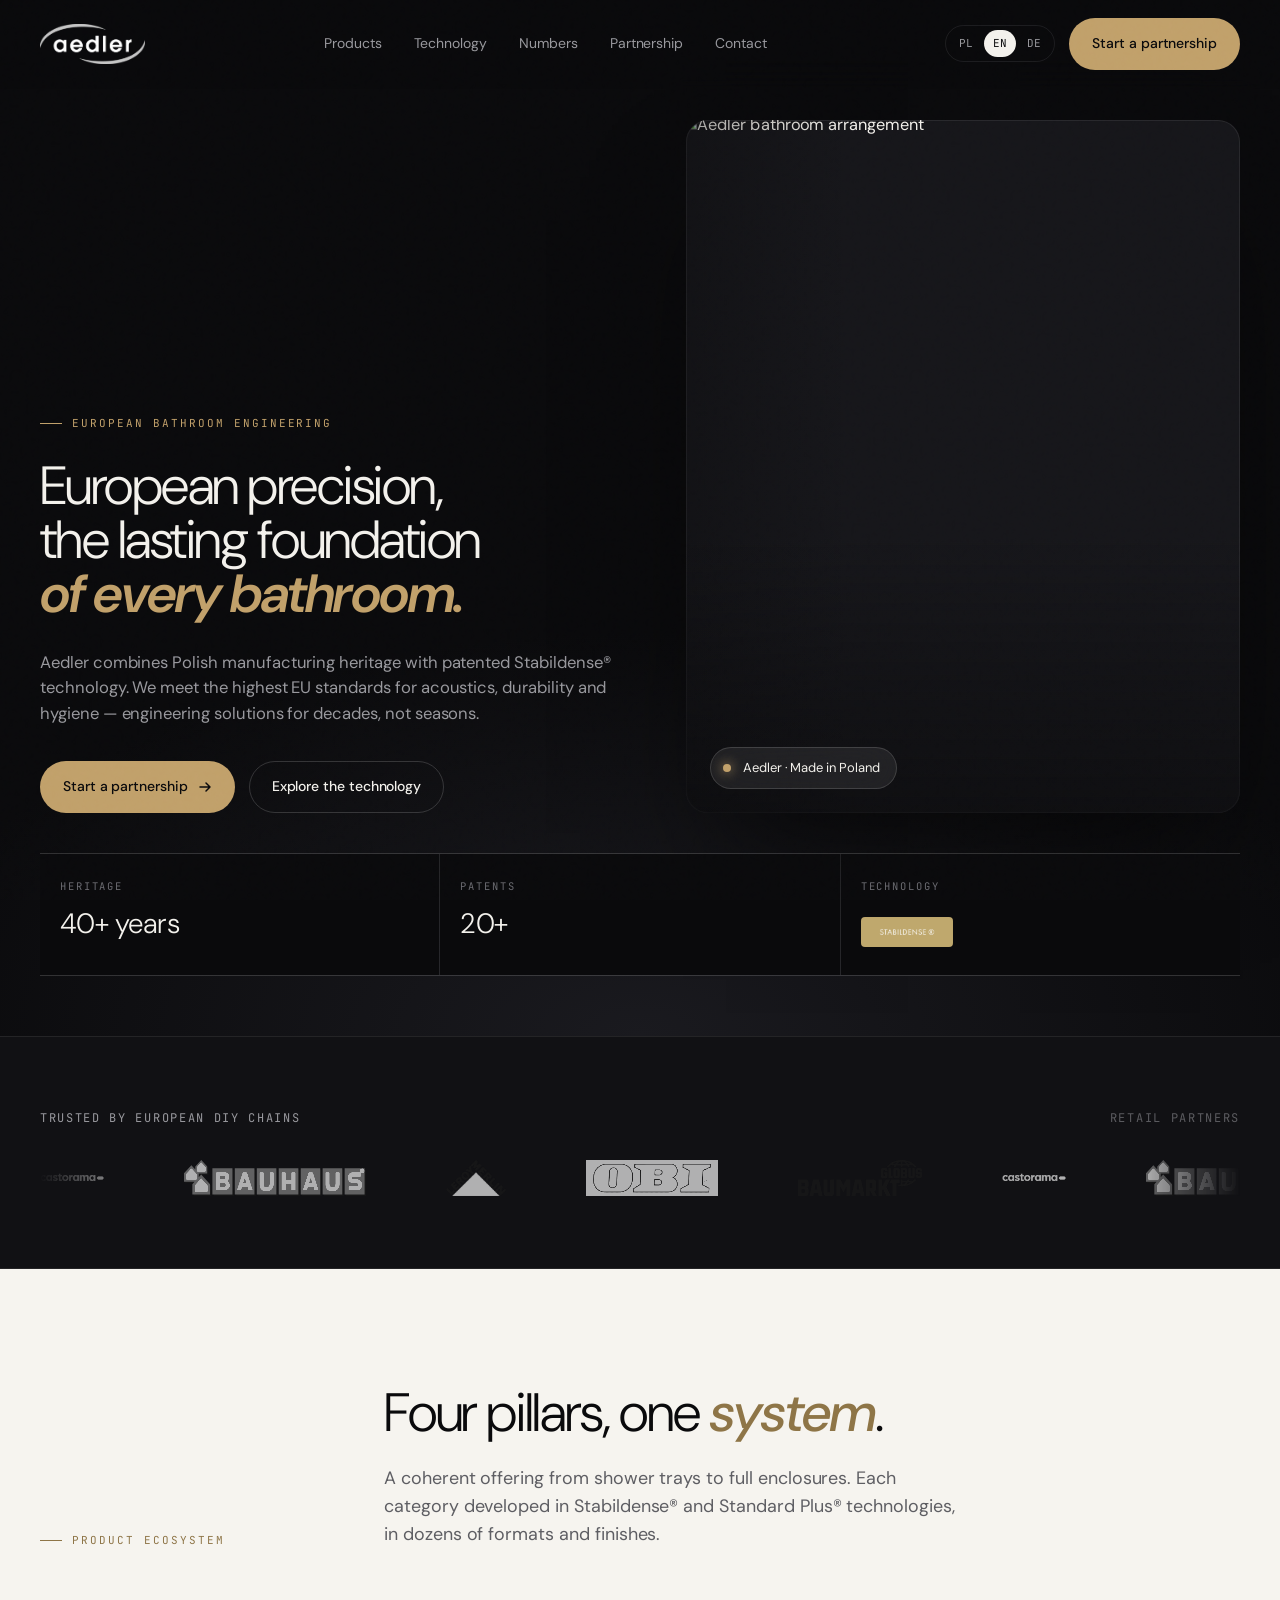
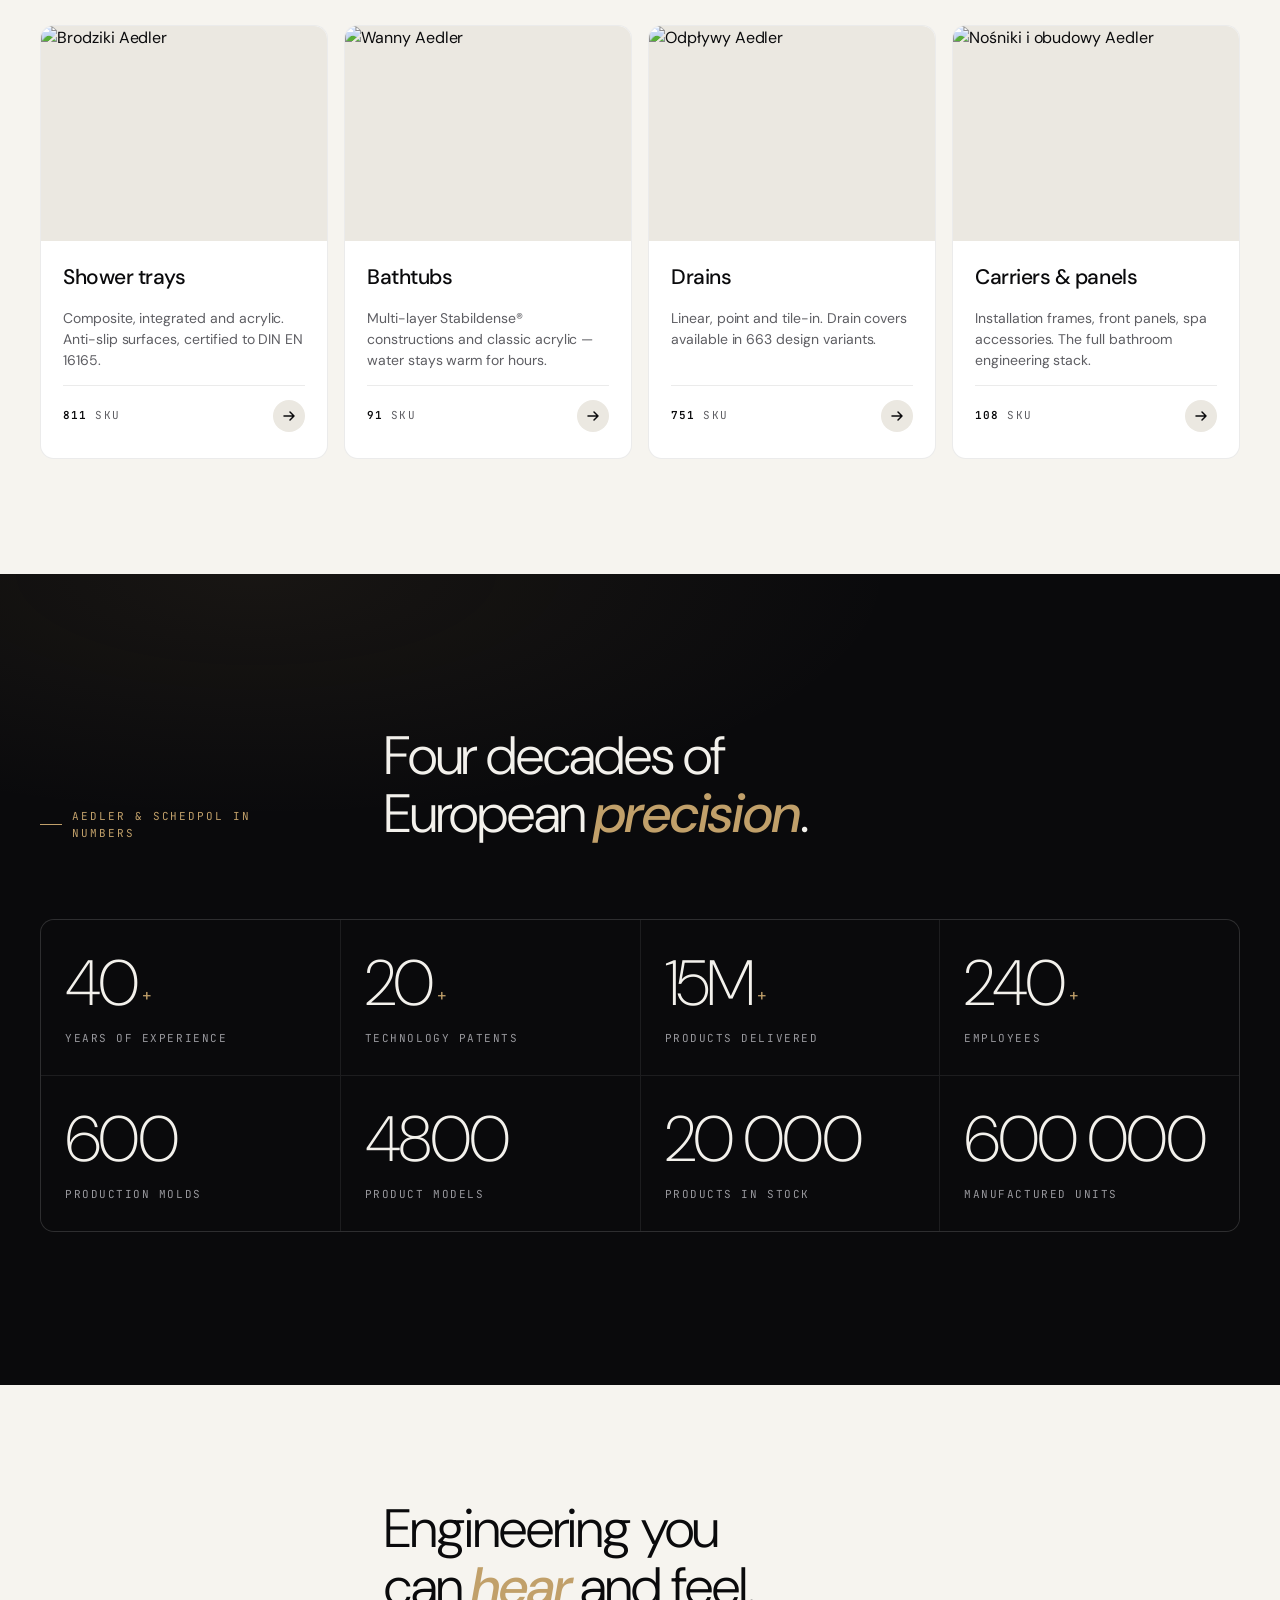
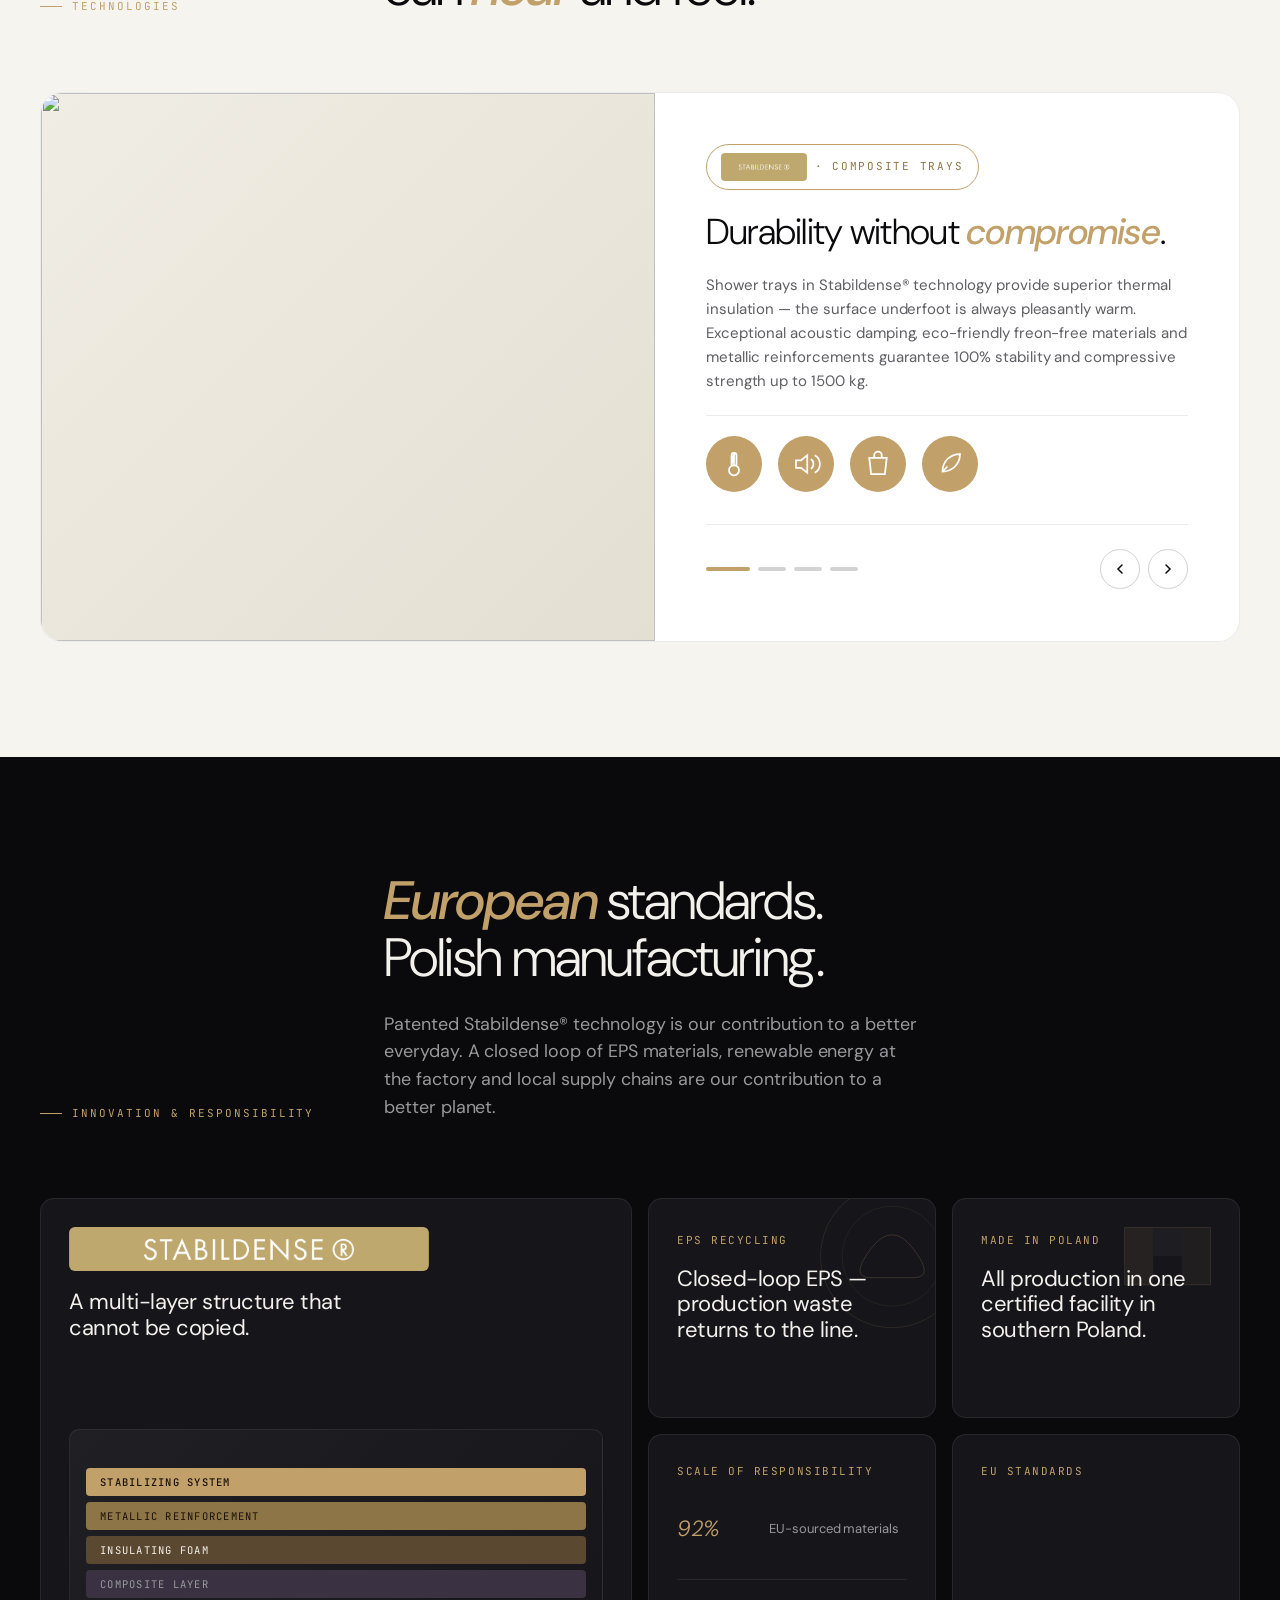
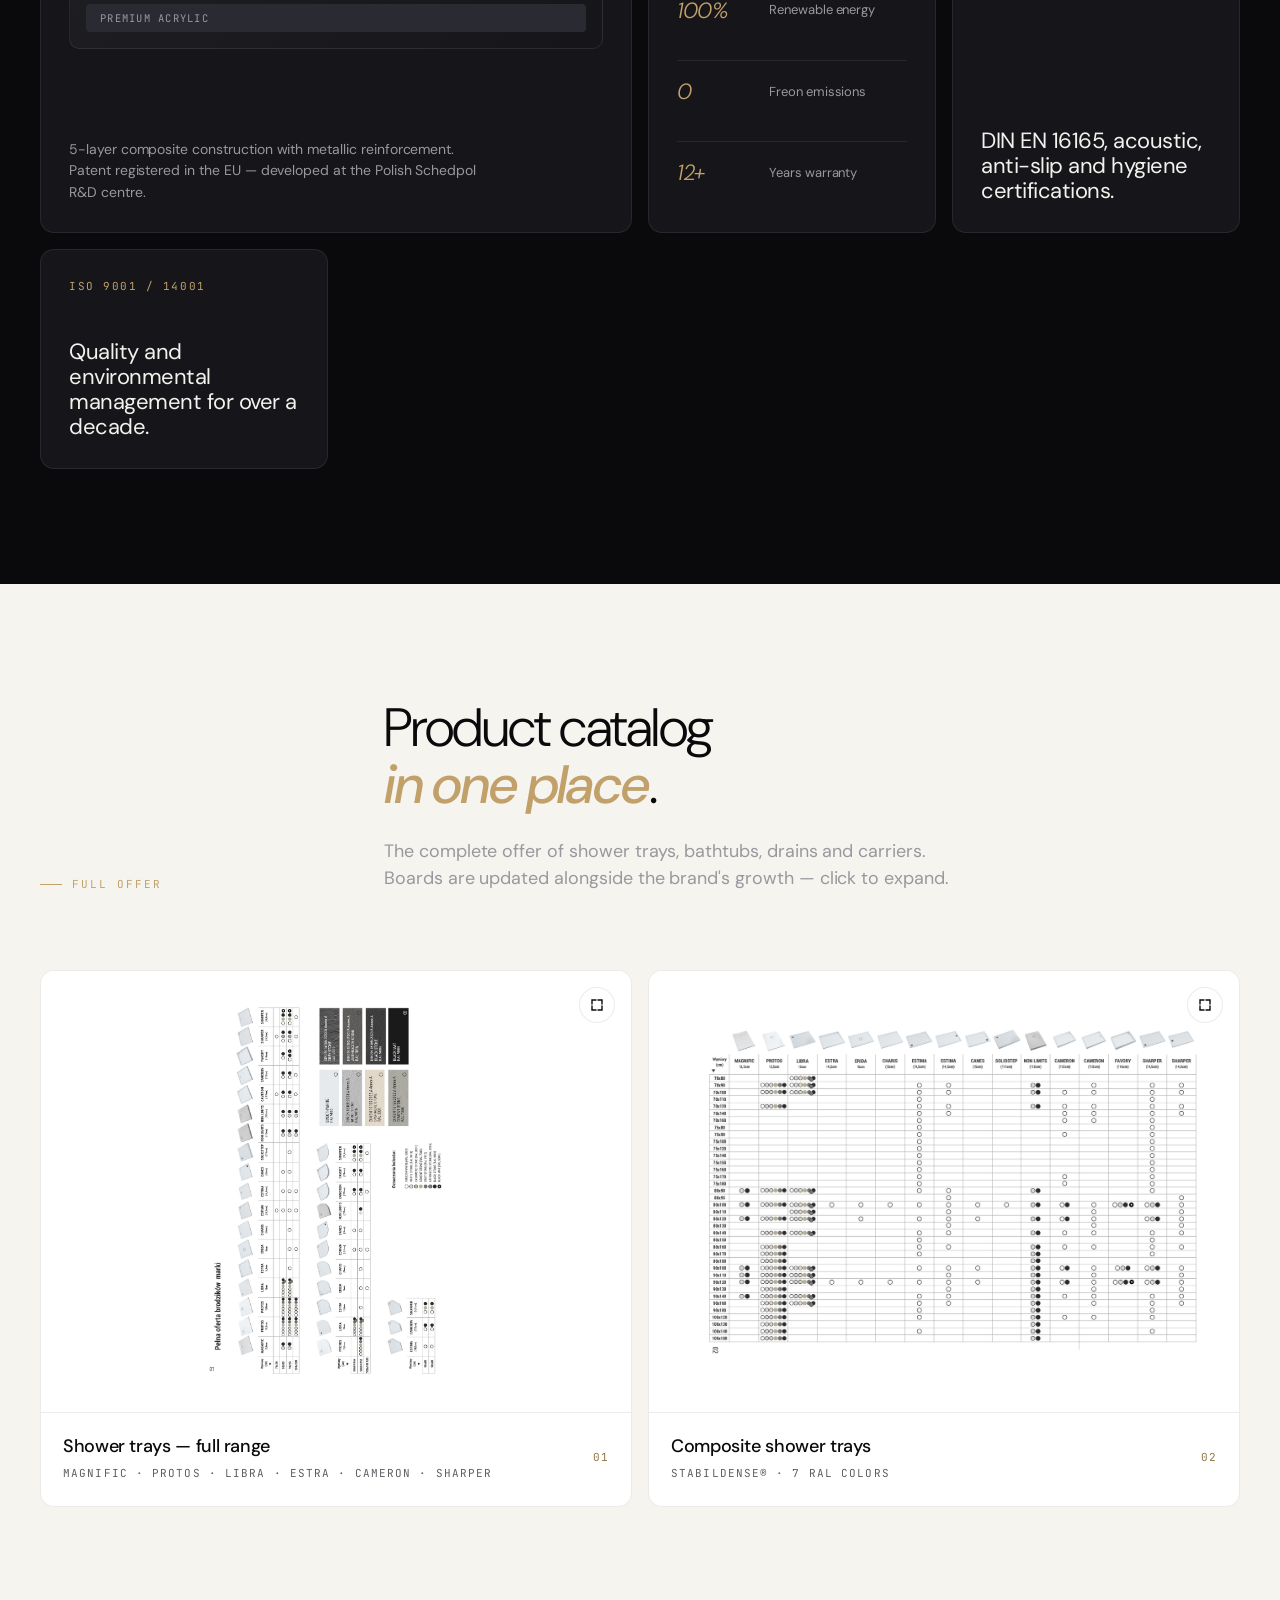
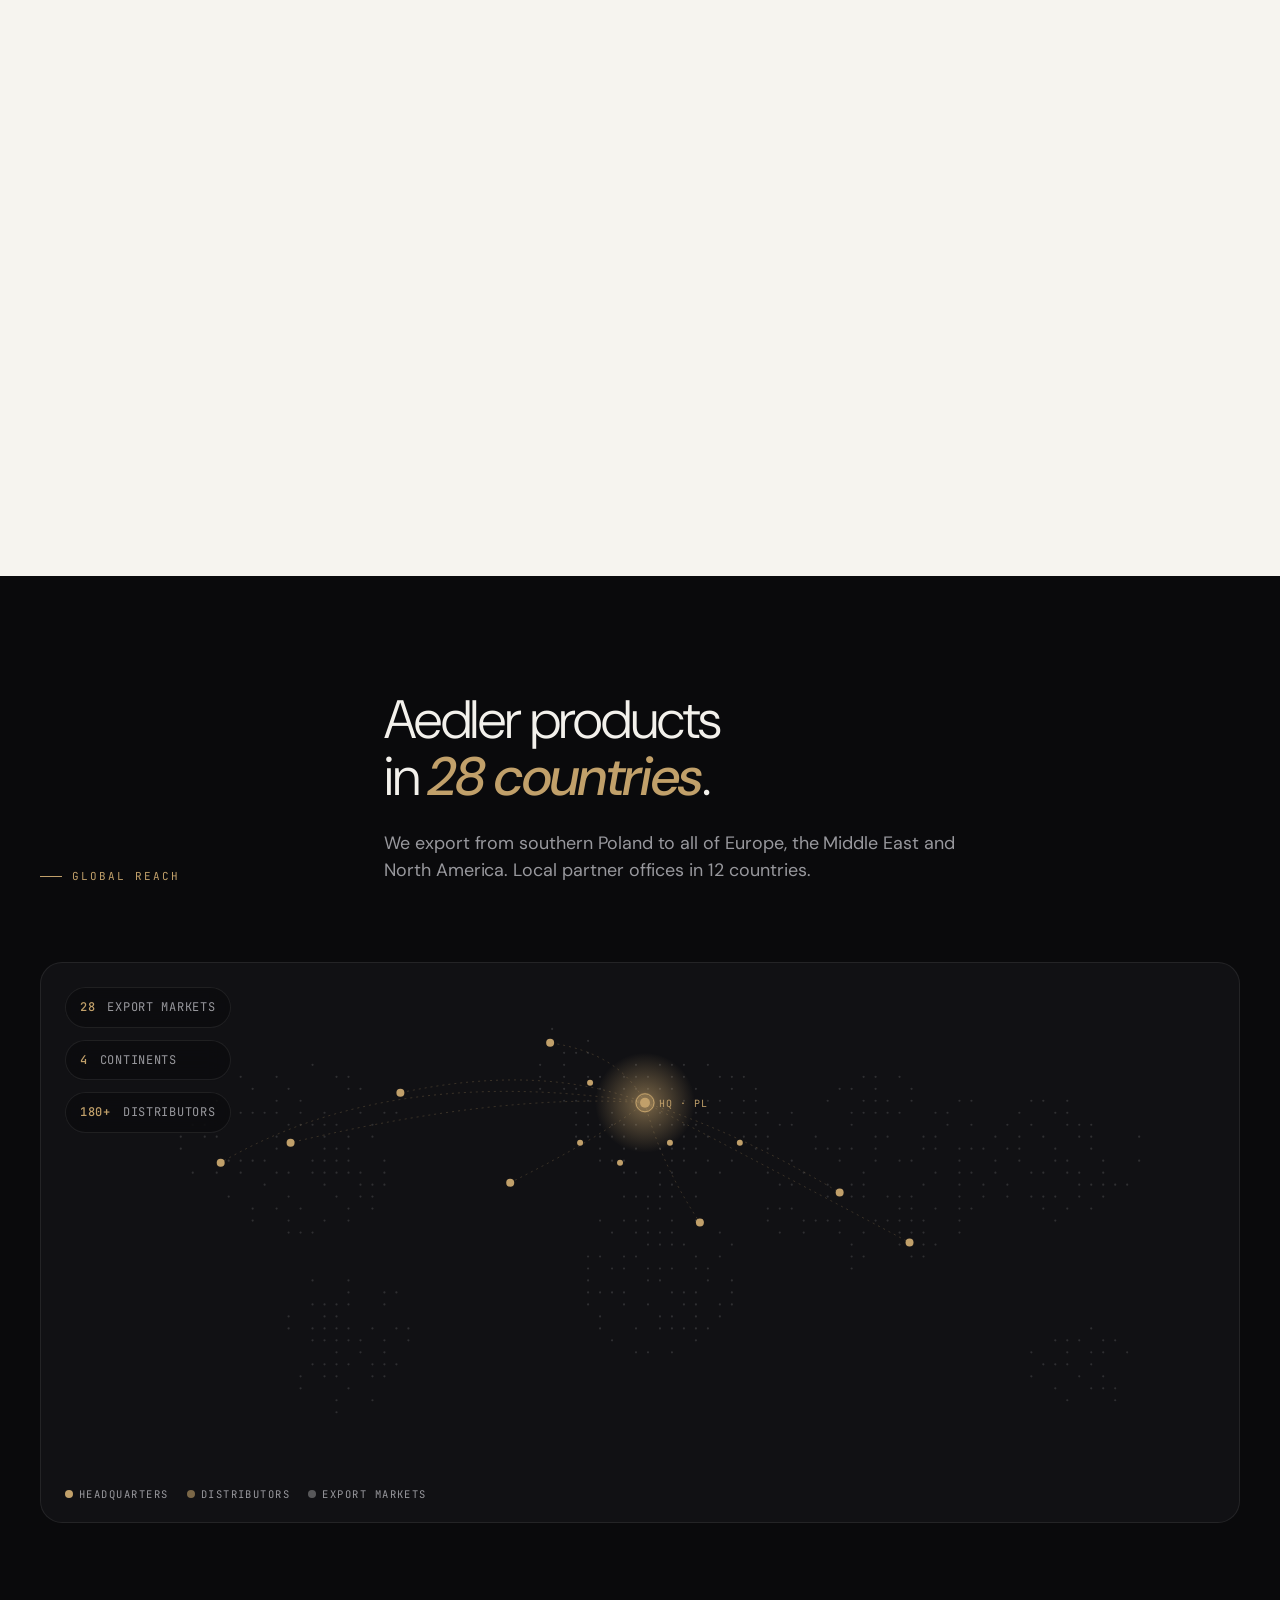
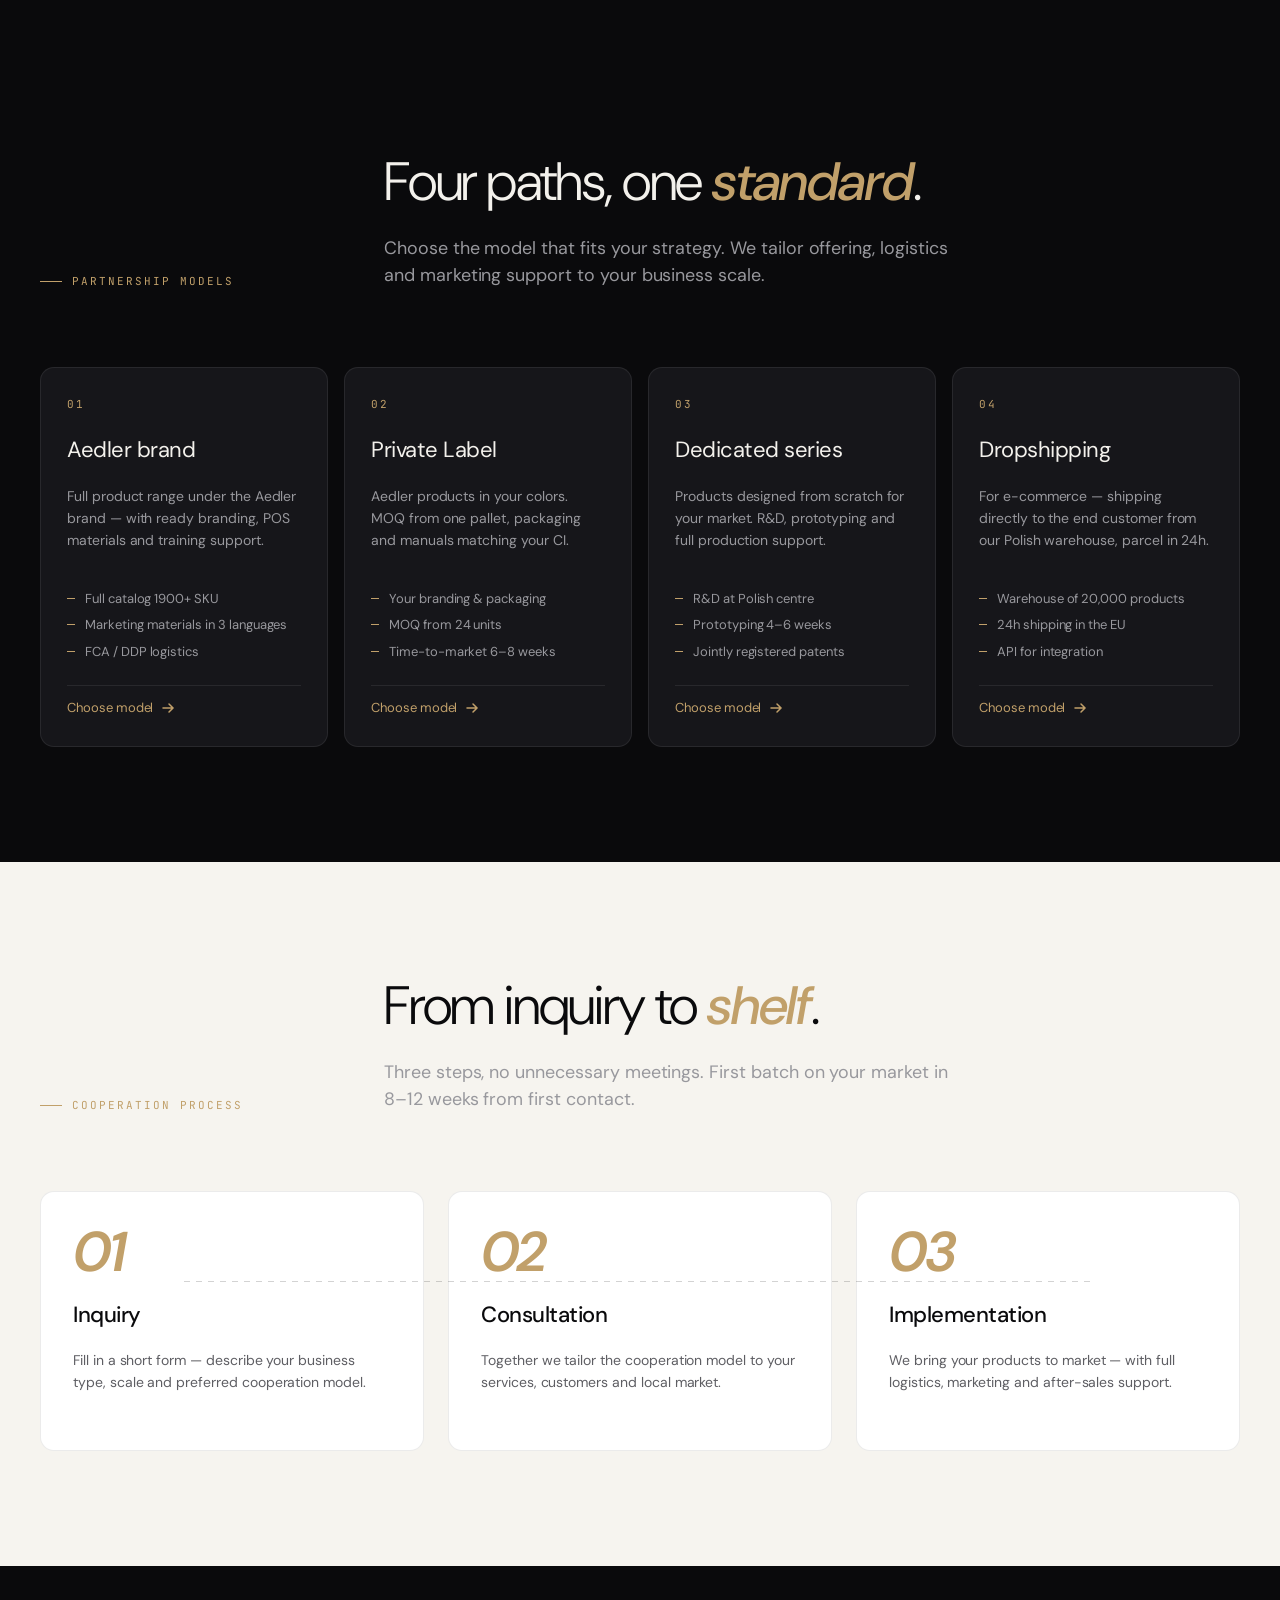
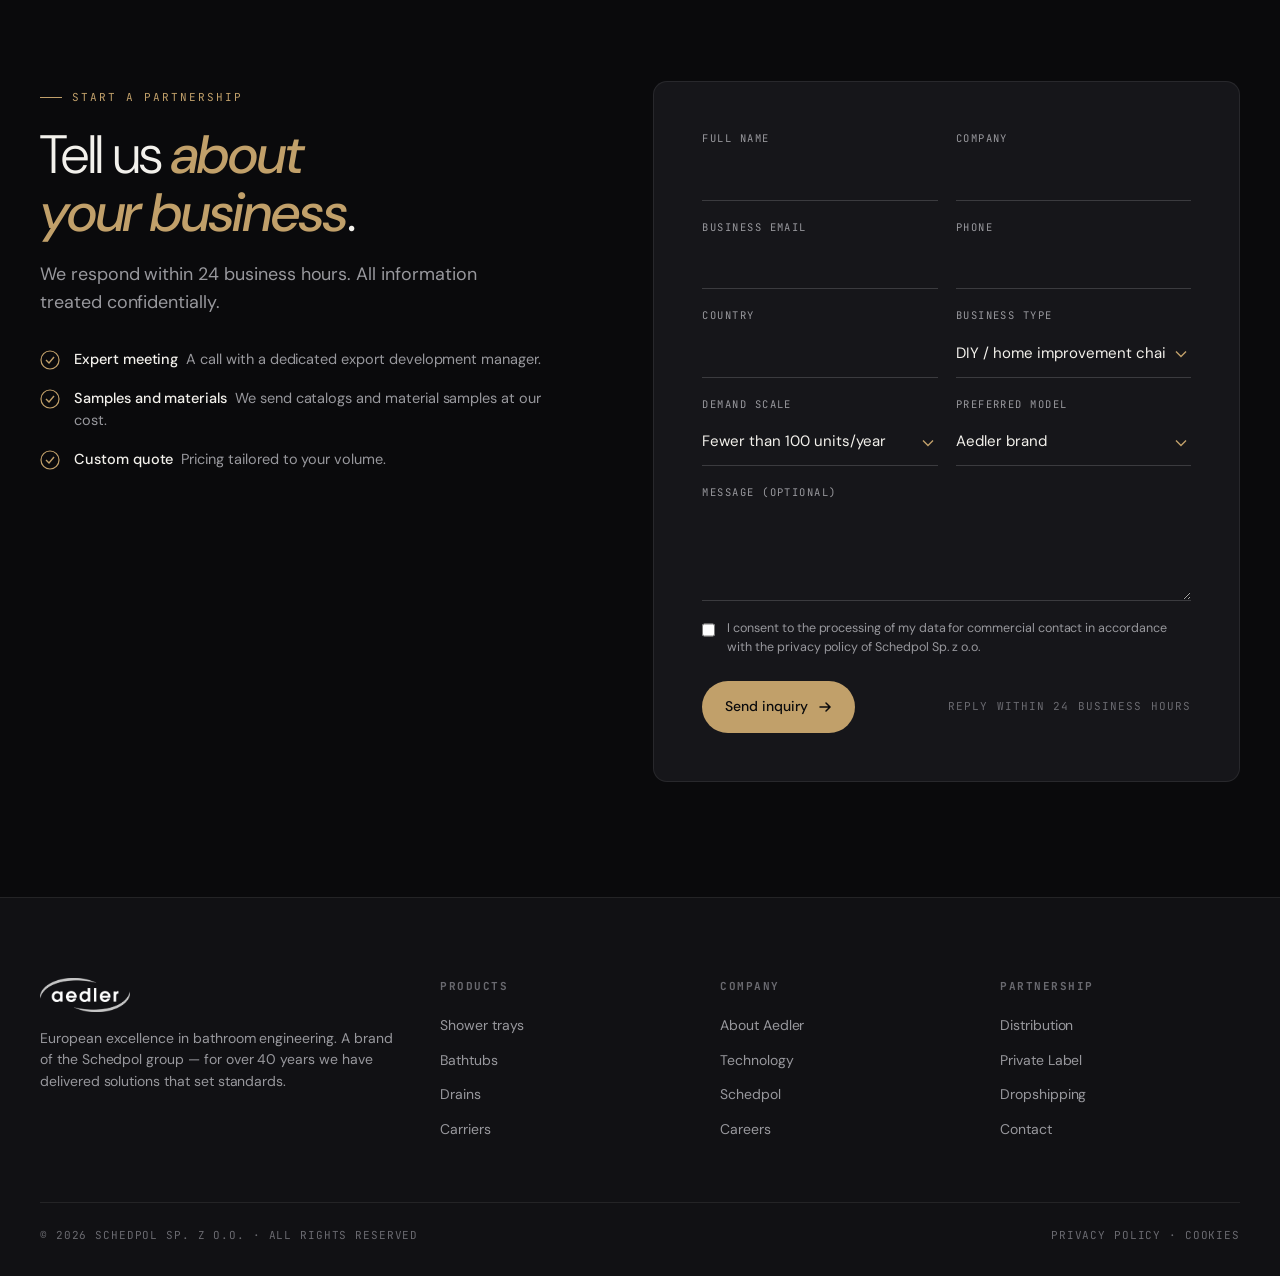
==== index.html @ df0a087e "Initial commit" ====
<!DOCTYPE html>
<html lang="pl">
<head>
<meta charset="UTF-8" />
<meta name="viewport" content="width=device-width, initial-scale=1.0" />
<title>Aedler · Europejska doskonałość w inżynierii łazienkowej</title>
<meta name="description" content="Aedler — patentowana technologia Stabildense® dla brodzików, wanien i odpływów. Marka grupy Schedpol. Współpraca handlowa, Private Label, Dropshipping." />
<link rel="stylesheet" href="assets/styles.css" />
<link rel="icon" href="data:image/svg+xml,%3Csvg xmlns='http://www.w3.org/2000/svg' viewBox='0 0 32 32'%3E%3Crect width='32' height='32' rx='6' fill='%230a0a0c'/%3E%3Ctext x='16' y='22' text-anchor='middle' font-family='Manrope,sans-serif' font-weight='200' font-size='22' fill='%23c1a06a'%3Eæ%3C/text%3E%3C/svg%3E" />
</head>
<body class="grain">

<!-- ============================== NAV ============================== -->
<header class="nav">
  <div class="container nav-inner">
    <a class="nav-logo" href="#top" aria-label="Aedler">
      <img src="assets/logo.png" alt="Aedler" style="height: 40px; width: auto; opacity: 1;" />
    </a>
    <nav class="nav-links" aria-label="Główna nawigacja">
      <a href="#products" data-i18n="nav.products">Produkty</a>
      <a href="#technology" data-i18n="nav.technology">Technologia</a>
      <a href="#numbers" data-i18n="nav.numbers">Liczby</a>
      <a href="#partnership" data-i18n="nav.partnership">Współpraca</a>
      <a href="#contact" data-i18n="nav.contact">Kontakt</a>
    </nav>
    <div class="nav-actions">
      <div class="lang-switcher" role="group" aria-label="Language">
        <button type="button" data-lang="pl">PL</button>
        <button type="button" data-lang="en">EN</button>
        <button type="button" data-lang="de">DE</button>
      </div>
      <a href="#contact" class="btn btn--primary nav-cta" data-i18n="nav.cta">Rozpocznij współpracę</a>
      <button class="nav-burger" aria-label="Menu"><span></span></button>
    </div>
  </div>
</header>

<aside class="nav-drawer" aria-hidden="true">
  <a href="#products" data-i18n="nav.products">Produkty</a>
  <a href="#technology" data-i18n="nav.technology">Technologia</a>
  <a href="#numbers" data-i18n="nav.numbers">Liczby</a>
  <a href="#partnership" data-i18n="nav.partnership">Współpraca</a>
  <a href="#contact" data-i18n="nav.contact">Kontakt</a>
</aside>

<main id="top">

<!-- ============================== HERO ============================== -->
<section class="section hero" data-screen-label="01 Hero">
  <div class="container">
    <div class="hero-grid">
      <div class="hero-meta reveal">
        <span class="eyebrow" data-i18n="hero.eyebrow">Europejska inżynieria łazienkowa</span>
        <h1 class="hero-title">
          <span data-i18n="hero.title.line1">Europejska dominacja,</span><br/>
          <span data-i18n="hero.title.line2">trwały fundament</span><br/>
          <em data-i18n="hero.title.line3">każdej łazienki.</em>
        </h1>
        <p class="hero-sub" data-i18n="hero.sub">Marka Aedler łączy polskie dziedzictwo produkcyjne z opatentowaną technologią Stabildense®. Spełniamy najwyższe normy Unii Europejskiej w zakresie akustyki, trwałości i higieny — projektując rozwiązania na dekady, nie sezony.</p>
        <div class="hero-cta">
          <a href="#contact" class="btn btn--primary">
            <span data-i18n="hero.cta.primary">Rozpocznij współpracę</span>
            <svg class="arrow" width="14" height="14" viewBox="0 0 14 14" fill="none"><path d="M2 7h10M8 3l4 4-4 4" stroke="currentColor" stroke-width="1.5" stroke-linecap="round" stroke-linejoin="round"/></svg>
          </a>
          <a href="#technology" class="btn btn--ghost">
            <span data-i18n="hero.cta.secondary">Poznaj technologię</span>
          </a>
        </div>
      </div>
      <div class="hero-visual reveal" data-delay="1">
        <img src="assets/render-aranz-04.jpg" alt="Aedler bathroom arrangement" loading="eager" />
        <div class="hero-tag">
          <span class="dot"></span>
          <span data-i18n="hero.tag">Aedler · Made in Poland</span>
        </div>
      </div>
    </div>

    <div class="hero-meta-row reveal" data-delay="2">
      <div>
        <div class="label" data-i18n="hero.meta.heritage.label">Dziedzictwo</div>
        <div class="value" data-i18n="hero.meta.heritage.value">40+ lat</div>
      </div>
      <div>
        <div class="label" data-i18n="hero.meta.patents.label">Patenty</div>
        <div class="value" data-i18n="hero.meta.patents.value">20+</div>
      </div>
      <div>
        <div class="label" data-i18n="hero.meta.tech.label">Technologia</div>
        <div class="value" style="padding-top:6px">
          <img src="assets/stabildense-badge.png" class="stabildense-badge" alt="Stabildense®" style="height:30px" />
        </div>
      </div>
    </div>
  </div>
</section>

<!-- ============================== TRUST ============================== -->
<section class="trust" aria-label="Trust bar" data-screen-label="02 Trust">
  <div class="container">
    <div class="trust-head reveal">
      <p data-i18n="trust.title">Zaufały nam europejskie sieci DIY</p>
      <p style="opacity:0.55" data-i18n="trust.meta">Partnerzy handlowi</p>
    </div>
    <div class="trust-rail">
      <div class="trust-track">
        <!-- duplicated set for seamless loop -->
        <img src="assets/logo-castorama.png" alt="Castorama" />
        <img src="assets/logo-bauhaus.svg" alt="Bauhaus" />
        <img src="assets/logo-leroy.png" alt="Leroy Merlin" />
        <img src="assets/logo-obi.jpg" alt="OBI" />
        <img src="assets/logo-baumarkt.svg" alt="Baumarkt" />
        <img src="assets/logo-castorama.png" alt="Castorama" />
        <img src="assets/logo-bauhaus.svg" alt="Bauhaus" />
        <img src="assets/logo-leroy.png" alt="Leroy Merlin" />
        <img src="assets/logo-obi.jpg" alt="OBI" />
        <img src="assets/logo-baumarkt.svg" alt="Baumarkt" />
      </div>
    </div>
  </div>
</section>

<!-- ============================== PRODUCT ECOSYSTEM ============================== -->
<section id="products" class="section section--light" data-screen-label="03 Products">
  <div class="container">
    <div class="section-head">
      <span class="eyebrow reveal" data-i18n="eco.eyebrow">Ekosystem produktowy</span>
      <div>
        <h2 class="h-section reveal" data-delay="1" data-i18n-html="eco.title">Cztery filary, jeden <em>system</em>.</h2>
        <p class="lead reveal" data-delay="2" style="margin-top:24px" data-i18n="eco.lead">Spójna oferta od brodzika po pełną zabudowę.</p>
      </div>
    </div>

    <div class="eco-grid">
      <article class="eco-card reveal">
        <div class="img"><img src="assets/render-omega-140.jpg" alt="Brodziki Aedler" /></div>
        <div class="body">
          <h3 data-i18n="eco.cat1.name">Brodziki</h3>
          <p data-i18n="eco.cat1.desc">Kompozytowe, zintegrowane i akrylowe. Antypoślizgowe powierzchnie, certyfikacja DIN EN 16165.</p>
          <div class="meta">
            <span class="sku"><b>811</b> <span data-i18n="eco.sku">SKU</span></span>
            <span class="arrow"><svg width="14" height="14" viewBox="0 0 14 14" fill="none"><path d="M2 7h10M8 3l4 4-4 4" stroke="currentColor" stroke-width="1.5" stroke-linecap="round" stroke-linejoin="round"/></svg></span>
          </div>
        </div>
      </article>
      <article class="eco-card reveal" data-delay="1">
        <div class="img"><img src="assets/render-wanna-ferra.jpg" alt="Wanny Aedler" /></div>
        <div class="body">
          <h3 data-i18n="eco.cat2.name">Wanny</h3>
          <p data-i18n="eco.cat2.desc">Konstrukcje wielowarstwowe Stabildense® i klasyczne akrylowe — ciepło wody nawet po godzinach.</p>
          <div class="meta">
            <span class="sku"><b>91</b> <span data-i18n="eco.sku">SKU</span></span>
            <span class="arrow"><svg width="14" height="14" viewBox="0 0 14 14" fill="none"><path d="M2 7h10M8 3l4 4-4 4" stroke="currentColor" stroke-width="1.5" stroke-linecap="round" stroke-linejoin="round"/></svg></span>
          </div>
        </div>
      </article>
      <article class="eco-card reveal" data-delay="2">
        <div class="img"><img src="assets/render-slimlux-1.jpg" alt="Odpływy Aedler" /></div>
        <div class="body">
          <h3 data-i18n="eco.cat3.name">Odpływy</h3>
          <p data-i18n="eco.cat3.desc">Liniowe, punktowe i podpłytkowe. Maskownice w 663 wariantach designu.</p>
          <div class="meta">
            <span class="sku"><b>751</b> <span data-i18n="eco.sku">SKU</span></span>
            <span class="arrow"><svg width="14" height="14" viewBox="0 0 14 14" fill="none"><path d="M2 7h10M8 3l4 4-4 4" stroke="currentColor" stroke-width="1.5" stroke-linecap="round" stroke-linejoin="round"/></svg></span>
          </div>
        </div>
      </article>
      <article class="eco-card reveal" data-delay="3">
        <div class="img"><img src="assets/render-antis-carrier.jpg" alt="Nośniki i obudowy Aedler" /></div>
        <div class="body">
          <h3 data-i18n="eco.cat4.name">Nośniki i obudowy</h3>
          <p data-i18n="eco.cat4.desc">Stelaże instalacyjne, panele frontowe, akcesoria spa. Pełna inżynieria łazienki.</p>
          <div class="meta">
            <span class="sku"><b>108</b> <span data-i18n="eco.sku">SKU</span></span>
            <span class="arrow"><svg width="14" height="14" viewBox="0 0 14 14" fill="none"><path d="M2 7h10M8 3l4 4-4 4" stroke="currentColor" stroke-width="1.5" stroke-linecap="round" stroke-linejoin="round"/></svg></span>
          </div>
        </div>
      </article>
    </div>
  </div>
</section>

<!-- ============================== NUMBERS ============================== -->
<section id="numbers" class="section numbers" data-screen-label="04 Numbers">
  <div class="container">
    <div class="section-head">
      <span class="eyebrow reveal" data-i18n="num.eyebrow">Aedler & Schedpol w liczbach</span>
      <div>
        <h2 class="h-section reveal" data-delay="1" data-i18n-html="num.title">Cztery dekady europejskiej <em>precyzji</em>.</h2>
      </div>
    </div>

    <div class="numbers-grid">
      <div class="num-cell reveal">
        <div class="num-value"><span data-count="40" data-suffix="">0</span><sup>+</sup></div>
        <div class="num-label" data-i18n="num.years">Lat doświadczenia</div>
      </div>
      <div class="num-cell reveal" data-delay="1">
        <div class="num-value"><span data-count="20" data-suffix="">0</span><sup>+</sup></div>
        <div class="num-label" data-i18n="num.patents">Patentów</div>
      </div>
      <div class="num-cell reveal" data-delay="2">
        <div class="num-value"><span data-count="15" data-suffix="M">0</span><sup>+</sup></div>
        <div class="num-label" data-i18n="num.products">Produktów dostarczonych</div>
      </div>
      <div class="num-cell reveal" data-delay="3">
        <div class="num-value"><span data-count="240" data-suffix="">0</span><sup>+</sup></div>
        <div class="num-label" data-i18n="num.employees">Pracowników</div>
      </div>
      <div class="num-cell reveal">
        <div class="num-value"><span data-count="600">0</span></div>
        <div class="num-label" data-i18n="num.molds">Form produkcyjnych</div>
      </div>
      <div class="num-cell reveal" data-delay="1">
        <div class="num-value"><span data-count="4800">0</span></div>
        <div class="num-label" data-i18n="num.models">Modeli produktowych</div>
      </div>
      <div class="num-cell reveal" data-delay="2">
        <div class="num-value"><span data-count="20000">0</span></div>
        <div class="num-label" data-i18n="num.stock">Produktów na stocku</div>
      </div>
      <div class="num-cell reveal" data-delay="3">
        <div class="num-value"><span data-count="600000">0</span></div>
        <div class="num-label" data-i18n="num.units">Wyprodukowanych modeli</div>
      </div>
    </div>
  </div>
</section>

<!-- ============================== TECHNOLOGY CAROUSEL ============================== -->
<section id="technology" class="section tech" data-screen-label="05 Technology">
  <div class="container">
    <div class="section-head">
      <span class="eyebrow reveal" data-i18n="tech.eyebrow">Technologie</span>
      <div>
        <h2 class="h-section reveal" data-delay="1" data-i18n-html="tech.title">Inżynieria, która <em>słychać</em> i czuć.</h2>
      </div>
    </div>

    <div class="carousel reveal" data-delay="2">
      <div class="carousel-visual">
        <img src="assets/render-omega-140.jpg" alt="" class="is-active" />
        <img src="assets/render-slimlux.jpg" alt="" />
        <img src="assets/render-wanna-ferra.jpg" alt="" />
        <img src="assets/render-caspar.jpg" alt="" />
      </div>
      <div class="carousel-body">
        <div class="carousel-slide is-active">
          <span class="tech-tag">
            <img src="assets/stabildense-badge.png" class="stabildense-badge stabildense-badge--sm" alt="Stabildense®" />
            <span data-i18n="tech.slide1.subtag">· Brodziki kompozytowe</span>
          </span>
          <h3 data-i18n-html="tech.slide1.title">Trwałość bez <em>kompromisów</em>.</h3>
          <p data-i18n="tech.slide1.body">Brodziki w technologii Stabildense®…</p>
          <div class="carousel-icons">
            <div class="ic" title="Thermal"><svg viewBox="0 0 24 24"><path d="M12 3v10m0 0a4 4 0 1 0 4 4M12 13a4 4 0 1 1-4 4M12 3a2 2 0 0 1 2 2v8m-4 0V5a2 2 0 0 1 2-2z"/></svg></div>
            <div class="ic" title="Acoustic"><svg viewBox="0 0 24 24"><path d="M4 9v6h4l5 4V5L8 9H4z M16 8a5 5 0 0 1 0 8 M19 5a8 8 0 0 1 0 14"/></svg></div>
            <div class="ic" title="Weight"><svg viewBox="0 0 24 24"><path d="M5 7h14l-1.5 13h-11L5 7z M9 7V5a3 3 0 0 1 6 0v2"/></svg></div>
            <div class="ic" title="Eco"><svg viewBox="0 0 24 24"><path d="M20 4c0 8-6 14-14 14 0-8 6-14 14-14z M6 18l4-4"/></svg></div>
          </div>
        </div>
        <div class="carousel-slide">
          <span class="tech-tag">
            <img src="assets/stabildense-badge.png" class="stabildense-badge stabildense-badge--sm" alt="Stabildense®" />
            <span data-i18n="tech.slide2.subtag">· Brodziki zintegrowane</span>
          </span>
          <h3 data-i18n-html="tech.slide2.title">Maksimum wygody <em>montażu</em>.</h3>
          <p data-i18n="tech.slide2.body">Zintegrowana podbudowa StabilDense®…</p>
          <div class="carousel-icons">
            <div class="ic"><svg viewBox="0 0 24 24"><path d="M3 17l4-4 4 4 6-6 4 4 M3 7h18"/></svg></div>
            <div class="ic"><svg viewBox="0 0 24 24"><path d="M4 9v6h4l5 4V5L8 9H4z"/></svg></div>
            <div class="ic"><svg viewBox="0 0 24 24"><path d="M12 3l9 6-9 6-9-6 9-6z M3 15l9 6 9-6"/></svg></div>
          </div>
        </div>
        <div class="carousel-slide">
          <span class="tech-tag">
            <img src="assets/stabildense-badge.png" class="stabildense-badge stabildense-badge--sm" alt="Stabildense®" />
            <span data-i18n="tech.slide3.subtag">· Wanny</span>
          </span>
          <h3 data-i18n-html="tech.slide3.title">Prywatne SPA w <em>Twoim domu</em>.</h3>
          <p data-i18n="tech.slide3.body">Zaawansowana wielowarstwowa struktura…</p>
          <div class="carousel-icons">
            <div class="ic"><svg viewBox="0 0 24 24"><path d="M12 3v10m0 0a4 4 0 1 0 4 4"/></svg></div>
            <div class="ic"><svg viewBox="0 0 24 24"><path d="M3 13h18l-2 6H5l-2-6z M6 13V8a6 6 0 0 1 12 0v5"/></svg></div>
            <div class="ic"><svg viewBox="0 0 24 24"><path d="M5 7h14l-1.5 13h-11L5 7z"/></svg></div>
          </div>
        </div>
        <div class="carousel-slide">
          <span class="tech-tag" data-i18n="tech.slide4.tag">Standard Plus® · Brodziki</span>
          <h3 data-i18n-html="tech.slide4.title">Higiena <em>na co dzień</em>.</h3>
          <p data-i18n="tech.slide4.body">Nieporowata powierzchnia akrylowa…</p>
          <div class="carousel-icons">
            <div class="ic"><svg viewBox="0 0 24 24"><path d="M3 12c5-8 13-8 18 0-5 8-13 8-18 0z M12 9a3 3 0 1 0 0 6 3 3 0 0 0 0-6z"/></svg></div>
            <div class="ic"><svg viewBox="0 0 24 24"><path d="M12 3l3 5 5 1-4 4 1 6-5-3-5 3 1-6-4-4 5-1 3-5z"/></svg></div>
            <div class="ic"><svg viewBox="0 0 24 24"><path d="M5 12l5 5 9-9"/></svg></div>
          </div>
        </div>

        <div class="carousel-nav">
          <div class="carousel-dots">
            <button data-i18n-attr="aria-label:tech.slide" aria-label="Slide 1"></button>
            <button data-i18n-attr="aria-label:tech.slide" aria-label="Slide 2"></button>
            <button data-i18n-attr="aria-label:tech.slide" aria-label="Slide 3"></button>
            <button data-i18n-attr="aria-label:tech.slide" aria-label="Slide 4"></button>
          </div>
          <div class="carousel-arrows">
            <button class="prev" aria-label="Previous"><svg width="14" height="14" viewBox="0 0 14 14"><path d="M9 11L5 7l4-4" stroke="currentColor" stroke-width="1.5" fill="none" stroke-linecap="round"/></svg></button>
            <button class="next" aria-label="Next"><svg width="14" height="14" viewBox="0 0 14 14"><path d="M5 3l4 4-4 4" stroke="currentColor" stroke-width="1.5" fill="none" stroke-linecap="round"/></svg></button>
          </div>
        </div>
      </div>
    </div>
  </div>
</section>

<!-- ============================== TECH + ESG BENTO ============================== -->
<section class="section" data-screen-label="06 Innovation">
  <div class="container">
    <div class="section-head">
      <span class="eyebrow reveal" data-i18n="esg.eyebrow">Innowacja & odpowiedzialność</span>
      <div>
        <h2 class="h-section reveal" data-delay="1" data-i18n-html="esg.title">Standardy <em>europejskie</em>. Produkcja polska.</h2>
        <p class="lead reveal" data-delay="2" style="margin-top:24px" data-i18n="esg.lead">Patentowana technologia Stabildense®…</p>
      </div>
    </div>

    <div class="bento">
      <div class="bento-card bento--wide reveal">
        <div>
          <img src="assets/stabildense-badge.png" class="stabildense-badge stabildense-badge--lg" alt="Stabildense®" style="margin-bottom:4px" />
          <h4 style="margin-top:14px" data-i18n="esg.tech.title">Wielowarstwowa struktura, której nie da się skopiować.</h4>
        </div>
        <div class="diagram" aria-hidden="true">
          <div class="layer l5"><span data-i18n="esg.tech.l5">System stabilizacyjny</span></div>
          <div class="layer l4"><span data-i18n="esg.tech.l4">Wzmocnienia metalowe</span></div>
          <div class="layer l3"><span data-i18n="esg.tech.l3">Pianka izolacyjna</span></div>
          <div class="layer l2"><span data-i18n="esg.tech.l2">Warstwa kompozytowa</span></div>
          <div class="layer l1"><span data-i18n="esg.tech.l1">Akryl premium</span></div>
        </div>
        <p data-i18n="esg.tech.body">5-warstwowa konstrukcja kompozytowa z metalowym wzmocnieniem.</p>
      </div>

      <div class="bento-card reveal" data-delay="1">
        <svg class="bento-svg" viewBox="0 0 200 200" preserveAspectRatio="xMidYMid slice" aria-hidden="true">
          <circle cx="170" cy="40" r="50" fill="none" stroke="rgba(193,160,106,0.3)" stroke-width="0.5"/>
          <circle cx="170" cy="40" r="35" fill="none" stroke="rgba(193,160,106,0.2)" stroke-width="0.5"/>
          <path d="M155 35 q15 -20 30 0 q15 20 0 20 q-15 0 -30 0 q-15 0 0 -20z" fill="none" stroke="rgba(193,160,106,0.4)" stroke-width="0.6"/>
        </svg>
        <div style="position:relative">
          <span class="tag" data-i18n="esg.eps.title">Recykling EPS</span>
          <h4 style="margin-top:14px" data-i18n="esg.eps.body">Zamknięty obieg styropianu — odpady produkcyjne wracają na linię.</h4>
        </div>
      </div>

      <div class="bento-card reveal" data-delay="2">
        <svg class="bento-svg" viewBox="0 0 200 200" preserveAspectRatio="xMidYMid slice" aria-hidden="true">
          <rect x="120" y="20" width="60" height="40" fill="none" stroke="rgba(193,160,106,0.3)" stroke-width="0.6"/>
          <rect x="120" y="20" width="20" height="40" fill="rgba(193,160,106,0.15)"/>
          <rect x="140" y="20" width="20" height="20" fill="rgba(255,255,255,0.06)"/>
          <rect x="160" y="20" width="20" height="40" fill="rgba(193,160,106,0.1)"/>
        </svg>
        <div style="position:relative">
          <span class="tag" data-i18n="esg.pl.title">Made in Poland</span>
          <h4 style="margin-top:14px" data-i18n="esg.pl.body">Cała produkcja w jednym, certyfikowanym zakładzie w południowej Polsce.</h4>
        </div>
      </div>

      <div class="bento-card bento--esg reveal" data-delay="1">
        <span class="tag" data-i18n="esg.numbers.title">Skala odpowiedzialności</span>
        <div class="esg-row">
          <span class="esg-val"><em data-i18n="esg.numbers.r1.v">92%</em></span>
          <span class="esg-lbl" data-i18n="esg.numbers.r1.l">Materiałów z UE</span>
        </div>
        <div class="esg-row">
          <span class="esg-val"><em data-i18n="esg.numbers.r2.v">100%</em></span>
          <span class="esg-lbl" data-i18n="esg.numbers.r2.l">Energii z OZE</span>
        </div>
        <div class="esg-row">
          <span class="esg-val"><em data-i18n="esg.numbers.r3.v">0</em></span>
          <span class="esg-lbl" data-i18n="esg.numbers.r3.l">Emisji freonów</span>
        </div>
        <div class="esg-row">
          <span class="esg-val"><em data-i18n="esg.numbers.r4.v">12+</em></span>
          <span class="esg-lbl" data-i18n="esg.numbers.r4.l">Lat gwarancji</span>
        </div>
      </div>

      <div class="bento-card reveal" data-delay="2">
        <span class="tag" data-i18n="esg.eu.title">Normy UE</span>
        <h4 data-i18n="esg.eu.body">DIN EN 16165, certyfikaty akustyki, antypoślizgowości i higieny.</h4>
      </div>

      <div class="bento-card reveal" data-delay="3">
        <span class="tag" data-i18n="esg.iso.title">ISO 9001 / 14001</span>
        <h4 data-i18n="esg.iso.body">System zarządzania jakością i środowiskiem od ponad dekady.</h4>
      </div>
    </div>
  </div>
</section>

<!-- ============================== CATALOG (4 boards) ============================== -->
<section class="section catalog" data-screen-label="07 Catalog">
  <div class="container">
    <div class="section-head">
      <span class="eyebrow reveal" data-i18n="cat.eyebrow">Pełna oferta</span>
      <div>
        <h2 class="h-section reveal" data-delay="1" data-i18n-html="cat.title">Katalog produktów <em>w jednym miejscu</em>.</h2>
        <p class="lead reveal" data-delay="2" style="margin-top:24px" data-i18n="cat.lead">Pełna oferta brodzików, wanien, odpływów i nośników.</p>
      </div>
    </div>

    <div class="cat-grid">
      <article class="cat-card reveal" data-zoom="assets/oferta1.jpg">
        <div class="preview">
          <img src="assets/oferta1.jpg" alt="" loading="lazy" />
          <span class="zoom" data-i18n-attr="aria-label:cat.zoom" aria-label="Expand">
            <svg width="14" height="14" viewBox="0 0 14 14" fill="none"><path d="M2 6V2h4M12 8v4H8M2 8v4h4M12 6V2H8" stroke="currentColor" stroke-width="1.4" stroke-linecap="round"/></svg>
          </span>
        </div>
        <div class="body">
          <div>
            <h3 data-i18n="cat.b1.title">Brodziki — pełna oferta</h3>
            <p data-i18n="cat.b1.sub">Magnific · Protos · Libra · Estra · Cameron · Sharper</p>
          </div>
          <span class="arrow" style="font-family:var(--font-mono);font-size:11px;letter-spacing:0.1em;text-transform:uppercase;color:var(--gold-deep)">01</span>
        </div>
      </article>

      <article class="cat-card reveal" data-delay="1" data-zoom="assets/oferta2.jpg">
        <div class="preview">
          <img src="assets/oferta2.jpg" alt="" loading="lazy" />
          <span class="zoom" data-i18n-attr="aria-label:cat.zoom" aria-label="Expand">
            <svg width="14" height="14" viewBox="0 0 14 14" fill="none"><path d="M2 6V2h4M12 8v4H8M2 8v4h4M12 6V2H8" stroke="currentColor" stroke-width="1.4" stroke-linecap="round"/></svg>
          </span>
        </div>
        <div class="body">
          <div>
            <h3 data-i18n="cat.b2.title">Brodziki kompozytowe</h3>
            <p data-i18n="cat.b2.sub">Stabildense® · 7 kolorów RAL</p>
          </div>
          <span class="arrow" style="font-family:var(--font-mono);font-size:11px;letter-spacing:0.1em;text-transform:uppercase;color:var(--gold-deep)">02</span>
        </div>
      </article>

      <article class="cat-card reveal" data-delay="2" data-zoom="assets/oferta3.jpg">
        <div class="preview">
          <img src="assets/oferta3.jpg" alt="" loading="lazy" />
          <span class="zoom" data-i18n-attr="aria-label:cat.zoom" aria-label="Expand">
            <svg width="14" height="14" viewBox="0 0 14 14" fill="none"><path d="M2 6V2h4M12 8v4H8M2 8v4h4M12 6V2H8" stroke="currentColor" stroke-width="1.4" stroke-linecap="round"/></svg>
          </span>
        </div>
        <div class="body">
          <div>
            <h3 data-i18n="cat.b3.title">Wanny & nośniki</h3>
            <p data-i18n="cat.b3.sub">Stabildense® · Standard · Obudowy</p>
          </div>
          <span class="arrow" style="font-family:var(--font-mono);font-size:11px;letter-spacing:0.1em;text-transform:uppercase;color:var(--gold-deep)">03</span>
        </div>
      </article>

      <article class="cat-card reveal" data-delay="3" data-zoom="assets/oferta4.jpg">
        <div class="preview">
          <img src="assets/oferta4.jpg" alt="" loading="lazy" />
          <span class="zoom" data-i18n-attr="aria-label:cat.zoom" aria-label="Expand">
            <svg width="14" height="14" viewBox="0 0 14 14" fill="none"><path d="M2 6V2h4M12 8v4H8M2 8v4h4M12 6V2H8" stroke="currentColor" stroke-width="1.4" stroke-linecap="round"/></svg>
          </span>
        </div>
        <div class="body">
          <div>
            <h3 data-i18n="cat.b4.title">Odpływy & maskownice</h3>
            <p data-i18n="cat.b4.sub">Liniowe · Punktowe · 663 maskownic</p>
          </div>
          <span class="arrow" style="font-family:var(--font-mono);font-size:11px;letter-spacing:0.1em;text-transform:uppercase;color:var(--gold-deep)">04</span>
        </div>
      </article>
    </div>
  </div>
</section>

<!-- ============================== GLOBAL MAP ============================== -->
<section class="section" data-screen-label="08 Global">
  <div class="container">
    <div class="section-head">
      <span class="eyebrow reveal" data-i18n="map.eyebrow">Zasięg globalny</span>
      <div>
        <h2 class="h-section reveal" data-delay="1" data-i18n-html="map.title">Produkty Aedler w <em>28 krajach</em>.</h2>
        <p class="lead reveal" data-delay="2" style="margin-top:24px" data-i18n="map.lead">Eksportujemy z południowej Polski do całej Europy, Bliskiego Wschodu i Ameryki Północnej.</p>
      </div>
    </div>

    <div class="map-wrap reveal" data-delay="3">
      <div class="map-stats">
        <div class="stat"><span class="v" data-i18n="map.stat1.v">28</span><span class="l" data-i18n="map.stat1.l">Kraje eksportu</span></div>
        <div class="stat"><span class="v" data-i18n="map.stat2.v">4</span><span class="l" data-i18n="map.stat2.l">Kontynenty</span></div>
        <div class="stat"><span class="v" data-i18n="map.stat3.v">180+</span><span class="l" data-i18n="map.stat3.l">Dystrybutorzy</span></div>
      </div>

      <svg class="map-svg" viewBox="0 0 1200 560" xmlns="http://www.w3.org/2000/svg" aria-hidden="true">
        <!-- Dot-grid stylized world: each dot is a possible landmass position. Density follows continents very loosely. -->
        <defs>
          <radialGradient id="glow" cx="50%" cy="50%" r="50%">
            <stop offset="0%" stop-color="#c1a06a" stop-opacity="0.6"/>
            <stop offset="100%" stop-color="#c1a06a" stop-opacity="0"/>
          </radialGradient>
        </defs>
        <g id="dots" fill="rgba(255,255,255,0.13)"></g>
        <!-- Connection lines from HQ (Poland ~605,140) to key markets -->
        <g stroke="rgba(193,160,106,0.35)" stroke-width="0.7" fill="none" stroke-dasharray="2 4">
          <path d="M605 140 Q 500 100 360 130"/> <!-- to UK -->
          <path d="M605 140 Q 580 90 510 80"/>  <!-- to Scandinavia -->
          <path d="M605 140 Q 560 175 470 220"/> <!-- to France/Spain -->
          <path d="M605 140 Q 620 200 660 260"/> <!-- to Italy -->
          <path d="M605 140 Q 700 170 800 230"/> <!-- to Middle East / Turkey -->
          <path d="M605 140 Q 720 200 870 280"/> <!-- to UAE -->
          <path d="M605 140 Q 460 130 250 180"/> <!-- to North America east -->
          <path d="M605 140 Q 350 100 180 200"/> <!-- to North America west -->
        </g>
        <!-- Pins -->
        <g class="pins">
          <!-- HQ Poland (larger) -->
          <g transform="translate(605,140)">
            <circle class="pin-pulse" r="10"/>
            <circle r="50" fill="url(#glow)"/>
            <circle r="5" fill="#c1a06a"/>
            <circle r="9" fill="none" stroke="#c1a06a" stroke-width="1"/>
            <text x="14" y="4" font-family="JetBrains Mono, monospace" font-size="10" fill="#c1a06a" letter-spacing="0.1em">HQ · PL</text>
          </g>
          <!-- Markets -->
          <g class="pin"><circle cx="360" cy="130" r="4"/></g>
          <g class="pin"><circle cx="510" cy="80" r="4"/></g>
          <g class="pin"><circle cx="470" cy="220" r="4"/></g>
          <g class="pin"><circle cx="660" cy="260" r="4"/></g>
          <g class="pin"><circle cx="800" cy="230" r="4"/></g>
          <g class="pin"><circle cx="870" cy="280" r="4"/></g>
          <g class="pin"><circle cx="250" cy="180" r="4"/></g>
          <g class="pin"><circle cx="180" cy="200" r="4"/></g>
          <g class="pin"><circle cx="550" cy="120" r="3"/></g>
          <g class="pin"><circle cx="630" cy="180" r="3"/></g>
          <g class="pin"><circle cx="580" cy="200" r="3"/></g>
          <g class="pin"><circle cx="700" cy="180" r="3"/></g>
          <g class="pin"><circle cx="540" cy="180" r="3"/></g>
        </g>
      </svg>

      <div class="map-legend">
        <span><span class="dot" style="background:#c1a06a"></span><span data-i18n="map.legend.hq">Centrala</span></span>
        <span><span class="dot" style="background:#c1a06a;opacity:0.6"></span><span data-i18n="map.legend.distrib">Dystrybutorzy</span></span>
        <span><span class="dot" style="background:rgba(255,255,255,0.3)"></span><span data-i18n="map.legend.export">Rynki eksportowe</span></span>
      </div>
    </div>
  </div>
</section>

<!-- ============================== PARTNERSHIP ============================== -->
<section id="partnership" class="section" data-screen-label="09 Partnership">
  <div class="container">
    <div class="section-head">
      <span class="eyebrow reveal" data-i18n="part.eyebrow">Modele współpracy</span>
      <div>
        <h2 class="h-section reveal" data-delay="1" data-i18n-html="part.title">Cztery ścieżki, jeden <em>standard</em>.</h2>
        <p class="lead reveal" data-delay="2" style="margin-top:24px" data-i18n="part.lead">Wybierz model, który odpowiada Twojej strategii.</p>
      </div>
    </div>

    <div class="partners-grid">
      <article class="partner-card reveal">
        <span class="num" data-i18n="part.p1.num">01</span>
        <h3 data-i18n="part.p1.title">Marka Aedler</h3>
        <p data-i18n="part.p1.desc">Pełna oferta produktów pod marką Aedler.</p>
        <ul>
          <li data-i18n="part.p1.b1">Pełen katalog 1900+ SKU</li>
          <li data-i18n="part.p1.b2">Materiały marketingowe 3 języki</li>
          <li data-i18n="part.p1.b3">Logistyka FCA / DDP</li>
        </ul>
        <a href="#contact" class="link"><span data-i18n="part.cta">Wybierz model</span>
          <svg width="14" height="14" viewBox="0 0 14 14" fill="none"><path d="M2 7h10M8 3l4 4-4 4" stroke="currentColor" stroke-width="1.5" stroke-linecap="round"/></svg>
        </a>
      </article>

      <article class="partner-card reveal" data-delay="1">
        <span class="num" data-i18n="part.p2.num">02</span>
        <h3 data-i18n="part.p2.title">Private Label</h3>
        <p data-i18n="part.p2.desc">Produkty Aedler w Twoich barwach.</p>
        <ul>
          <li data-i18n="part.p2.b1">Twój branding & opakowania</li>
          <li data-i18n="part.p2.b2">MOQ od 24 szt.</li>
          <li data-i18n="part.p2.b3">Time-to-market 6–8 tyg.</li>
        </ul>
        <a href="#contact" class="link"><span data-i18n="part.cta">Wybierz model</span>
          <svg width="14" height="14" viewBox="0 0 14 14" fill="none"><path d="M2 7h10M8 3l4 4-4 4" stroke="currentColor" stroke-width="1.5" stroke-linecap="round"/></svg>
        </a>
      </article>

      <article class="partner-card reveal" data-delay="2">
        <span class="num" data-i18n="part.p3.num">03</span>
        <h3 data-i18n="part.p3.title">Serie dedykowane</h3>
        <p data-i18n="part.p3.desc">Produkty zaprojektowane od zera dla Twojego rynku.</p>
        <ul>
          <li data-i18n="part.p3.b1">R&D w polskim centrum</li>
          <li data-i18n="part.p3.b2">Prototypowanie 4–6 tyg.</li>
          <li data-i18n="part.p3.b3">Patenty zarejestrowane wspólnie</li>
        </ul>
        <a href="#contact" class="link"><span data-i18n="part.cta">Wybierz model</span>
          <svg width="14" height="14" viewBox="0 0 14 14" fill="none"><path d="M2 7h10M8 3l4 4-4 4" stroke="currentColor" stroke-width="1.5" stroke-linecap="round"/></svg>
        </a>
      </article>

      <article class="partner-card reveal" data-delay="3">
        <span class="num" data-i18n="part.p4.num">04</span>
        <h3 data-i18n="part.p4.title">Dropshipping</h3>
        <p data-i18n="part.p4.desc">Dla e-commerce — wysyłka bezpośrednio do klienta końcowego.</p>
        <ul>
          <li data-i18n="part.p4.b1">Magazyn 20 000 produktów</li>
          <li data-i18n="part.p4.b2">Wysyłka 24h w UE</li>
          <li data-i18n="part.p4.b3">API do integracji</li>
        </ul>
        <a href="#contact" class="link"><span data-i18n="part.cta">Wybierz model</span>
          <svg width="14" height="14" viewBox="0 0 14 14" fill="none"><path d="M2 7h10M8 3l4 4-4 4" stroke="currentColor" stroke-width="1.5" stroke-linecap="round"/></svg>
        </a>
      </article>
    </div>
  </div>
</section>

<!-- ============================== ROADMAP ============================== -->
<section class="section roadmap" data-screen-label="10 Roadmap">
  <div class="container">
    <div class="section-head">
      <span class="eyebrow reveal" data-i18n="road.eyebrow">Proces współpracy</span>
      <div>
        <h2 class="h-section reveal" data-delay="1" data-i18n-html="road.title">Od zapytania do <em>półki</em>.</h2>
        <p class="lead reveal" data-delay="2" style="margin-top:24px" data-i18n="road.lead">Trzy kroki, bez zbędnych spotkań.</p>
      </div>
    </div>

    <div class="steps">
      <div class="step reveal">
        <span class="step-no" data-i18n="road.s1.no">01</span>
        <h4 data-i18n="road.s1.title">Zapytanie</h4>
        <p data-i18n="road.s1.desc">Wypełnij krótki formularz — podaj typ działalności, skalę i preferowany model współpracy.</p>
      </div>
      <div class="step reveal" data-delay="1">
        <span class="step-no" data-i18n="road.s2.no">02</span>
        <h4 data-i18n="road.s2.title">Konsultacja</h4>
        <p data-i18n="road.s2.desc">Wspólnie dopasujemy ofertę i model współpracy do Twoich klientów oraz lokalnego rynku.</p>
      </div>
      <div class="step reveal" data-delay="2">
        <span class="step-no" data-i18n="road.s3.no">03</span>
        <h4 data-i18n="road.s3.title">Wdrożenie</h4>
        <p data-i18n="road.s3.desc">Wdrażamy produkty na rynek — z pełnym wsparciem logistyki, marketingu i serwisu posprzedażowego.</p>
      </div>
    </div>
  </div>
</section>

<!-- ============================== LEAD FORM ============================== -->
<section id="contact" class="section lead-form" data-screen-label="11 Contact">
  <div class="container">
    <div class="form-wrap">
      <div class="form-side">
        <span class="eyebrow reveal" data-i18n="form.eyebrow">Rozpocznij współpracę</span>
        <h2 class="h-section reveal" data-delay="1" style="margin-top:20px" data-i18n-html="form.title">Powiedz nam <em>o swoim biznesie</em>.</h2>
        <p class="lead reveal" data-delay="2" style="margin-top:20px" data-i18n="form.lead">Odpowiadamy w ciągu 24 godzin roboczych.</p>
        <ul class="reveal" data-delay="3">
          <li>
            <svg width="20" height="20" viewBox="0 0 20 20" fill="none"><circle cx="10" cy="10" r="9" stroke="#c1a06a" stroke-width="1.2"/><path d="M6 10l3 3 5-6" stroke="#c1a06a" stroke-width="1.4" fill="none"/></svg>
            <span><b data-i18n="form.b1.title">Spotkanie eksperckie.</b> <span data-i18n="form.b1.body">Rozmowa z dedykowanym managerem rozwoju eksportu.</span></span>
          </li>
          <li>
            <svg width="20" height="20" viewBox="0 0 20 20" fill="none"><circle cx="10" cy="10" r="9" stroke="#c1a06a" stroke-width="1.2"/><path d="M6 10l3 3 5-6" stroke="#c1a06a" stroke-width="1.4" fill="none"/></svg>
            <span><b data-i18n="form.b2.title">Próbki i materiały.</b> <span data-i18n="form.b2.body">Wysyłamy katalogi i próbki materiałów na nasz koszt.</span></span>
          </li>
          <li>
            <svg width="20" height="20" viewBox="0 0 20 20" fill="none"><circle cx="10" cy="10" r="9" stroke="#c1a06a" stroke-width="1.2"/><path d="M6 10l3 3 5-6" stroke="#c1a06a" stroke-width="1.4" fill="none"/></svg>
            <span><b data-i18n="form.b3.title">Indywidualna oferta.</b> <span data-i18n="form.b3.body">Wycena cennikowa dopasowana do Twojego wolumenu.</span></span>
          </li>
        </ul>
      </div>

      <form class="form reveal" data-delay="2" novalidate>
        <div class="form-row two">
          <div class="field">
            <label for="f-name" data-i18n="form.name">Imię i nazwisko</label>
            <input id="f-name" type="text" required />
          </div>
          <div class="field">
            <label for="f-company" data-i18n="form.company">Firma</label>
            <input id="f-company" type="text" required />
          </div>
        </div>
        <div class="form-row two">
          <div class="field">
            <label for="f-email" data-i18n="form.email">E-mail służbowy</label>
            <input id="f-email" type="email" required />
          </div>
          <div class="field">
            <label for="f-phone" data-i18n="form.phone">Telefon</label>
            <input id="f-phone" type="tel" />
          </div>
        </div>
        <div class="form-row two">
          <div class="field">
            <label for="f-country" data-i18n="form.country">Kraj</label>
            <input id="f-country" type="text" />
          </div>
          <div class="field">
            <label for="f-type" data-i18n="form.type">Typ działalności</label>
            <select id="f-type">
              <option data-i18n="form.type.opt1">Sieć DIY / dom i ogród</option>
              <option data-i18n="form.type.opt2">Hurtownia sanitarna</option>
              <option data-i18n="form.type.opt3">E-commerce / marketplace</option>
              <option data-i18n="form.type.opt4">Dystrybutor regionalny</option>
              <option data-i18n="form.type.opt5">Studio projektowe / B2C</option>
            </select>
          </div>
        </div>
        <div class="form-row two">
          <div class="field">
            <label for="f-scale" data-i18n="form.scale">Skala zapotrzebowania</label>
            <select id="f-scale">
              <option data-i18n="form.scale.opt1">Mniej niż 100 szt./rok</option>
              <option data-i18n="form.scale.opt2">100–1 000 szt./rok</option>
              <option data-i18n="form.scale.opt3">1 000–10 000 szt./rok</option>
              <option data-i18n="form.scale.opt4">Powyżej 10 000 szt./rok</option>
            </select>
          </div>
          <div class="field">
            <label for="f-model" data-i18n="form.model">Preferowany model</label>
            <select id="f-model">
              <option data-i18n="form.model.opt1">Marka Aedler</option>
              <option data-i18n="form.model.opt2">Private Label</option>
              <option data-i18n="form.model.opt3">Serie dedykowane</option>
              <option data-i18n="form.model.opt4">Dropshipping</option>
            </select>
          </div>
        </div>
        <div class="field">
          <label for="f-msg" data-i18n="form.message">Wiadomość (opcjonalnie)</label>
          <textarea id="f-msg" rows="3"></textarea>
        </div>
        <label class="consent">
          <input type="checkbox" required />
          <span data-i18n="form.consent">Wyrażam zgodę na przetwarzanie moich danych.</span>
        </label>
        <div class="form-submit">
          <button type="submit" class="btn btn--primary">
            <span data-i18n="form.submit">Wyślij zapytanie</span>
            <svg class="arrow" width="14" height="14" viewBox="0 0 14 14" fill="none"><path d="M2 7h10M8 3l4 4-4 4" stroke="currentColor" stroke-width="1.5" stroke-linecap="round"/></svg>
          </button>
          <span class="small" data-i18n="form.note">Odpowiedź w 24h roboczych</span>
        </div>
      </form>

      <div class="form-thanks reveal" data-delay="2">
        <h4 data-i18n="form.thanks.title">Dziękujemy.</h4>
        <p data-i18n="form.thanks.body">Twoje zapytanie zostało przyjęte. Skontaktujemy się w ciągu 24 godzin roboczych.</p>
      </div>
    </div>
  </div>
</section>

<!-- ============================== FOOTER ============================== -->
<footer class="foot" data-screen-label="12 Footer">
  <div class="container">
    <div class="foot-top">
      <div class="foot-brand">
        <a class="nav-logo" href="#top" aria-label="Aedler">
          <img src="assets/logo.png" alt="Aedler" style="height:34px;width:auto;filter:invert(1) brightness(1.2)" />
        </a>
        <p data-i18n="foot.tagline">Europejska doskonałość w inżynierii łazienkowej.</p>
      </div>
      <div class="foot-col">
        <h5 data-i18n="foot.col1">Produkty</h5>
        <ul>
          <li><a href="#products" data-i18n="foot.col1.l1">Brodziki</a></li>
          <li><a href="#products" data-i18n="foot.col1.l2">Wanny</a></li>
          <li><a href="#products" data-i18n="foot.col1.l3">Odpływy</a></li>
          <li><a href="#products" data-i18n="foot.col1.l4">Nośniki</a></li>
        </ul>
      </div>
      <div class="foot-col">
        <h5 data-i18n="foot.col2">Firma</h5>
        <ul>
          <li><a href="#" data-i18n="foot.col2.l1">O Aedler</a></li>
          <li><a href="#technology" data-i18n="foot.col2.l2">Technologia</a></li>
          <li><a href="https://schedpol.pl" target="_blank" rel="noopener" data-i18n="foot.col2.l3">Schedpol</a></li>
          <li><a href="#" data-i18n="foot.col2.l4">Kariera</a></li>
        </ul>
      </div>
      <div class="foot-col">
        <h5 data-i18n="foot.col3">Współpraca</h5>
        <ul>
          <li><a href="#partnership" data-i18n="foot.col3.l1">Dystrybucja</a></li>
          <li><a href="#partnership" data-i18n="foot.col3.l2">Private Label</a></li>
          <li><a href="#partnership" data-i18n="foot.col3.l3">Dropshipping</a></li>
          <li><a href="#contact" data-i18n="foot.col3.l4">Kontakt</a></li>
        </ul>
      </div>
    </div>
    <div class="foot-bottom">
      <span data-i18n="foot.copy">© 2026 Schedpol Sp. z o.o.</span>
      <span data-i18n="foot.policy">Polityka prywatności · Cookies</span>
    </div>
  </div>
</footer>

</main>

<!-- Lightbox -->
<div class="lightbox" aria-hidden="true">
  <button class="close" data-i18n-attr="aria-label:cat.close" aria-label="Close">
    <svg width="18" height="18" viewBox="0 0 18 18" fill="none"><path d="M3 3l12 12M15 3L3 15" stroke="currentColor" stroke-width="1.5" stroke-linecap="round"/></svg>
  </button>
  <img alt="" />
</div>

<script src="assets/i18n.js"></script>
<script src="assets/app.js"></script>

<!-- Dot grid for world map: generated to keep markup compact -->
<script>
(function () {
  const g = document.getElementById('dots');
  if (!g) return;
  // Stylized world: rough landmass mask via probability fields per region.
  // 1200x560 canvas.
  const regions = [
    // Europe
    { x: 530, y: 90, w: 200, h: 130, density: 0.8 },
    // Africa
    { x: 540, y: 220, w: 160, h: 180, density: 0.6 },
    // Middle East / Asia
    { x: 700, y: 110, w: 280, h: 200, density: 0.55 },
    // Far East
    { x: 950, y: 130, w: 160, h: 130, density: 0.6 },
    // North America
    { x: 130, y: 100, w: 240, h: 180, density: 0.55 },
    // South America
    { x: 240, y: 290, w: 130, h: 180, density: 0.55 },
    // Oceania
    { x: 980, y: 360, w: 130, h: 90, density: 0.55 },
    // UK / Scandinavia
    { x: 480, y: 60, w: 80, h: 80, density: 0.6 }
  ];
  const STEP = 12;
  const ns = 'http://www.w3.org/2000/svg';
  for (let y = 30; y < 540; y += STEP) {
    for (let x = 20; x < 1180; x += STEP) {
      let inLand = false;
      let near = 1;
      for (const r of regions) {
        if (x >= r.x && x <= r.x + r.w && y >= r.y && y <= r.y + r.h) {
          // dampen edges with noise-ish probability
          const cx = r.x + r.w / 2, cy = r.y + r.h / 2;
          const dx = (x - cx) / (r.w / 2);
          const dy = (y - cy) / (r.h / 2);
          const d = Math.sqrt(dx*dx + dy*dy);
          if (d < 1 && Math.random() < r.density * (1 - d * 0.4)) { inLand = true; break; }
        }
      }
      if (inLand) {
        const c = document.createElementNS(ns, 'circle');
        c.setAttribute('cx', x);
        c.setAttribute('cy', y);
        c.setAttribute('r', 1.1);
        g.appendChild(c);
      }
    }
  }
})();
</script>

</body>
</html>
---- assets/styles.css ----
/* ==========================================================================
   AEDLER — Landing page styles
   Premium European bathroom engineering. Black / gray / warm gold.
   ========================================================================== */

@import url('https://fonts.googleapis.com/css2?family=DM+Sans:ital,opsz,wght@0,9..40,300;0,9..40,400;0,9..40,500;0,9..40,600;0,9..40,700;1,9..40,300;1,9..40,400&family=JetBrains+Mono:wght@300;400;500&display=swap');

:root {
  /* Surfaces — dark */
  --bg: #0a0a0c;
  --bg-soft: #111114;
  --surface-1: #16161a;
  --surface-2: #1d1d22;
  --border: rgba(255, 255, 255, 0.08);
  --border-strong: rgba(255, 255, 255, 0.16);

  /* Surfaces — light */
  --bg-light: #f6f4ef;
  --surface-light-1: #ffffff;
  --surface-light-2: #ebe8e1;
  --border-light: rgba(10, 10, 12, 0.08);
  --border-light-strong: rgba(10, 10, 12, 0.18);

  /* Foreground */
  --fg: #f3f1ec;
  --fg-muted: #98989d;
  --fg-dim: #6a6a70;
  --fg-light: #0a0a0c;
  --fg-light-muted: #5e5e63;

  /* Accent — warm metallic gold pulled from AEDLER product icons */
  --gold: #c1a06a;
  --gold-soft: #d5b988;
  --gold-deep: #8e7547;
  --gold-tint: rgba(193, 160, 106, 0.12);

  /* Type */
  --font-sans: 'DM Sans', -apple-system, BlinkMacSystemFont, 'Helvetica Neue', sans-serif;
  --font-serif: 'DM Sans', -apple-system, BlinkMacSystemFont, 'Helvetica Neue', sans-serif;
  --font-mono: 'JetBrains Mono', 'SF Mono', Menlo, monospace;

  /* Scale */
  --container: 1280px;
  --container-wide: 1440px;
  --gap: clamp(16px, 2vw, 28px);
  --section-pad: clamp(72px, 9vw, 140px);
  --radius: 14px;
  --radius-lg: 22px;

  /* Motion */
  --ease: cubic-bezier(0.22, 0.61, 0.36, 1);
  --ease-out: cubic-bezier(0.16, 1, 0.3, 1);
}

* {
  box-sizing: border-box;
  margin: 0;
  padding: 0;
}

html {
  scroll-behavior: smooth;
  -webkit-font-smoothing: antialiased;
  -moz-osx-font-smoothing: grayscale;
  text-size-adjust: 100%;
}

body {
  font-family: var(--font-sans);
  font-weight: 400;
  background: var(--bg);
  color: var(--fg);
  line-height: 1.55;
  font-size: 16px;
  letter-spacing: -0.003em;
  overflow-x: hidden;
}

/* DM Sans optical size fix for large text */
@supports (font-optical-sizing: auto) {
  body { font-optical-sizing: auto; }
}

img, svg { display: block; max-width: 100%; }
button { font: inherit; color: inherit; background: none; border: 0; cursor: pointer; }
a { color: inherit; text-decoration: none; }
input, textarea, select { font: inherit; color: inherit; }

::selection { background: var(--gold); color: #0a0a0c; }

/* ===== Utility ===== */
.container {
  width: 100%;
  max-width: var(--container);
  margin: 0 auto;
  padding: 0 clamp(20px, 4vw, 40px);
}
.container-wide { max-width: var(--container-wide); }

.eyebrow {
  font-family: var(--font-mono);
  font-size: 11px;
  font-weight: 400;
  text-transform: uppercase;
  letter-spacing: 0.18em;
  color: var(--gold);
  display: inline-flex;
  align-items: center;
  gap: 10px;
}
.eyebrow::before {
  content: "";
  display: inline-block;
  width: 22px;
  height: 1px;
  background: var(--gold);
}

.section { padding-block: var(--section-pad); position: relative; }
.section--light { background: var(--bg-light); color: var(--fg-light); }
.section--light .eyebrow { color: var(--gold-deep); }
.section--light .eyebrow::before { background: var(--gold-deep); }
.section--light .h-section em { color: var(--gold-deep); }
.section--light .h-card em { color: var(--gold-deep); }

.section-head {
  display: grid;
  grid-template-columns: 1fr;
  gap: 24px;
  margin-bottom: clamp(48px, 6vw, 80px);
  max-width: 920px;
}
@media (min-width: 880px) {
  .section-head { grid-template-columns: minmax(220px, 280px) 1fr; align-items: end; gap: 64px; }
}

.h-display {
  font-family: var(--font-sans);
  font-weight: 300;
  font-size: clamp(40px, 6.5vw, 88px);
  line-height: 1.0;
  letter-spacing: -0.025em;
  text-wrap: balance;
}
.h-display em {
  font-family: var(--font-sans);
  font-weight: 500;
  font-style: italic;
  color: var(--gold);
  letter-spacing: -0.025em;
}
.h-section {
  font-family: var(--font-sans);
  font-weight: 300;
  font-size: clamp(32px, 4.5vw, 54px);
  line-height: 1.06;
  letter-spacing: -0.022em;
  text-wrap: balance;
}
.h-section em {
  font-family: var(--font-sans);
  font-weight: 500;
  font-style: italic;
  color: var(--gold);
}
.h-card {
  font-family: var(--font-sans);
  font-weight: 400;
  font-size: clamp(20px, 2.2vw, 26px);
  line-height: 1.2;
  letter-spacing: -0.015em;
}

.lead {
  font-size: clamp(16px, 1.4vw, 19px);
  line-height: 1.55;
  color: var(--fg-muted);
  font-weight: 400;
  text-wrap: pretty;
  max-width: 56ch;
}
.section--light .lead { color: var(--fg-light-muted); }

.btn {
  display: inline-flex;
  align-items: center;
  gap: 10px;
  padding: 14px 22px;
  border-radius: 999px;
  font-weight: 500;
  font-size: 14px;
  letter-spacing: -0.005em;
  transition: transform 0.3s var(--ease), background 0.3s var(--ease), color 0.3s var(--ease), border-color 0.3s var(--ease);
  border: 1px solid transparent;
  white-space: nowrap;
}
.btn:hover { transform: translateY(-1px); }
.btn--primary { background: var(--gold); color: #0a0a0c; }
.btn--primary:hover { background: var(--gold-soft); }
.btn--ghost { border-color: var(--border-strong); color: var(--fg); }
.btn--ghost:hover { border-color: var(--fg); background: rgba(255,255,255,0.04); }
.btn--ghost-light { border-color: var(--border-light-strong); color: var(--fg-light); }
.btn--ghost-light:hover { border-color: var(--fg-light); background: rgba(0,0,0,0.04); }

.btn .arrow { transition: transform 0.3s var(--ease); }
.btn:hover .arrow { transform: translateX(3px); }

/* ===== NAV ===== */
.nav {
  position: fixed;
  top: 0; left: 0; right: 0;
  z-index: 100;
  padding: 18px 0;
  backdrop-filter: blur(18px) saturate(160%);
  -webkit-backdrop-filter: blur(18px) saturate(160%);
  background: rgba(10, 10, 12, 0.55);
  border-bottom: 1px solid transparent;
  transition: background 0.3s var(--ease), border-color 0.3s var(--ease);
}
.nav.is-scrolled { background: rgba(10, 10, 12, 0.85); border-bottom-color: var(--border); }

.nav-inner {
  display: flex;
  align-items: center;
  justify-content: space-between;
  gap: 24px;
}
.nav-logo {
  display: flex;
  align-items: center;
  gap: 10px;
  font-family: var(--font-sans);
  font-weight: 500;
  font-size: 18px;
  letter-spacing: 0.02em;
}
.nav-logo img { height: 28px; width: auto; filter: invert(1) brightness(1.2); }

.nav-links {
  display: none;
  align-items: center;
  gap: 32px;
  font-size: 14px;
  font-weight: 400;
  color: var(--fg-muted);
}
.nav-links a { transition: color 0.2s var(--ease); }
.nav-links a:hover { color: var(--fg); }

@media (min-width: 960px) { .nav-links { display: flex; } }

.nav-actions { display: flex; align-items: center; gap: 14px; }

.lang-switcher {
  display: flex;
  align-items: center;
  gap: 2px;
  padding: 4px;
  border: 1px solid var(--border);
  border-radius: 999px;
  font-family: var(--font-mono);
  font-size: 11px;
  letter-spacing: 0.08em;
}
.lang-switcher button {
  padding: 5px 9px;
  border-radius: 999px;
  color: var(--fg-muted);
  transition: color 0.2s var(--ease), background 0.2s var(--ease);
  text-transform: uppercase;
}
.lang-switcher button:hover { color: var(--fg); }
.lang-switcher button.is-active { background: var(--fg); color: var(--bg); }

.nav-cta { display: none; }
@media (min-width: 720px) { .nav-cta { display: inline-flex; } }

.nav-burger {
  width: 40px; height: 40px;
  display: grid; place-items: center;
  border-radius: 999px;
  border: 1px solid var(--border);
}
.nav-burger span { display: block; width: 16px; height: 1px; background: var(--fg); position: relative; }
.nav-burger span::before, .nav-burger span::after {
  content: ""; position: absolute; left: 0; width: 16px; height: 1px; background: var(--fg);
}
.nav-burger span::before { top: -5px; }
.nav-burger span::after { top: 5px; }
@media (min-width: 960px) { .nav-burger { display: none; } }

/* Mobile drawer */
.nav-drawer {
  position: fixed;
  inset: 0;
  z-index: 99;
  background: var(--bg);
  padding: 100px 28px 40px;
  transform: translateY(-100%);
  transition: transform 0.5s var(--ease-out);
  display: flex;
  flex-direction: column;
  gap: 28px;
}
.nav-drawer.is-open { transform: translateY(0); }
.nav-drawer a {
  font-size: 32px;
  font-weight: 300;
  letter-spacing: -0.02em;
  border-bottom: 1px solid var(--border);
  padding-bottom: 16px;
}

/* ===== HERO ===== */
.hero {
  position: relative;
  min-height: 100vh;
  padding-top: 120px;
  padding-bottom: 60px;
  display: flex;
  flex-direction: column;
  justify-content: space-between;
  overflow: hidden;
  background: radial-gradient(ellipse 90% 60% at 50% 100%, #1a1a1f 0%, #0a0a0c 65%);
}
.hero-grid {
  display: grid;
  grid-template-columns: 1fr;
  gap: 40px;
  align-items: end;
}
.hero-meta {
  display: flex;
  flex-direction: column;
  gap: 28px;
  max-width: 660px;
}
.hero-title {
  font-family: var(--font-sans);
  font-weight: 300;
  font-size: clamp(28px, 4.2vw, 60px);
  line-height: 1.0;
  letter-spacing: -0.028em;
  text-wrap: balance;
}
.hero-title em {
  font-family: var(--font-sans);
  font-weight: 600;
  font-style: italic;
  color: var(--gold);
  letter-spacing: -0.028em;
}
.hero-sub {
  font-size: clamp(15px, 1.3vw, 18px);
  line-height: 1.55;
  color: var(--fg-muted);
  max-width: 52ch;
  text-wrap: pretty;
}
.hero-cta {
  display: flex;
  flex-wrap: wrap;
  gap: 14px;
  margin-top: 6px;
}

.hero-visual {
  position: relative;
  margin-top: 16px;
  border-radius: var(--radius-lg);
  overflow: hidden;
  background: var(--surface-1);
  aspect-ratio: 16 / 9;
  box-shadow: 0 60px 120px -40px rgba(0,0,0,0.7), 0 0 0 1px var(--border) inset;
}
.hero-visual img {
  width: 100%;
  height: 100%;
  object-fit: cover;
  transform: scale(1.02);
}
.hero-visual::after {
  content: "";
  position: absolute;
  inset: 0;
  background:
    linear-gradient(180deg, rgba(10,10,12,0.0) 60%, rgba(10,10,12,0.65) 100%),
    linear-gradient(90deg, rgba(10,10,12,0.35) 0%, rgba(10,10,12,0) 30%);
  pointer-events: none;
}
.hero-tag {
  position: absolute;
  left: 24px;
  bottom: 24px;
  display: flex;
  align-items: center;
  gap: 12px;
  padding: 10px 16px 10px 12px;
  border-radius: 999px;
  background: rgba(255,255,255,0.08);
  backdrop-filter: blur(20px);
  -webkit-backdrop-filter: blur(20px);
  border: 1px solid rgba(255,255,255,0.14);
  font-size: 13px;
  z-index: 2;
}
.hero-tag .dot { width: 8px; height: 8px; border-radius: 50%; background: var(--gold); box-shadow: 0 0 12px var(--gold); }

.hero-meta-row {
  display: grid;
  grid-template-columns: repeat(3, 1fr);
  gap: 1px;
  margin-top: 40px;
  background: var(--border);
  border-top: 1px solid var(--border);
  border-bottom: 1px solid var(--border);
}
.hero-meta-row > div {
  background: var(--bg);
  padding: 24px 20px;
}
.hero-meta-row .label {
  font-family: var(--font-mono);
  font-size: 10.5px;
  letter-spacing: 0.18em;
  text-transform: uppercase;
  color: var(--fg-dim);
  margin-bottom: 8px;
}
.hero-meta-row .value {
  font-size: clamp(20px, 2.4vw, 28px);
  font-weight: 300;
  letter-spacing: -0.02em;
}
.hero-meta-row .value em {
  font-family: var(--font-serif);
  font-style: italic;
  color: var(--gold);
}

@media (min-width: 880px) {
  .hero-grid { grid-template-columns: minmax(0, 1.05fr) minmax(0, 1fr); align-items: end; gap: 64px; }
  .hero-visual { aspect-ratio: 4 / 5; margin-top: 0; }
}

/* ===== TRUST BAR ===== */
.trust {
  padding-block: clamp(48px, 6vw, 72px);
  border-block: 1px solid var(--border);
  background: var(--bg-soft);
  overflow: hidden;
}
.trust-head {
  display: flex;
  align-items: center;
  justify-content: space-between;
  gap: 24px;
  margin-bottom: 32px;
  flex-wrap: wrap;
}
.trust-head p {
  font-family: var(--font-mono);
  font-size: 12px;
  color: var(--fg-muted);
  text-transform: uppercase;
  letter-spacing: 0.14em;
}
.trust-rail {
  position: relative;
  overflow: hidden;
  mask-image: linear-gradient(90deg, transparent, #000 8%, #000 92%, transparent);
  -webkit-mask-image: linear-gradient(90deg, transparent, #000 8%, #000 92%, transparent);
}
.trust-track {
  display: flex;
  gap: 80px;
  align-items: center;
  width: max-content;
  animation: trust-scroll 40s linear infinite;
}
.trust-track:hover { animation-play-state: paused; }
.trust-track img {
  height: 36px;
  width: auto;
  opacity: 0.75;
  filter: grayscale(1) brightness(2.5) contrast(0.8);
  transition: opacity 0.3s var(--ease), filter 0.3s var(--ease);
}
.trust-track img:hover { opacity: 1; filter: grayscale(1) brightness(3); }
@keyframes trust-scroll {
  from { transform: translateX(0); }
  to { transform: translateX(-50%); }
}

/* ===== PRODUCT ECOSYSTEM ===== */
.eco-grid {
  display: grid;
  grid-template-columns: 1fr;
  gap: 16px;
}
@media (min-width: 720px) { .eco-grid { grid-template-columns: repeat(2, 1fr); } }
@media (min-width: 1024px) { .eco-grid { grid-template-columns: repeat(4, 1fr); } }

.eco-card {
  position: relative;
  overflow: hidden;
  border-radius: var(--radius);
  background: var(--surface-light-1);
  border: 1px solid var(--border-light);
  display: flex;
  flex-direction: column;
  min-height: 380px;
  transition: transform 0.4s var(--ease-out), box-shadow 0.4s var(--ease-out), border-color 0.4s var(--ease-out);
  cursor: pointer;
}
.eco-card:hover {
  transform: translateY(-4px);
  border-color: var(--border-light-strong);
  box-shadow: 0 30px 60px -30px rgba(10,10,12,0.18);
}
.eco-card .img {
  position: relative;
  aspect-ratio: 4 / 3;
  background: var(--surface-light-2);
  overflow: hidden;
}
.eco-card .img img { width: 100%; height: 100%; object-fit: cover; transition: transform 0.6s var(--ease-out); }
.eco-card:hover .img img { transform: scale(1.05); }
.eco-card .body {
  padding: 20px 22px 26px;
  display: flex;
  flex-direction: column;
  gap: 14px;
  flex: 1;
}
.eco-card h3 {
  font-weight: 500;
  font-size: 21px;
  letter-spacing: -0.022em;
}
.eco-card p {
  color: var(--fg-light-muted);
  font-size: 14px;
  line-height: 1.5;
  flex: 1;
}
.eco-card .meta {
  display: flex;
  align-items: center;
  justify-content: space-between;
  padding-top: 14px;
  border-top: 1px solid var(--border-light);
}
.eco-card .sku {
  font-family: var(--font-mono);
  font-size: 11px;
  letter-spacing: 0.1em;
  color: var(--fg-light-muted);
  text-transform: uppercase;
}
.eco-card .sku b { color: var(--fg-light); font-weight: 600; }
.eco-card .arrow {
  width: 32px; height: 32px;
  display: grid; place-items: center;
  border-radius: 50%;
  background: var(--surface-light-2);
  transition: background 0.3s var(--ease), transform 0.3s var(--ease);
}
.eco-card:hover .arrow { background: var(--gold); transform: translateX(2px); }

/* ===== NUMBERS ===== */
.numbers {
  padding-block: clamp(96px, 12vw, 160px);
  background:
    radial-gradient(ellipse 100% 60% at 20% 0%, rgba(193,160,106,0.08) 0%, transparent 50%),
    var(--bg);
}
.numbers-grid {
  display: grid;
  grid-template-columns: repeat(2, 1fr);
  gap: 1px;
  background: var(--border);
  border: 1px solid var(--border);
  border-radius: var(--radius);
  overflow: hidden;
}
@media (min-width: 720px) { .numbers-grid { grid-template-columns: repeat(4, 1fr); } }

.num-cell {
  background: var(--bg);
  padding: 32px 24px 28px;
  display: flex;
  flex-direction: column;
  gap: 8px;
  transition: background 0.3s var(--ease);
}
.num-cell:hover { background: var(--surface-1); }
.num-value {
  font-weight: 200;
  font-size: clamp(40px, 5vw, 64px);
  line-height: 1;
  letter-spacing: -0.04em;
  display: flex;
  align-items: baseline;
  gap: 4px;
}
.num-value em {
  font-style: italic;
  font-weight: 500;
  color: var(--gold);
}

/* Stabildense® technology badge (image) */
.stabildense-badge {
  height: 36px;
  width: auto;
  display: inline-block;
  vertical-align: middle;
  border-radius: 4px;
}
.stabildense-badge--sm {
  height: 28px;
}
.stabildense-badge--lg {
  height: 44px;
  width: 100%;
  max-width: 360px;
  object-fit: cover;
  border-radius: 6px;
}
/* tech-tag pill when containing badge image */
.carousel-slide .tech-tag {
  display: inline-flex;
  align-items: center;
  gap: 10px;
  align-self: flex-start;
  font-family: var(--font-mono);
  font-size: 11px;
  letter-spacing: 0.14em;
  text-transform: uppercase;
  padding: 6px 14px 6px 6px;
  border: 1px solid var(--gold);
  color: var(--gold-deep);
  border-radius: 999px;
}
.num-value sup {
  font-family: var(--font-mono);
  font-size: 16px;
  font-weight: 400;
  color: var(--gold);
  letter-spacing: 0;
  vertical-align: super;
  position: relative;
  top: -0.2em;
}
.num-label {
  font-family: var(--font-mono);
  font-size: 11px;
  letter-spacing: 0.14em;
  text-transform: uppercase;
  color: var(--fg-muted);
  margin-top: 6px;
}

/* ===== TECHNOLOGY CAROUSEL ===== */
.tech {
  background: var(--bg-light);
  color: var(--fg-light);
}
.carousel {
  position: relative;
  display: grid;
  grid-template-columns: 1fr;
  gap: 32px;
  background: var(--surface-light-1);
  border: 1px solid var(--border-light);
  border-radius: var(--radius-lg);
  overflow: hidden;
  min-height: 540px;
}
@media (min-width: 880px) { .carousel { grid-template-columns: 1.05fr 1fr; gap: 0; } }

.carousel-visual {
  position: relative;
  aspect-ratio: 4 / 3;
  background: linear-gradient(135deg, #f0ede5, #e3dfd2);
  overflow: hidden;
}
@media (min-width: 880px) { .carousel-visual { aspect-ratio: auto; } }
.carousel-visual img {
  width: 100%;
  height: 100%;
  object-fit: cover;
  position: absolute;
  inset: 0;
  opacity: 0;
  transition: opacity 0.6s var(--ease-out);
}
.carousel-visual img.is-active { opacity: 1; }

.carousel-body {
  padding: clamp(28px, 4vw, 56px);
  display: flex;
  flex-direction: column;
  justify-content: space-between;
  gap: 32px;
}
.carousel-slide { display: none; flex-direction: column; gap: 22px; flex: 1; }
.carousel-slide.is-active { display: flex; }
.carousel-slide .tech-tag {
  display: inline-flex;
  align-items: center;
  gap: 8px;
  align-self: flex-start;
  font-family: var(--font-mono);
  font-size: 11px;
  letter-spacing: 0.16em;
  text-transform: uppercase;
  padding: 8px 14px;
  border: 1px solid var(--gold);
  color: var(--gold-deep);
  border-radius: 999px;
}
.carousel-slide h3 {
  font-weight: 300;
  font-size: clamp(24px, 3vw, 36px);
  line-height: 1.1;
  letter-spacing: -0.02em;
  max-width: 20ch;
  text-wrap: balance;
}
.carousel-slide h3 em { font-style: italic; font-weight: 500; color: var(--gold); }
.carousel-slide p {
  color: var(--fg-light-muted);
  font-size: 15px;
  line-height: 1.6;
  max-width: 56ch;
}

.carousel-icons {
  display: flex;
  gap: 16px;
  flex-wrap: wrap;
  padding-top: 20px;
  border-top: 1px solid var(--border-light);
}
.carousel-icons .ic {
  width: 56px; height: 56px;
  border-radius: 50%;
  background: var(--gold);
  display: grid; place-items: center;
  flex-shrink: 0;
}
.carousel-icons .ic svg { width: 30px; height: 30px; stroke: #fff; fill: none; stroke-width: 1.4; }

.carousel-nav {
  display: flex;
  align-items: center;
  justify-content: space-between;
  padding-top: 24px;
  border-top: 1px solid var(--border-light);
}
.carousel-dots { display: flex; gap: 8px; }
.carousel-dots button {
  width: 28px; height: 4px;
  border-radius: 2px;
  background: var(--border-light-strong);
  transition: background 0.3s var(--ease), width 0.3s var(--ease);
}
.carousel-dots button.is-active { background: var(--gold); width: 44px; }
.carousel-arrows { display: flex; gap: 8px; }
.carousel-arrows button {
  width: 40px; height: 40px;
  border-radius: 50%;
  border: 1px solid var(--border-light-strong);
  display: grid; place-items: center;
  transition: background 0.2s var(--ease), color 0.2s var(--ease), border-color 0.2s var(--ease);
}
.carousel-arrows button:hover { background: var(--fg-light); color: var(--bg-light); border-color: var(--fg-light); }

/* ===== BENTO TECH+ESG ===== */
.bento {
  display: grid;
  grid-template-columns: 1fr;
  grid-auto-rows: minmax(220px, auto);
  gap: 16px;
}
@media (min-width: 720px) { .bento { grid-template-columns: repeat(4, 1fr); } }

.bento-card {
  position: relative;
  border-radius: var(--radius);
  padding: 28px;
  background: var(--surface-1);
  border: 1px solid var(--border);
  overflow: hidden;
  display: flex;
  flex-direction: column;
  justify-content: space-between;
  gap: 24px;
  transition: border-color 0.3s var(--ease), transform 0.3s var(--ease);
}
.bento-card:hover { border-color: var(--border-strong); transform: translateY(-2px); }
.bento-card h4 {
  font-weight: 400;
  font-size: 22px;
  line-height: 1.15;
  letter-spacing: -0.022em;
  max-width: 22ch;
}
.bento-card p { color: var(--fg-muted); font-size: 14px; line-height: 1.55; max-width: 42ch; }
.bento-card .tag {
  font-family: var(--font-mono);
  font-size: 11px;
  letter-spacing: 0.14em;
  text-transform: uppercase;
  color: var(--gold);
}

.bento--wide { grid-column: span 1; }
@media (min-width: 720px) {
  .bento--wide { grid-column: span 2; grid-row: span 2; min-height: 460px; }
  .bento--tall { grid-row: span 2; }
}

.bento-svg {
  position: absolute;
  inset: 0;
  pointer-events: none;
  opacity: 0.6;
}

/* ESG circles bento */
.bento--esg { display: flex; flex-direction: column; gap: 18px; justify-content: flex-start; }
.bento--esg .esg-row { display: flex; gap: 12px; align-items: center; padding: 14px 0; border-top: 1px solid var(--border); }
.bento--esg .esg-row:first-of-type { border-top: 0; }
.bento--esg .esg-val { font-size: 22px; font-weight: 300; letter-spacing: -0.02em; min-width: 80px; }
.bento--esg .esg-val em { font-family: var(--font-serif); font-style: italic; color: var(--gold); }
.bento--esg .esg-lbl { font-size: 13px; color: var(--fg-muted); }

/* Stabildense diagram */
.diagram {
  position: relative;
  height: 220px;
  border-radius: 10px;
  background: linear-gradient(135deg, #1f1f24, #15151a);
  overflow: hidden;
  border: 1px solid var(--border);
}
.diagram .layer {
  position: absolute;
  left: 16px;
  right: 16px;
  height: 28px;
  border-radius: 4px;
  display: flex;
  align-items: center;
  padding: 0 14px;
  font-family: var(--font-mono);
  font-size: 10.5px;
  letter-spacing: 0.12em;
  text-transform: uppercase;
}
.diagram .l1 { bottom: 16px; background: #2a2a32; color: var(--fg-muted); }
.diagram .l2 { bottom: 50px; background: #3a3242; color: var(--fg-muted); }
.diagram .l3 { bottom: 84px; background: #5a4830; color: var(--fg-soft); }
.diagram .l4 { bottom: 118px; background: var(--gold-deep); color: #1a1206; }
.diagram .l5 { bottom: 152px; background: var(--gold); color: #1a1206; font-weight: 500; }

/* ===== PRODUCT CATALOG ===== */
.catalog {
  background: var(--bg-light);
  color: var(--fg-light);
}
.cat-grid {
  display: grid;
  grid-template-columns: 1fr;
  gap: 16px;
}
@media (min-width: 720px) { .cat-grid { grid-template-columns: repeat(2, 1fr); } }

.cat-card {
  position: relative;
  background: var(--surface-light-1);
  border: 1px solid var(--border-light);
  border-radius: var(--radius);
  overflow: hidden;
  display: flex;
  flex-direction: column;
  cursor: pointer;
  transition: transform 0.4s var(--ease-out), box-shadow 0.4s var(--ease-out);
}
.cat-card:hover { transform: translateY(-3px); box-shadow: 0 30px 60px -30px rgba(10,10,12,0.18); }
.cat-card .preview {
  background: #fff;
  border-bottom: 1px solid var(--border-light);
  aspect-ratio: 4 / 3;
  overflow: hidden;
  position: relative;
}
.cat-card .preview img {
  width: 100%; height: 100%;
  object-fit: contain;
  padding: 24px;
  transition: transform 0.4s var(--ease-out);
}
.cat-card:hover .preview img { transform: scale(1.04); }
.cat-card .preview .zoom {
  position: absolute;
  top: 16px; right: 16px;
  width: 36px; height: 36px;
  background: rgba(255,255,255,0.95);
  backdrop-filter: blur(8px);
  border: 1px solid var(--border-light);
  border-radius: 50%;
  display: grid; place-items: center;
  transition: background 0.2s var(--ease);
}
.cat-card:hover .preview .zoom { background: var(--gold); color: #fff; }
.cat-card .body { padding: 20px 22px 24px; display: flex; align-items: center; justify-content: space-between; gap: 16px; }
.cat-card .body h3 { font-weight: 500; font-size: 18px; letter-spacing: -0.02em; }
.cat-card .body p { font-family: var(--font-mono); font-size: 11px; letter-spacing: 0.1em; text-transform: uppercase; color: var(--fg-light-muted); margin-top: 4px; }

/* Lightbox */
.lightbox {
  position: fixed;
  inset: 0;
  z-index: 1000;
  background: rgba(10,10,12,0.94);
  backdrop-filter: blur(20px);
  display: none;
  align-items: center;
  justify-content: center;
  padding: 40px 20px;
}
.lightbox.is-open { display: flex; }
.lightbox img { max-width: 100%; max-height: 92vh; border-radius: 8px; background: #fff; box-shadow: 0 40px 100px rgba(0,0,0,0.5); }
.lightbox .close {
  position: absolute;
  top: 24px; right: 24px;
  width: 44px; height: 44px;
  border-radius: 50%;
  background: rgba(255,255,255,0.1);
  display: grid; place-items: center;
  color: var(--fg);
  transition: background 0.2s var(--ease);
}
.lightbox .close:hover { background: rgba(255,255,255,0.2); }

/* ===== GLOBAL PRESENCE / MAP ===== */
.map-wrap {
  position: relative;
  border-radius: var(--radius-lg);
  overflow: hidden;
  background: var(--bg-soft);
  border: 1px solid var(--border);
  min-height: 480px;
}
.map-svg { width: 100%; height: auto; display: block; }
.map-svg .country { fill: none; stroke: rgba(255,255,255,0.18); stroke-width: 0.4; transition: stroke 0.3s var(--ease), fill 0.3s var(--ease); }
.map-svg .country.active { stroke: var(--gold); fill: var(--gold-tint); }
.map-svg .pin { fill: var(--gold); }
.map-svg .pin-pulse { fill: var(--gold); opacity: 0.3; animation: pulse 2.6s ease-out infinite; transform-origin: center; transform-box: fill-box; }
@keyframes pulse {
  0% { transform: scale(0.6); opacity: 0.6; }
  100% { transform: scale(2.4); opacity: 0; }
}

.map-stats {
  position: absolute;
  top: 24px;
  left: 24px;
  display: flex;
  flex-direction: column;
  gap: 12px;
  font-family: var(--font-mono);
  font-size: 12px;
  letter-spacing: 0.06em;
  z-index: 2;
}
.map-stats .stat { display: flex; align-items: center; gap: 12px; padding: 10px 14px; background: rgba(10,10,12,0.55); backdrop-filter: blur(12px); border: 1px solid var(--border); border-radius: 999px; }
.map-stats .stat .v { color: var(--gold); font-weight: 500; }
.map-stats .stat .l { color: var(--fg-muted); text-transform: uppercase; }

.map-legend {
  position: absolute;
  bottom: 20px; left: 24px;
  display: flex;
  gap: 18px;
  font-family: var(--font-mono);
  font-size: 10.5px;
  letter-spacing: 0.14em;
  text-transform: uppercase;
  color: var(--fg-muted);
  z-index: 2;
}
.map-legend span { display: inline-flex; align-items: center; gap: 6px; }
.map-legend .dot { width: 8px; height: 8px; border-radius: 50%; background: var(--gold); }

/* ===== PARTNERSHIP MODELS ===== */
.partners-grid {
  display: grid;
  grid-template-columns: 1fr;
  gap: 16px;
}
@media (min-width: 720px) { .partners-grid { grid-template-columns: repeat(2, 1fr); } }
@media (min-width: 1100px) { .partners-grid { grid-template-columns: repeat(4, 1fr); } }

.partner-card {
  position: relative;
  background: var(--surface-1);
  border: 1px solid var(--border);
  border-radius: var(--radius);
  padding: 28px 26px;
  display: flex;
  flex-direction: column;
  gap: 24px;
  min-height: 380px;
  transition: border-color 0.3s var(--ease), background 0.3s var(--ease);
}
.partner-card:hover { border-color: var(--gold); }
.partner-card .num {
  font-family: var(--font-mono);
  font-size: 11px;
  letter-spacing: 0.14em;
  color: var(--gold);
}
.partner-card h3 {
  font-weight: 400;
  font-size: 22px;
  letter-spacing: -0.022em;
  line-height: 1.15;
}
.partner-card p { color: var(--fg-muted); font-size: 14px; line-height: 1.55; flex: 1; }
.partner-card ul {
  list-style: none;
  display: flex; flex-direction: column; gap: 8px;
  margin-top: 8px;
}
.partner-card li {
  font-size: 13px;
  color: var(--fg-muted);
  padding-left: 18px;
  position: relative;
  line-height: 1.4;
}
.partner-card li::before {
  content: "";
  position: absolute;
  left: 0; top: 8px;
  width: 8px; height: 1px;
  background: var(--gold);
}
.partner-card .link {
  display: inline-flex;
  align-items: center;
  gap: 8px;
  font-size: 13px;
  color: var(--gold);
  padding-top: 12px;
  border-top: 1px solid var(--border);
}

/* ===== ROADMAP ===== */
.roadmap {
  background: var(--bg-light);
  color: var(--fg-light);
}
.steps {
  display: grid;
  grid-template-columns: 1fr;
  gap: 16px;
}
@media (min-width: 880px) { .steps { grid-template-columns: repeat(3, 1fr); gap: 24px; position: relative; } }

.step {
  position: relative;
  background: var(--surface-light-1);
  border: 1px solid var(--border-light);
  border-radius: var(--radius);
  padding: 32px;
  display: flex;
  flex-direction: column;
  gap: 18px;
  min-height: 260px;
}
.step .step-no {
  font-family: var(--font-sans);
  font-style: italic;
  font-size: 56px;
  font-weight: 600;
  color: var(--gold);
  line-height: 1;
  letter-spacing: -0.03em;
}
.step h4 {
  font-weight: 500;
  font-size: 22px;
  letter-spacing: -0.022em;
}
.step p { color: var(--fg-light-muted); font-size: 14px; line-height: 1.55; }

@media (min-width: 880px) {
  .steps::after {
    content: "";
    position: absolute;
    top: 90px;
    left: 12%; right: 12%;
    height: 1px;
    background: repeating-linear-gradient(to right, var(--border-light-strong) 0 6px, transparent 6px 12px);
    z-index: 0;
    pointer-events: none;
  }
}

/* ===== LEAD FORM ===== */
.lead-form {
  background: var(--bg);
  color: var(--fg);
}
.form-wrap {
  display: grid;
  grid-template-columns: 1fr;
  gap: 48px;
  align-items: start;
}
@media (min-width: 960px) { .form-wrap { grid-template-columns: 1fr 1.1fr; gap: 80px; } }

.form-side ul {
  list-style: none;
  display: flex; flex-direction: column; gap: 16px;
  margin-top: 32px;
}
.form-side li {
  display: flex;
  gap: 14px;
  align-items: flex-start;
  font-size: 14.5px;
  color: var(--fg-muted);
}
.form-side li svg { flex-shrink: 0; margin-top: 2px; }
.form-side li b { color: var(--fg); font-weight: 500; margin-right: 4px; }

.form {
  display: grid;
  gap: 18px;
  background: var(--surface-1);
  border: 1px solid var(--border);
  border-radius: var(--radius);
  padding: clamp(28px, 4vw, 48px);
}
.form-row { display: grid; gap: 18px; }
@media (min-width: 600px) { .form-row.two { grid-template-columns: 1fr 1fr; } }
.field { display: flex; flex-direction: column; gap: 8px; }
.field label {
  font-family: var(--font-mono);
  font-size: 10.5px;
  letter-spacing: 0.14em;
  text-transform: uppercase;
  color: var(--fg-muted);
}
.field input,
.field select,
.field textarea {
  background: transparent;
  border: 0;
  border-bottom: 1px solid var(--border-strong);
  padding: 10px 0 12px;
  font-size: 15px;
  color: var(--fg);
  transition: border-color 0.3s var(--ease);
  width: 100%;
  font-family: var(--font-sans);
}
.field input:focus,
.field select:focus,
.field textarea:focus {
  outline: none;
  border-bottom-color: var(--gold);
}
.field textarea { resize: vertical; min-height: 84px; }
.field select { -webkit-appearance: none; appearance: none; background-image: url("data:image/svg+xml,%3Csvg xmlns='http://www.w3.org/2000/svg' width='12' height='8' viewBox='0 0 12 8' fill='none'%3E%3Cpath d='M1 1.5L6 6.5L11 1.5' stroke='%23c1a06a' stroke-width='1.4'/%3E%3C/svg%3E"); background-repeat: no-repeat; background-position: right 4px center; padding-right: 24px; }

.consent { display: flex; gap: 12px; align-items: flex-start; font-size: 12.5px; color: var(--fg-muted); line-height: 1.5; }
.consent input { width: 18px; height: 18px; accent-color: var(--gold); margin-top: 2px; }
.form-submit { display: flex; align-items: center; justify-content: space-between; gap: 16px; flex-wrap: wrap; margin-top: 6px; }
.form-submit .small { font-family: var(--font-mono); font-size: 11px; letter-spacing: 0.1em; text-transform: uppercase; color: var(--fg-dim); }

.form-thanks {
  display: none;
  padding: 32px;
  border-radius: var(--radius);
  border: 1px solid var(--gold);
  background: var(--gold-tint);
  text-align: center;
}
.form-thanks.is-shown { display: block; }
.form-thanks h4 { font-weight: 400; font-size: 24px; letter-spacing: -0.02em; margin-bottom: 8px; }
.form-thanks p { color: var(--fg-muted); font-size: 14px; }

/* ===== FOOTER ===== */
.foot {
  background: var(--bg-soft);
  border-top: 1px solid var(--border);
  padding: 80px 0 32px;
}
.foot-top {
  display: grid;
  grid-template-columns: 1fr;
  gap: 40px;
  margin-bottom: 60px;
}
@media (min-width: 880px) { .foot-top { grid-template-columns: 1.5fr 1fr 1fr 1fr; } }

.foot-brand p { color: var(--fg-muted); font-size: 14px; line-height: 1.55; margin-top: 16px; max-width: 36ch; }
.foot-col h5 {
  font-family: var(--font-mono);
  font-size: 11px;
  text-transform: uppercase;
  letter-spacing: 0.14em;
  color: var(--fg-dim);
  margin-bottom: 18px;
}
.foot-col ul { list-style: none; display: flex; flex-direction: column; gap: 10px; }
.foot-col a { font-size: 14px; color: var(--fg-muted); transition: color 0.2s var(--ease); }
.foot-col a:hover { color: var(--fg); }

.foot-bottom {
  display: flex;
  justify-content: space-between;
  gap: 16px;
  flex-wrap: wrap;
  padding-top: 24px;
  border-top: 1px solid var(--border);
  font-family: var(--font-mono);
  font-size: 11px;
  letter-spacing: 0.08em;
  text-transform: uppercase;
  color: var(--fg-dim);
}

/* ===== REVEAL ANIMATIONS ===== */
.reveal {
  opacity: 0;
  transform: translateY(20px);
  transition: opacity 0.9s var(--ease-out), transform 0.9s var(--ease-out);
}
.reveal.is-visible { opacity: 1; transform: translateY(0); }
.reveal[data-delay="1"] { transition-delay: 0.08s; }
.reveal[data-delay="2"] { transition-delay: 0.16s; }
.reveal[data-delay="3"] { transition-delay: 0.24s; }
.reveal[data-delay="4"] { transition-delay: 0.32s; }

@media (prefers-reduced-motion: reduce) {
  * { animation-duration: 0.001s !important; transition-duration: 0.001s !important; }
  .reveal { opacity: 1; transform: none; }
}

/* Subtle grain texture overlay for premium feel */
.grain::after {
  content: "";
  position: fixed;
  inset: 0;
  pointer-events: none;
  z-index: 200;
  opacity: 0.035;
  background-image: url("data:image/svg+xml,%3Csvg viewBox='0 0 200 200' xmlns='http://www.w3.org/2000/svg'%3E%3Cfilter id='n'%3E%3CfeTurbulence type='fractalNoise' baseFrequency='0.85'/%3E%3C/filter%3E%3Crect width='100%25' height='100%25' filter='url(%23n)'/%3E%3C/svg%3E");
  mix-blend-mode: overlay;
}
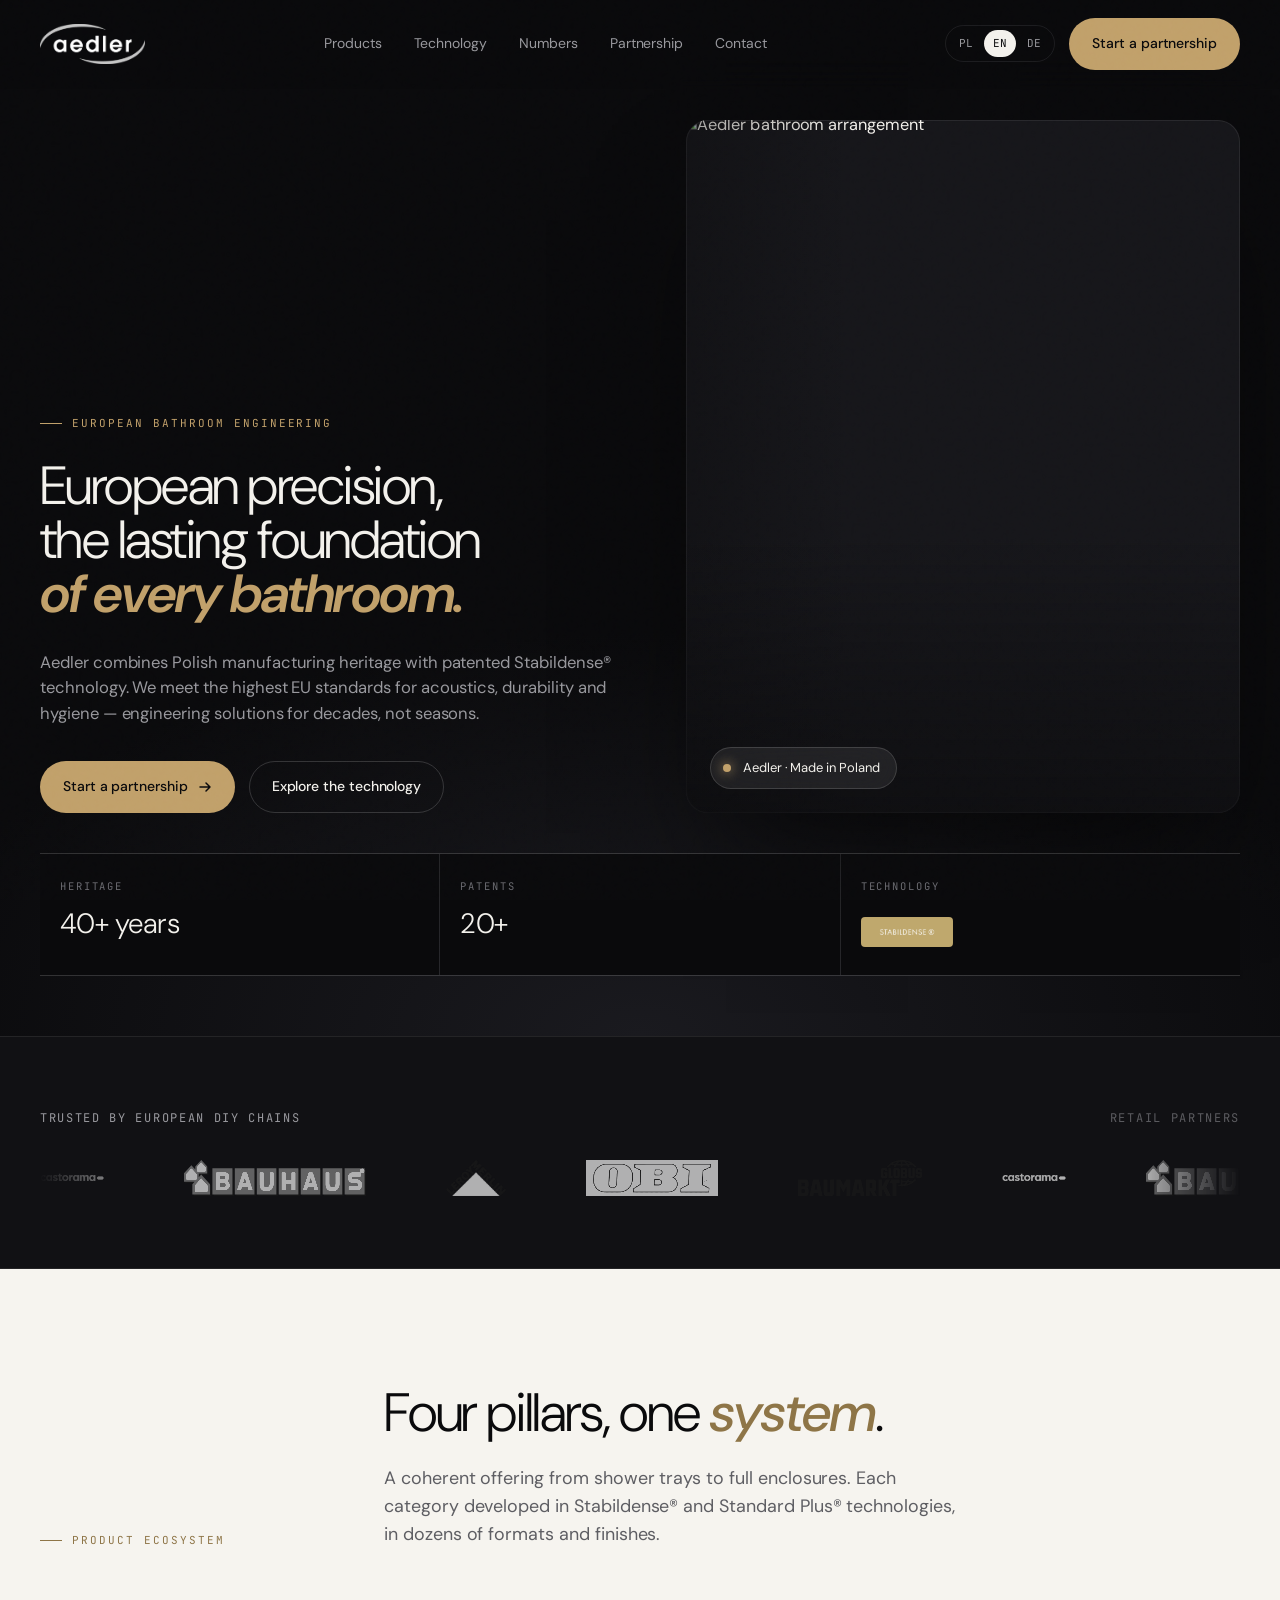
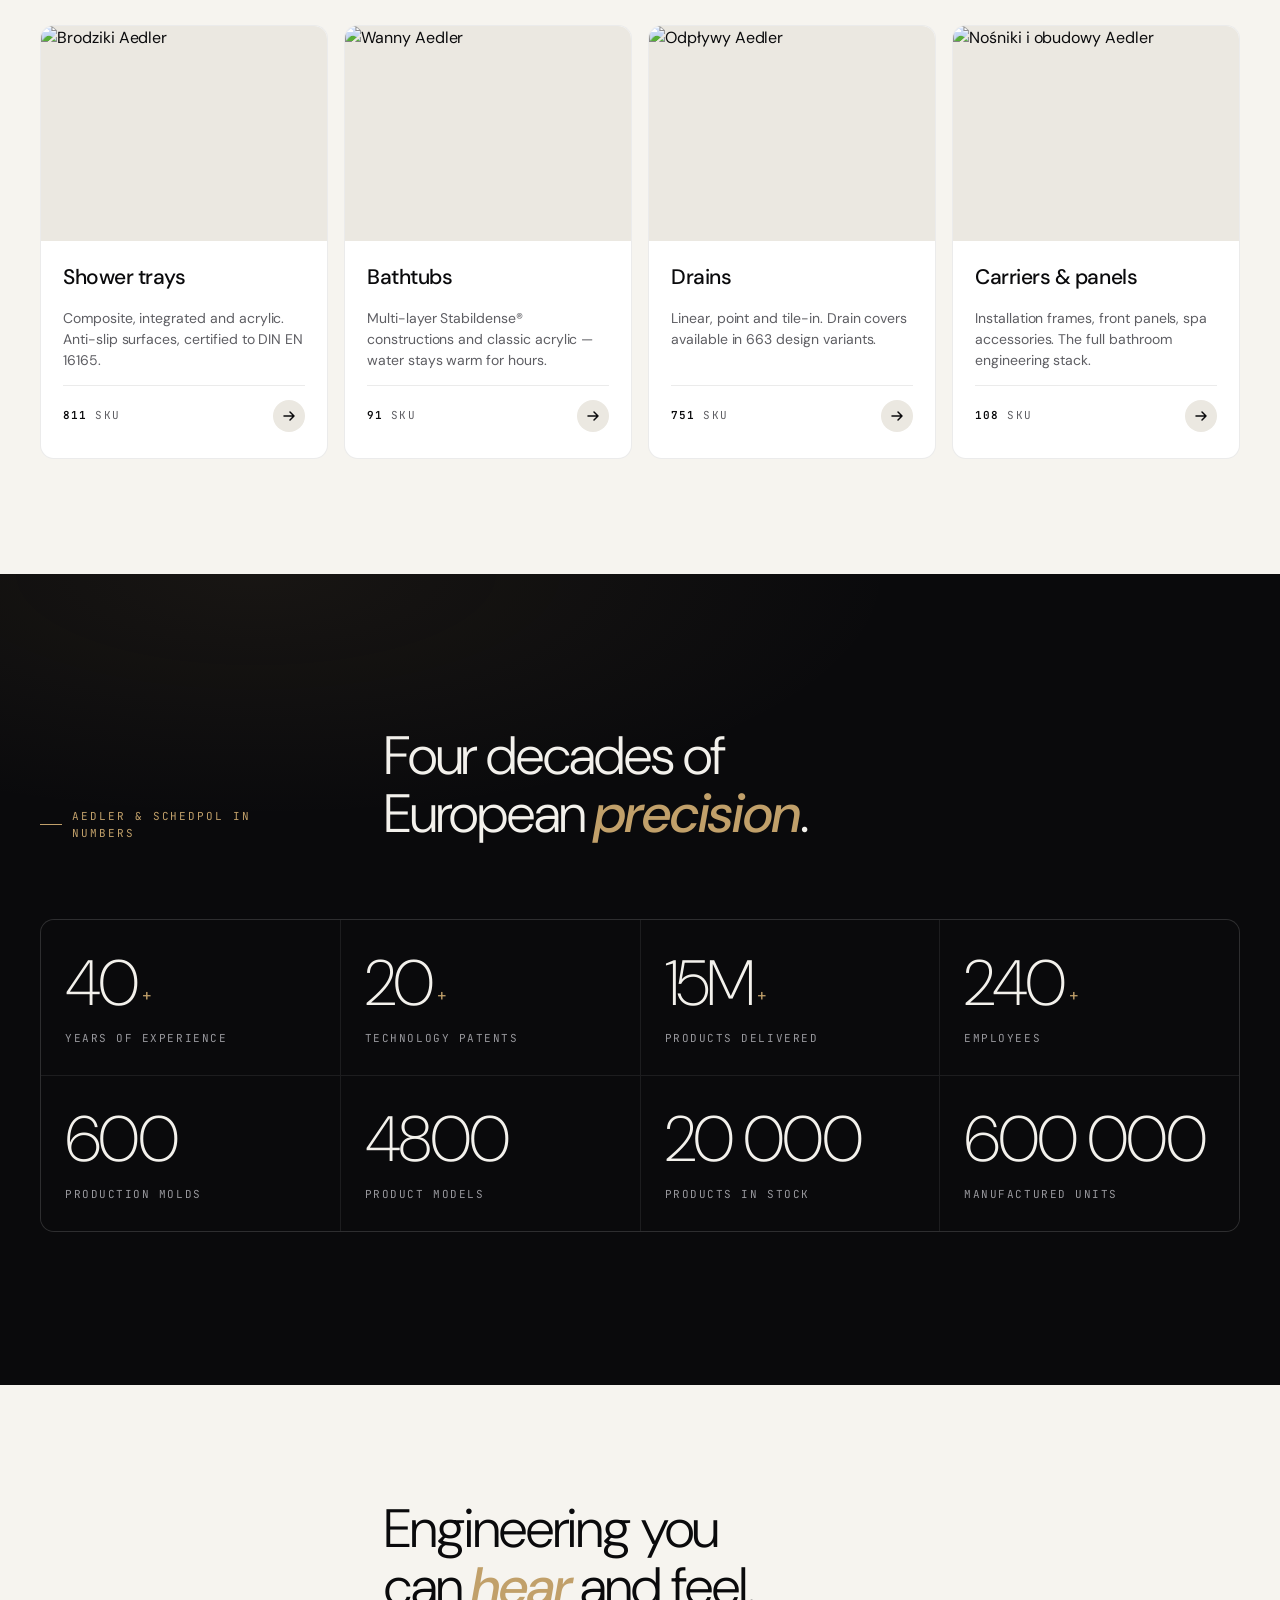
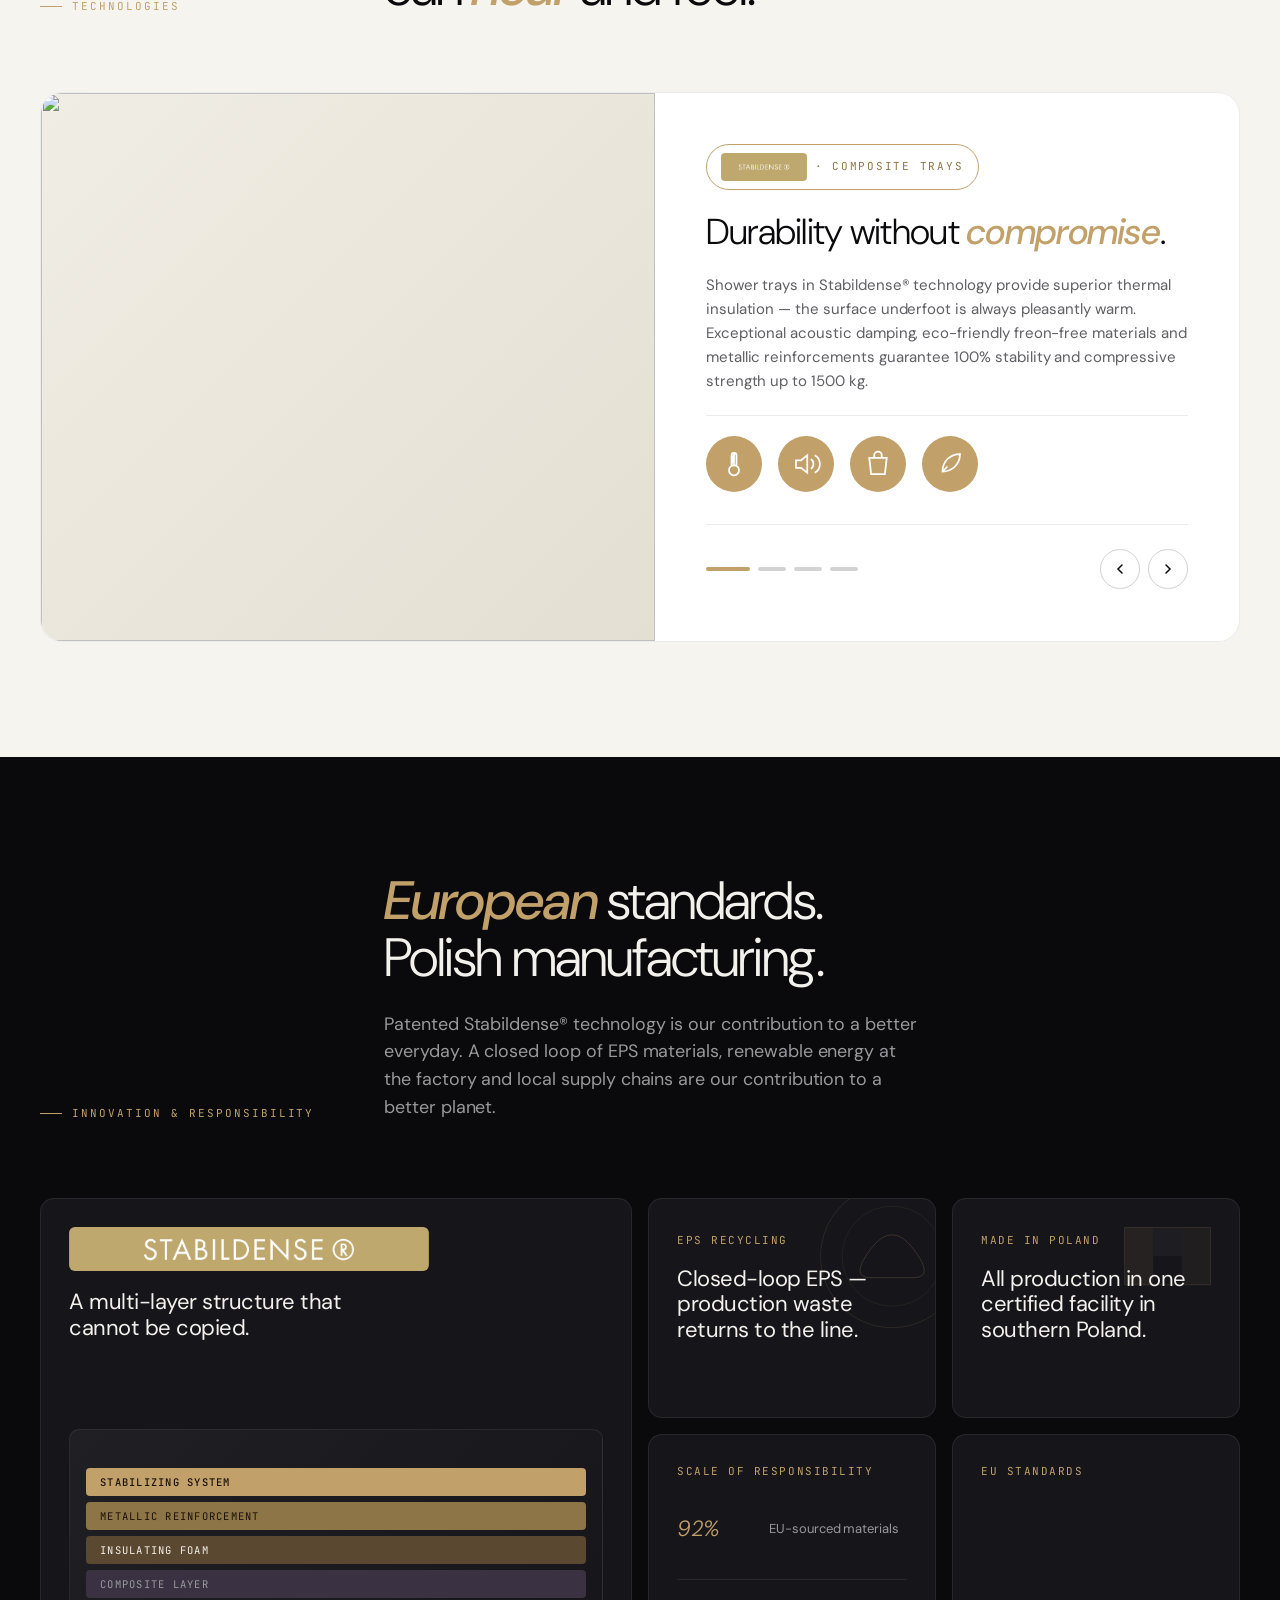
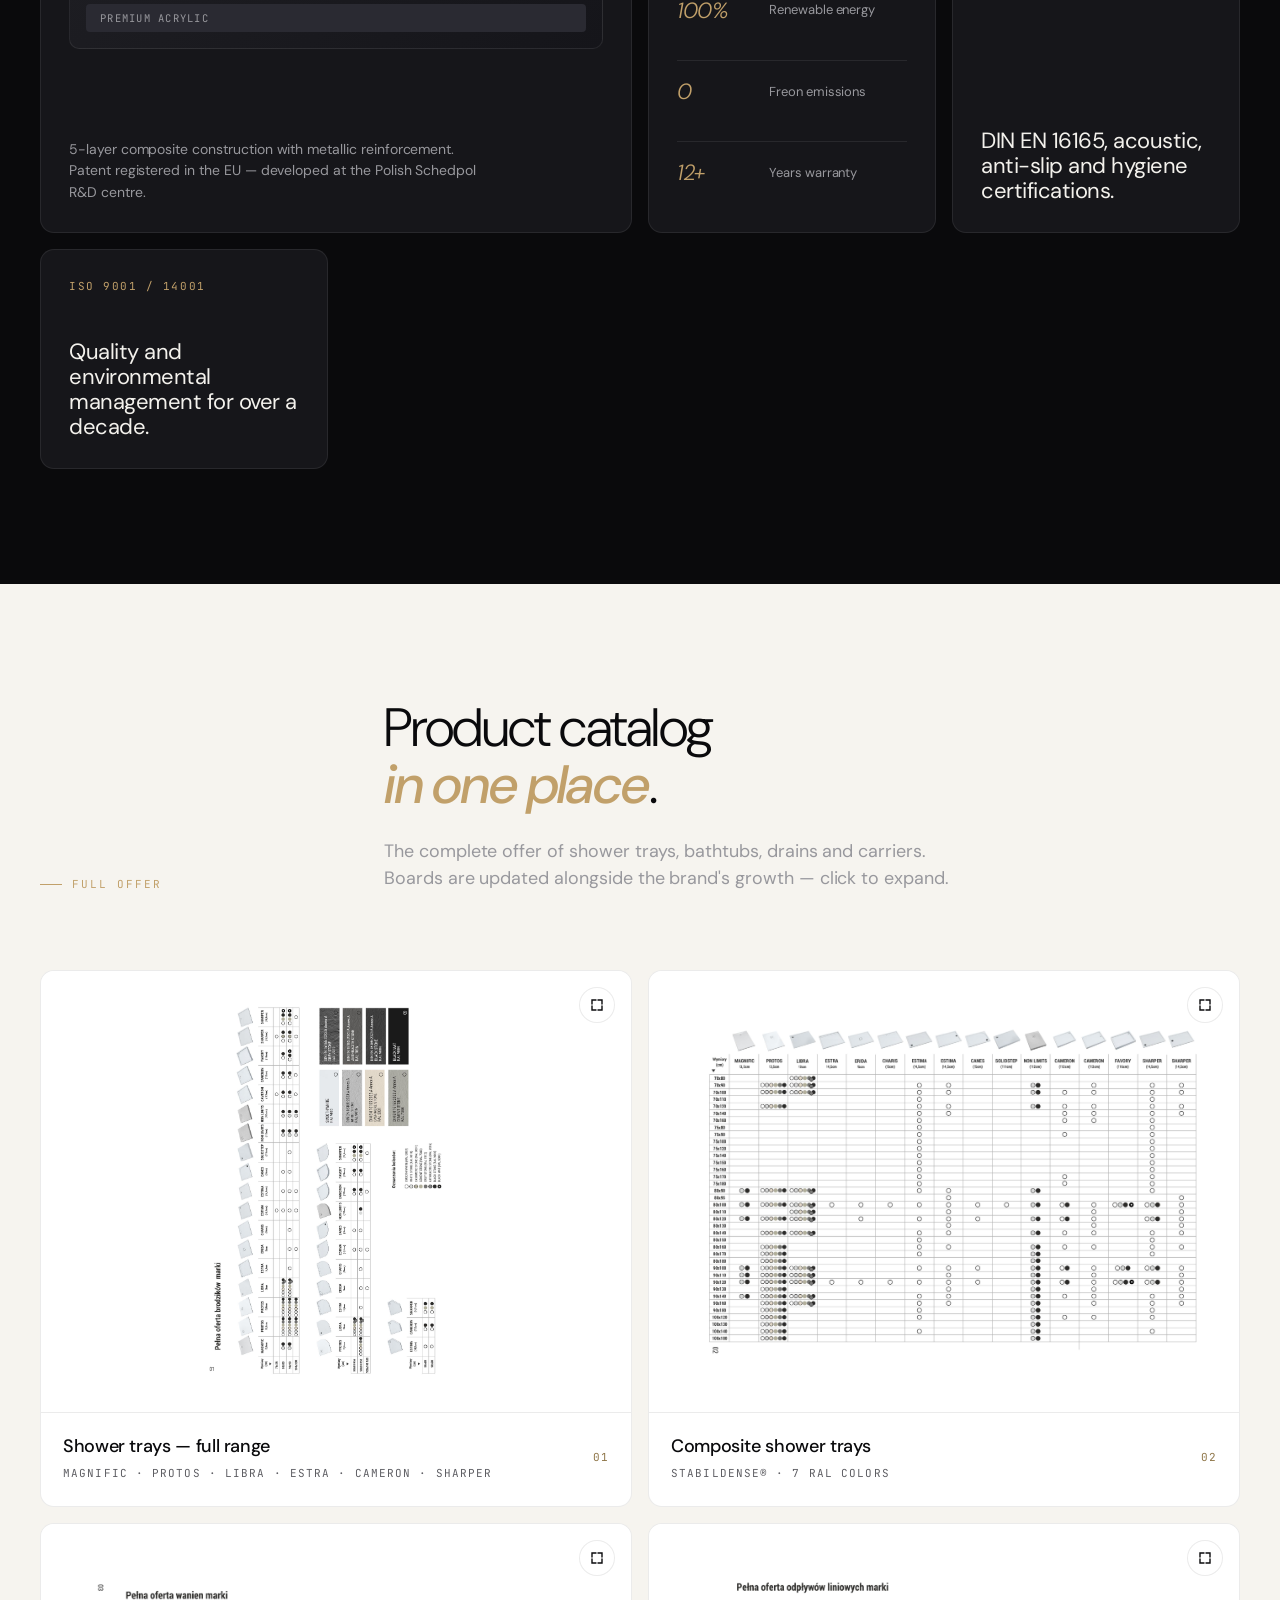
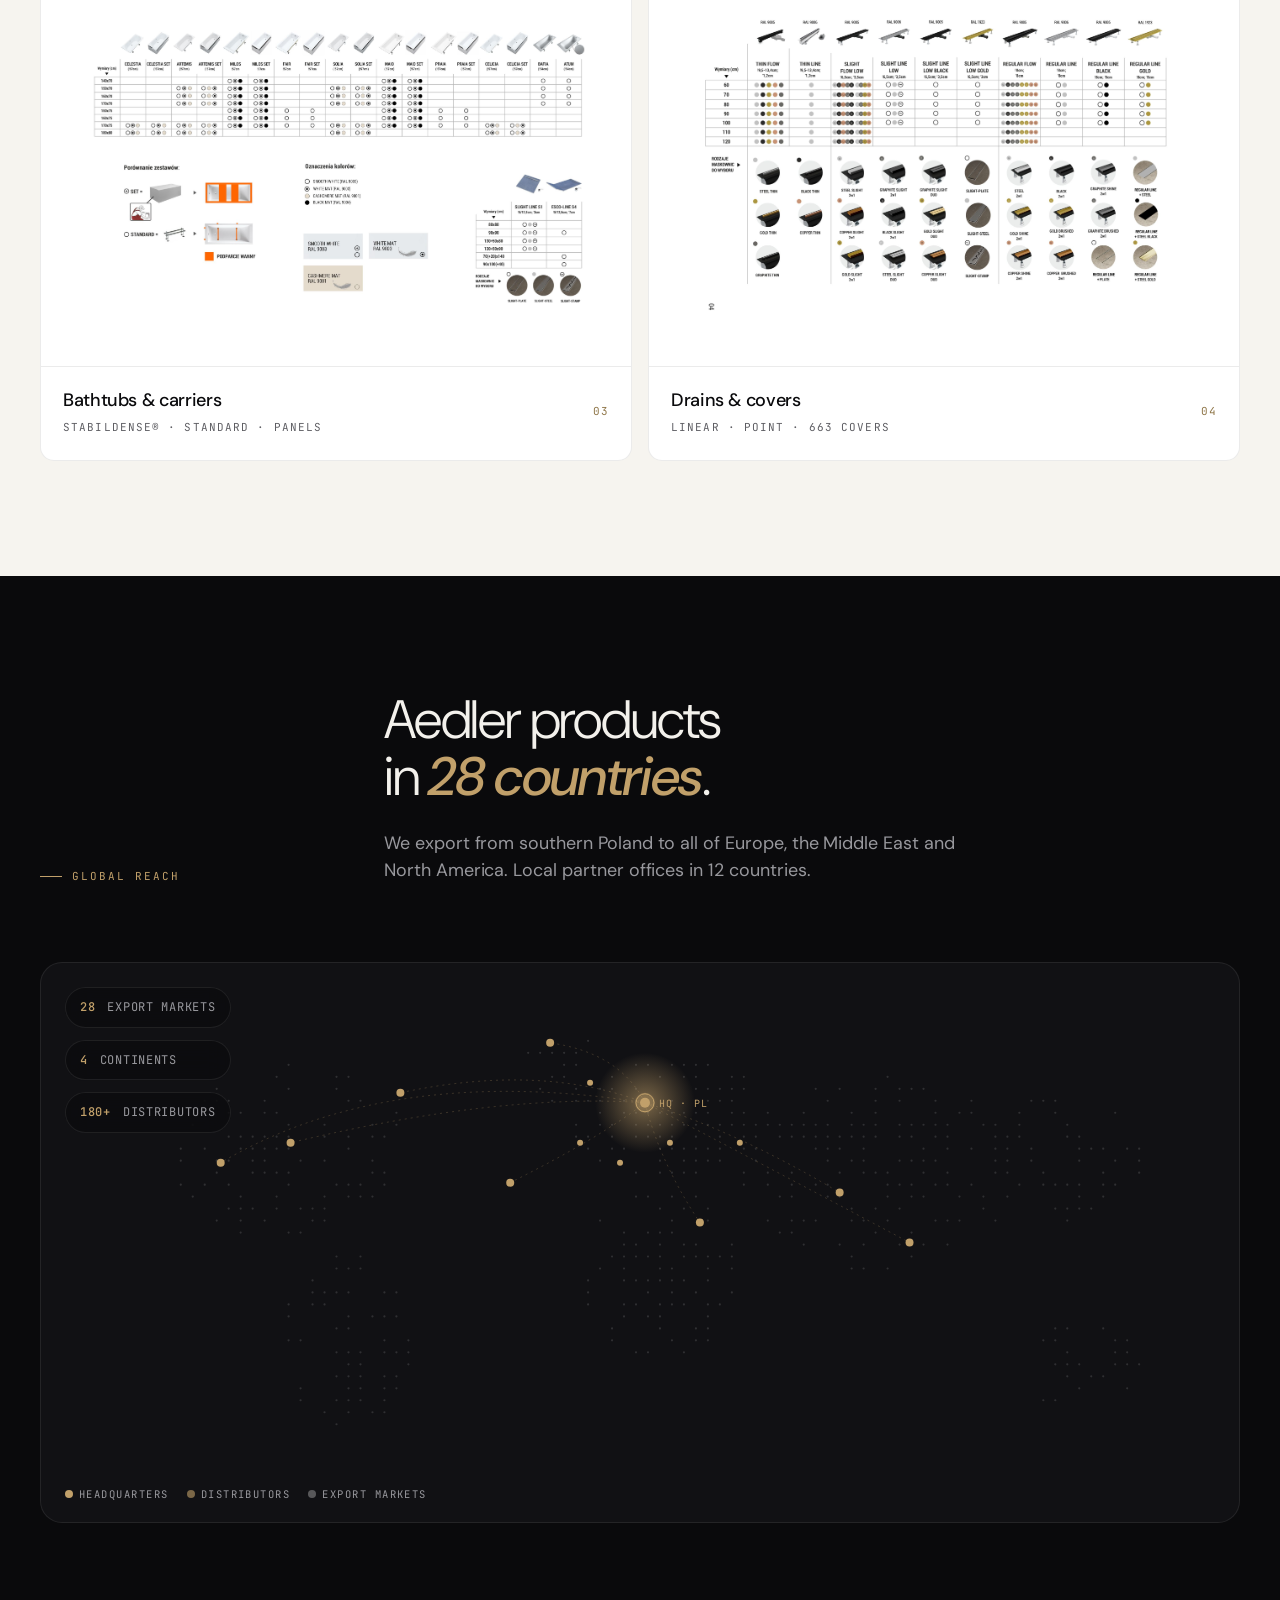
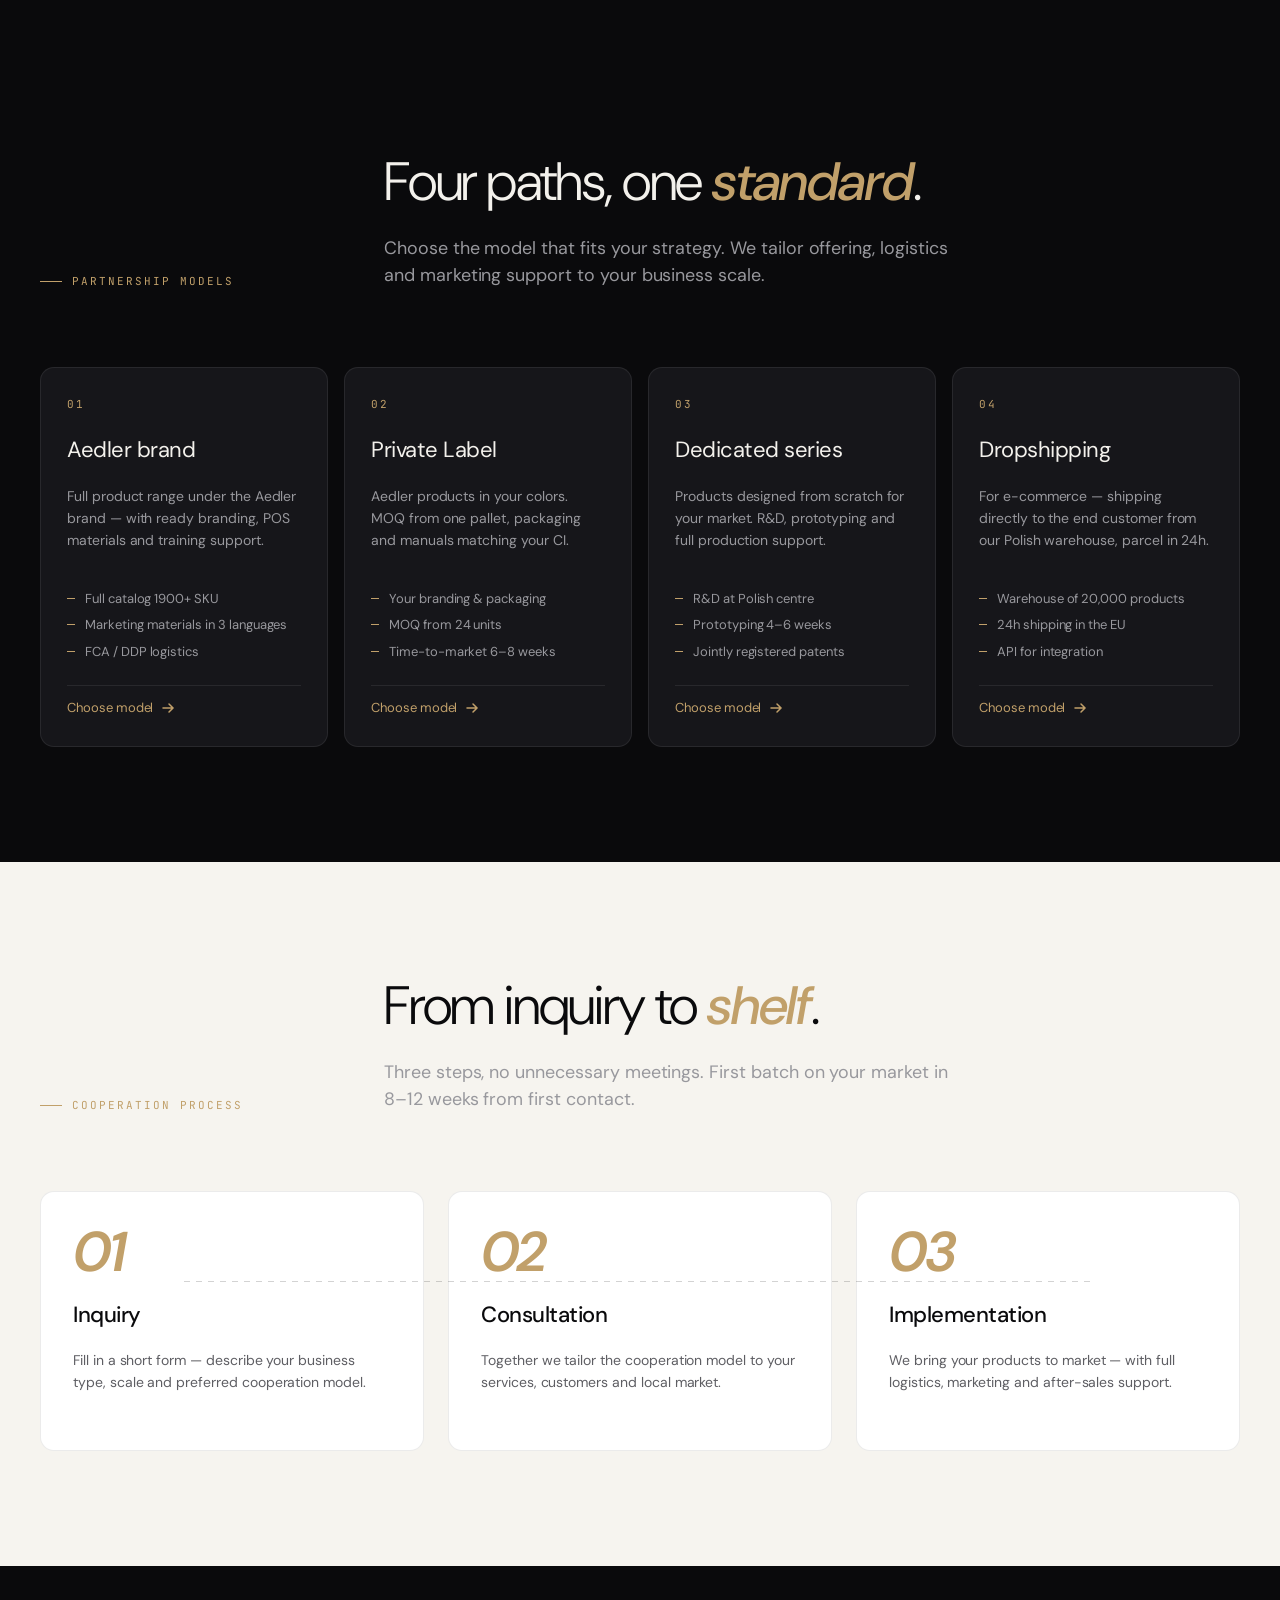
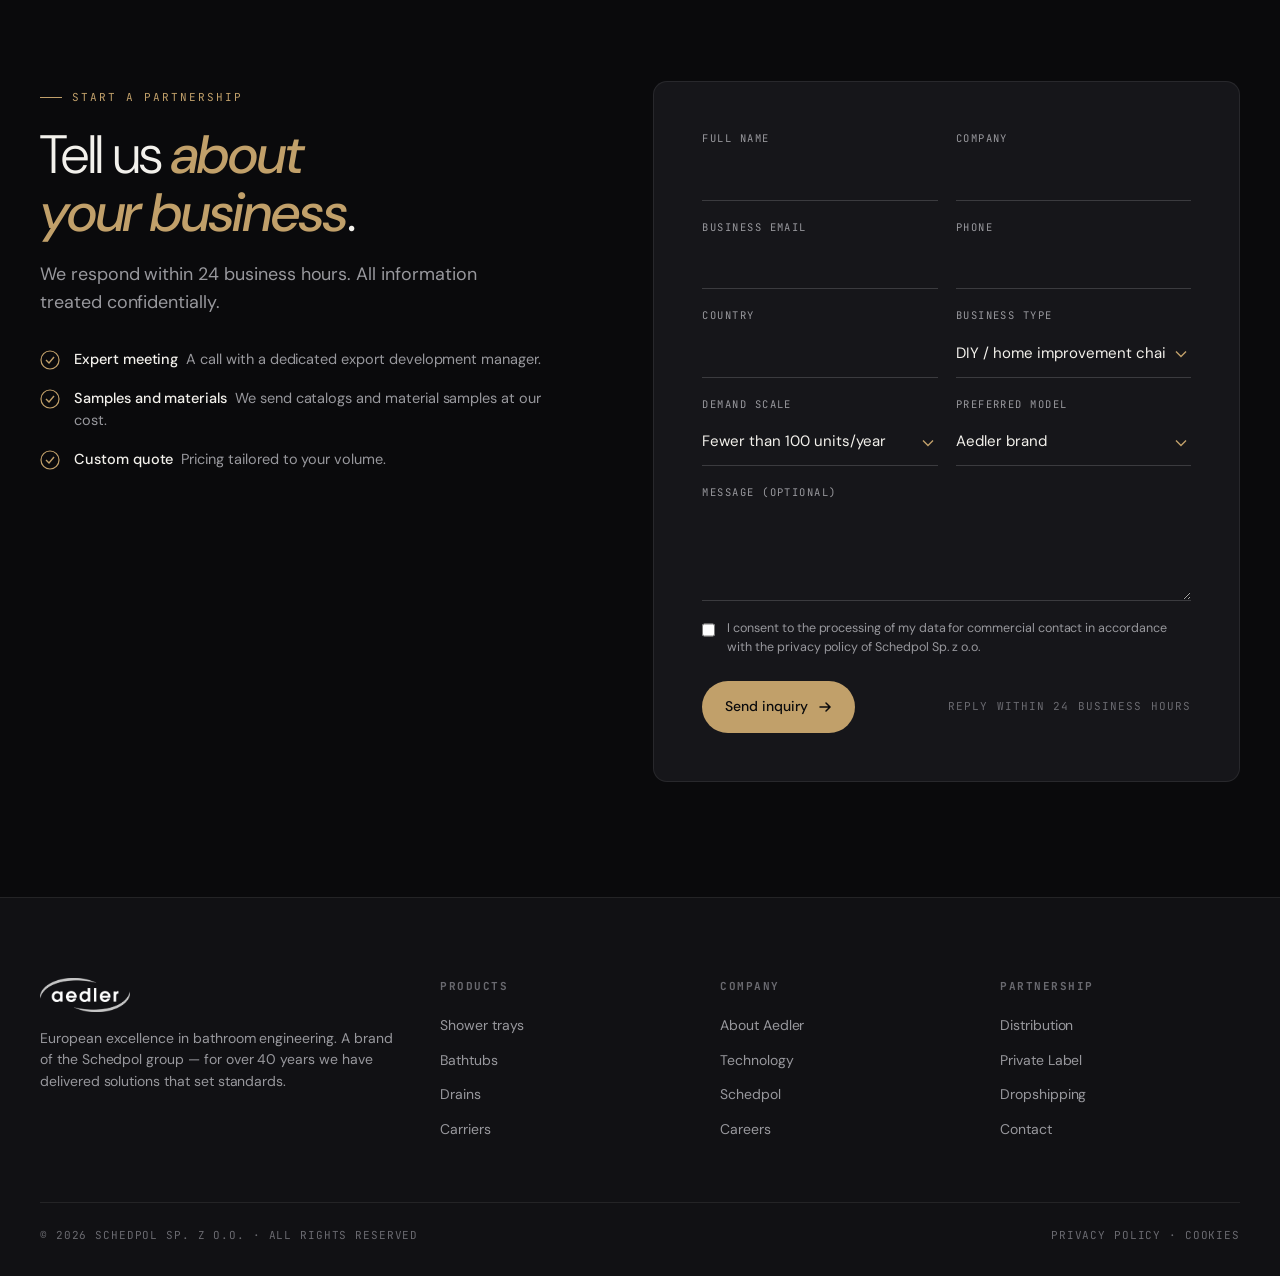
==== commit 3fcf8683: "SEO + meta + Schema.org structured data" ====
--- a/index.html
+++ b/index.html
@@ -3,10 +3,259 @@
 <head>
 <meta charset="UTF-8" />
 <meta name="viewport" content="width=device-width, initial-scale=1.0" />
-<title>Aedler · Europejska doskonałość w inżynierii łazienkowej</title>
-<meta name="description" content="Aedler — patentowana technologia Stabildense® dla brodzików, wanien i odpływów. Marka grupy Schedpol. Współpraca handlowa, Private Label, Dropshipping." />
+
+<!-- ============================== PRIMARY META ============================== -->
+<title>AEDLER — Brodziki, wanny, odpływy · Stabildense® · Made in Poland</title>
+<meta name="description" content="AEDLER — premium brodziki, wanny i odpływy w patentowanej technologii Stabildense®. Marka grupy Schedpol. 40+ lat doświadczenia, eksport do 28 krajów, 1900+ SKU. Współpraca handlowa, Private Label, Dropshipping." />
+<meta name="keywords" content="AEDLER, Aedler, brodziki, wanny, odpływy, Stabildense, brodziki kompozytowe, brodziki akrylowe, wanny akrylowe, odpływy liniowe, nośniki łazienkowe, łazienka, producent łazienkowy, Schedpol, Made in Poland, Private Label, dropshipping łazienka, eksport łazienka" />
+<meta name="author" content="Schedpol Sp. z o.o." />
+<meta name="robots" content="index, follow, max-image-preview:large, max-snippet:-1" />
+<meta name="theme-color" content="#0a0a0c" />
+<meta name="color-scheme" content="dark light" />
+<meta name="format-detection" content="telephone=no" />
+
+<!-- ============================== CANONICAL + LANGUAGES ============================== -->
+<link rel="canonical" href="https://aedler.pl/" />
+<link rel="alternate" hreflang="pl" href="https://aedler.pl/" />
+<link rel="alternate" hreflang="en" href="https://aedler.pl/?lang=en" />
+<link rel="alternate" hreflang="de" href="https://aedler.pl/?lang=de" />
+<link rel="alternate" hreflang="x-default" href="https://aedler.pl/" />
+
+<!-- ============================== OPEN GRAPH (Facebook, LinkedIn, Slack) ============================== -->
+<meta property="og:type" content="website" />
+<meta property="og:site_name" content="AEDLER" />
+<meta property="og:locale" content="pl_PL" />
+<meta property="og:locale:alternate" content="en_GB" />
+<meta property="og:locale:alternate" content="de_DE" />
+<meta property="og:url" content="https://aedler.pl/" />
+<meta property="og:title" content="AEDLER — Europejska precyzja, trwały fundament każdej łazienki" />
+<meta property="og:description" content="Premium brodziki, wanny i odpływy z patentowaną technologią Stabildense®. 40+ lat doświadczenia, eksport do 28 krajów. Marka grupy Schedpol — Made in Poland." />
+<meta property="og:image" content="https://aedler.pl/assets/og-image.png" />
+<meta property="og:image:secure_url" content="https://aedler.pl/assets/og-image.png" />
+<meta property="og:image:type" content="image/png" />
+<meta property="og:image:width" content="1200" />
+<meta property="og:image:height" content="630" />
+<meta property="og:image:alt" content="AEDLER — Europejska precyzja, trwały fundament każdej łazienki" />
+
+<!-- ============================== TWITTER / X CARDS ============================== -->
+<meta name="twitter:card" content="summary_large_image" />
+<meta name="twitter:title" content="AEDLER — Europejska precyzja w inżynierii łazienkowej" />
+<meta name="twitter:description" content="Premium brodziki, wanny, odpływy. Patentowana technologia Stabildense®. Made in Poland · 40+ lat doświadczenia · 28 krajów." />
+<meta name="twitter:image" content="https://aedler.pl/assets/og-image.png" />
+<meta name="twitter:image:alt" content="AEDLER — brodziki, wanny i odpływy z technologią Stabildense®" />
+
+<!-- ============================== ICONS / PWA ============================== -->
+<link rel="icon" type="image/png" href="assets/logo.png" />
+<link rel="apple-touch-icon" href="assets/logo.png" />
+<link rel="icon" href="data:image/svg+xml,%3Csvg xmlns='http://www.w3.org/2000/svg' viewBox='0 0 32 32'%3E%3Crect width='32' height='32' rx='6' fill='%230a0a0c'/%3E%3Ctext x='16' y='22' text-anchor='middle' font-family='DM Sans,sans-serif' font-weight='600' font-size='20' fill='%23c1a06a'%3EA%3C/text%3E%3C/svg%3E" />
+
+<!-- ============================== PERFORMANCE HINTS ============================== -->
+<link rel="preconnect" href="https://fonts.googleapis.com" />
+<link rel="preconnect" href="https://fonts.gstatic.com" crossorigin />
+<link rel="preload" as="image" href="assets/render-aranz-04.jpg" fetchpriority="high" />
+
+<!-- ============================== STYLES ============================== -->
 <link rel="stylesheet" href="assets/styles.css" />
-<link rel="icon" href="data:image/svg+xml,%3Csvg xmlns='http://www.w3.org/2000/svg' viewBox='0 0 32 32'%3E%3Crect width='32' height='32' rx='6' fill='%230a0a0c'/%3E%3Ctext x='16' y='22' text-anchor='middle' font-family='Manrope,sans-serif' font-weight='200' font-size='22' fill='%23c1a06a'%3Eæ%3C/text%3E%3C/svg%3E" />
+
+<!-- ============================== SCHEMA.ORG STRUCTURED DATA ============================== -->
+<!-- Organization -->
+<script type="application/ld+json">
+{
+  "@context": "https://schema.org",
+  "@type": "Organization",
+  "@id": "https://aedler.pl/#organization",
+  "name": "AEDLER",
+  "alternateName": "Aedler",
+  "url": "https://aedler.pl/",
+  "logo": "https://aedler.pl/assets/logo.png",
+  "image": "https://aedler.pl/assets/og-image.png",
+  "description": "AEDLER — europejska marka brodzików, wanien i odpływów z patentowaną technologią Stabildense®. Marka grupy Schedpol Sp. z o.o.",
+  "parentOrganization": {
+    "@type": "Organization",
+    "name": "Schedpol Sp. z o.o.",
+    "url": "https://schedpol.pl/"
+  },
+  "foundingDate": "1986",
+  "foundingLocation": {
+    "@type": "Place",
+    "address": {
+      "@type": "PostalAddress",
+      "addressCountry": "PL"
+    }
+  },
+  "address": {
+    "@type": "PostalAddress",
+    "streetAddress": "ul. Przemysłowa 1",
+    "addressLocality": "Żywiec",
+    "postalCode": "34-300",
+    "addressCountry": "PL"
+  },
+  "areaServed": ["PL", "DE", "AT", "CH", "GB", "FR", "ES", "IT", "NL", "BE", "CZ", "SK", "HU", "RO", "BG", "SE", "NO", "DK", "FI", "EE", "LT", "LV", "IE", "PT", "GR", "AE", "SA", "US"],
+  "contactPoint": [
+    {
+      "@type": "ContactPoint",
+      "contactType": "sales",
+      "areaServed": "Worldwide",
+      "availableLanguage": ["Polish", "English", "German"],
+      "email": "export@aedler.eu"
+    }
+  ],
+  "sameAs": [
+    "https://schedpol.pl/"
+  ],
+  "knowsAbout": [
+    "Brodziki prysznicowe",
+    "Wanny akrylowe",
+    "Odpływy liniowe",
+    "Technologia Stabildense®",
+    "Akcesoria łazienkowe",
+    "Private Label produkcja",
+    "Eksport produktów łazienkowych"
+  ]
+}
+</script>
+
+<!-- WebSite + Sitelinks Search -->
+<script type="application/ld+json">
+{
+  "@context": "https://schema.org",
+  "@type": "WebSite",
+  "@id": "https://aedler.pl/#website",
+  "url": "https://aedler.pl/",
+  "name": "AEDLER",
+  "description": "Europejska precyzja w inżynierii łazienkowej",
+  "publisher": { "@id": "https://aedler.pl/#organization" },
+  "inLanguage": ["pl-PL", "en-GB", "de-DE"]
+}
+</script>
+
+<!-- Brand + Products -->
+<script type="application/ld+json">
+{
+  "@context": "https://schema.org",
+  "@type": "Brand",
+  "@id": "https://aedler.pl/#brand",
+  "name": "AEDLER",
+  "logo": "https://aedler.pl/assets/logo.png",
+  "url": "https://aedler.pl/",
+  "slogan": "Europejska precyzja, trwały fundament każdej łazienki.",
+  "description": "Premium brodziki, wanny, odpływy i nośniki w patentowanej technologii Stabildense®.",
+  "owns": {
+    "@type": "Product",
+    "name": "Stabildense®",
+    "description": "Patentowana pięciowarstwowa technologia konstrukcji brodzików i wanien z wzmocnieniem metalowym, izolacją termiczną i akustyczną. Obciążenie do 1500 kg, bezfreonowa, zarejestrowana w UE."
+  }
+}
+</script>
+
+<!-- Product categories as ItemList -->
+<script type="application/ld+json">
+{
+  "@context": "https://schema.org",
+  "@type": "ItemList",
+  "name": "Kategorie produktowe AEDLER",
+  "itemListElement": [
+    {
+      "@type": "ListItem",
+      "position": 1,
+      "item": {
+        "@type": "Product",
+        "name": "Brodziki AEDLER",
+        "description": "Brodziki kompozytowe, zintegrowane i akrylowe w technologii Stabildense® i Standard Plus®. Antypoślizgowe, certyfikowane DIN EN 16165.",
+        "brand": { "@id": "https://aedler.pl/#brand" },
+        "category": "Bathroom shower trays",
+        "image": "https://aedler.pl/assets/render-omega-140.jpg"
+      }
+    },
+    {
+      "@type": "ListItem",
+      "position": 2,
+      "item": {
+        "@type": "Product",
+        "name": "Wanny AEDLER",
+        "description": "Wanny wielowarstwowe Stabildense® i klasyczne akrylowe z zachowaniem ciepła wody do kilku godzin.",
+        "brand": { "@id": "https://aedler.pl/#brand" },
+        "category": "Bathtubs",
+        "image": "https://aedler.pl/assets/render-wanna-ferra.jpg"
+      }
+    },
+    {
+      "@type": "ListItem",
+      "position": 3,
+      "item": {
+        "@type": "Product",
+        "name": "Odpływy AEDLER",
+        "description": "Odpływy liniowe, punktowe i podpłytkowe. Maskownice w 663 wariantach designu.",
+        "brand": { "@id": "https://aedler.pl/#brand" },
+        "category": "Drains and grates",
+        "image": "https://aedler.pl/assets/render-slimlux-1.jpg"
+      }
+    },
+    {
+      "@type": "ListItem",
+      "position": 4,
+      "item": {
+        "@type": "Product",
+        "name": "Nośniki i obudowy AEDLER",
+        "description": "Stelaże instalacyjne, panele frontowe i akcesoria spa. Pełna inżynieria łazienki.",
+        "brand": { "@id": "https://aedler.pl/#brand" },
+        "category": "Bathroom installation carriers",
+        "image": "https://aedler.pl/assets/render-antis-carrier.jpg"
+      }
+    }
+  ]
+}
+</script>
+
+<!-- FAQPage for AI assistants and Google snippets -->
+<script type="application/ld+json">
+{
+  "@context": "https://schema.org",
+  "@type": "FAQPage",
+  "mainEntity": [
+    {
+      "@type": "Question",
+      "name": "Czym jest technologia Stabildense®?",
+      "acceptedAnswer": {
+        "@type": "Answer",
+        "text": "Stabildense® to patentowana pięciowarstwowa konstrukcja brodzików i wanien AEDLER. Łączy premium akryl, warstwę kompozytową, piankę izolacyjną, wzmocnienia metalowe i system stabilizujący. Zapewnia obciążenie do 1500 kg, doskonałą izolację termiczną i akustyczną, jest bezfreonowa i zarejestrowana w Unii Europejskiej."
+      }
+    },
+    {
+      "@type": "Question",
+      "name": "Gdzie produkowane są produkty AEDLER?",
+      "acceptedAnswer": {
+        "@type": "Answer",
+        "text": "Wszystkie produkty AEDLER produkowane są w jednym certyfikowanym zakładzie Schedpol Sp. z o.o. w południowej Polsce. 92% materiałów pochodzi z Unii Europejskiej, a fabryka korzysta w 100% z energii odnawialnej."
+      }
+    },
+    {
+      "@type": "Question",
+      "name": "Jakie modele współpracy oferuje AEDLER?",
+      "acceptedAnswer": {
+        "@type": "Answer",
+        "text": "AEDLER oferuje cztery modele współpracy B2B: (1) sprzedaż pod marką Aedler z pełnym brandingiem i POS, (2) Private Label z brandingiem partnera od MOQ 24 sztuk, (3) Serie dedykowane z pełnym R&D i prototypowaniem 4–6 tygodni, (4) Dropshipping z magazynem 20 000 produktów i wysyłką 24h w UE."
+      }
+    },
+    {
+      "@type": "Question",
+      "name": "Do ilu krajów eksportowane są produkty AEDLER?",
+      "acceptedAnswer": {
+        "@type": "Answer",
+        "text": "Produkty AEDLER są eksportowane do 28 krajów na 4 kontynentach, z siecią ponad 180 dystrybutorów oraz lokalnych biur partnerów handlowych w 12 krajach Europy, Bliskiego Wschodu i Ameryki Północnej."
+      }
+    },
+    {
+      "@type": "Question",
+      "name": "Jakie certyfikaty posiada AEDLER?",
+      "acceptedAnswer": {
+        "@type": "Answer",
+        "text": "Produkty AEDLER spełniają normy DIN EN 16165 (antypoślizgowość), certyfikaty higieny i akustyki, a producent Schedpol posiada systemy zarządzania jakością ISO 9001 i środowiskiem ISO 14001 od ponad dekady."
+      }
+    }
+  ]
+}
+</script>
 </head>
 <body class="grain">
 
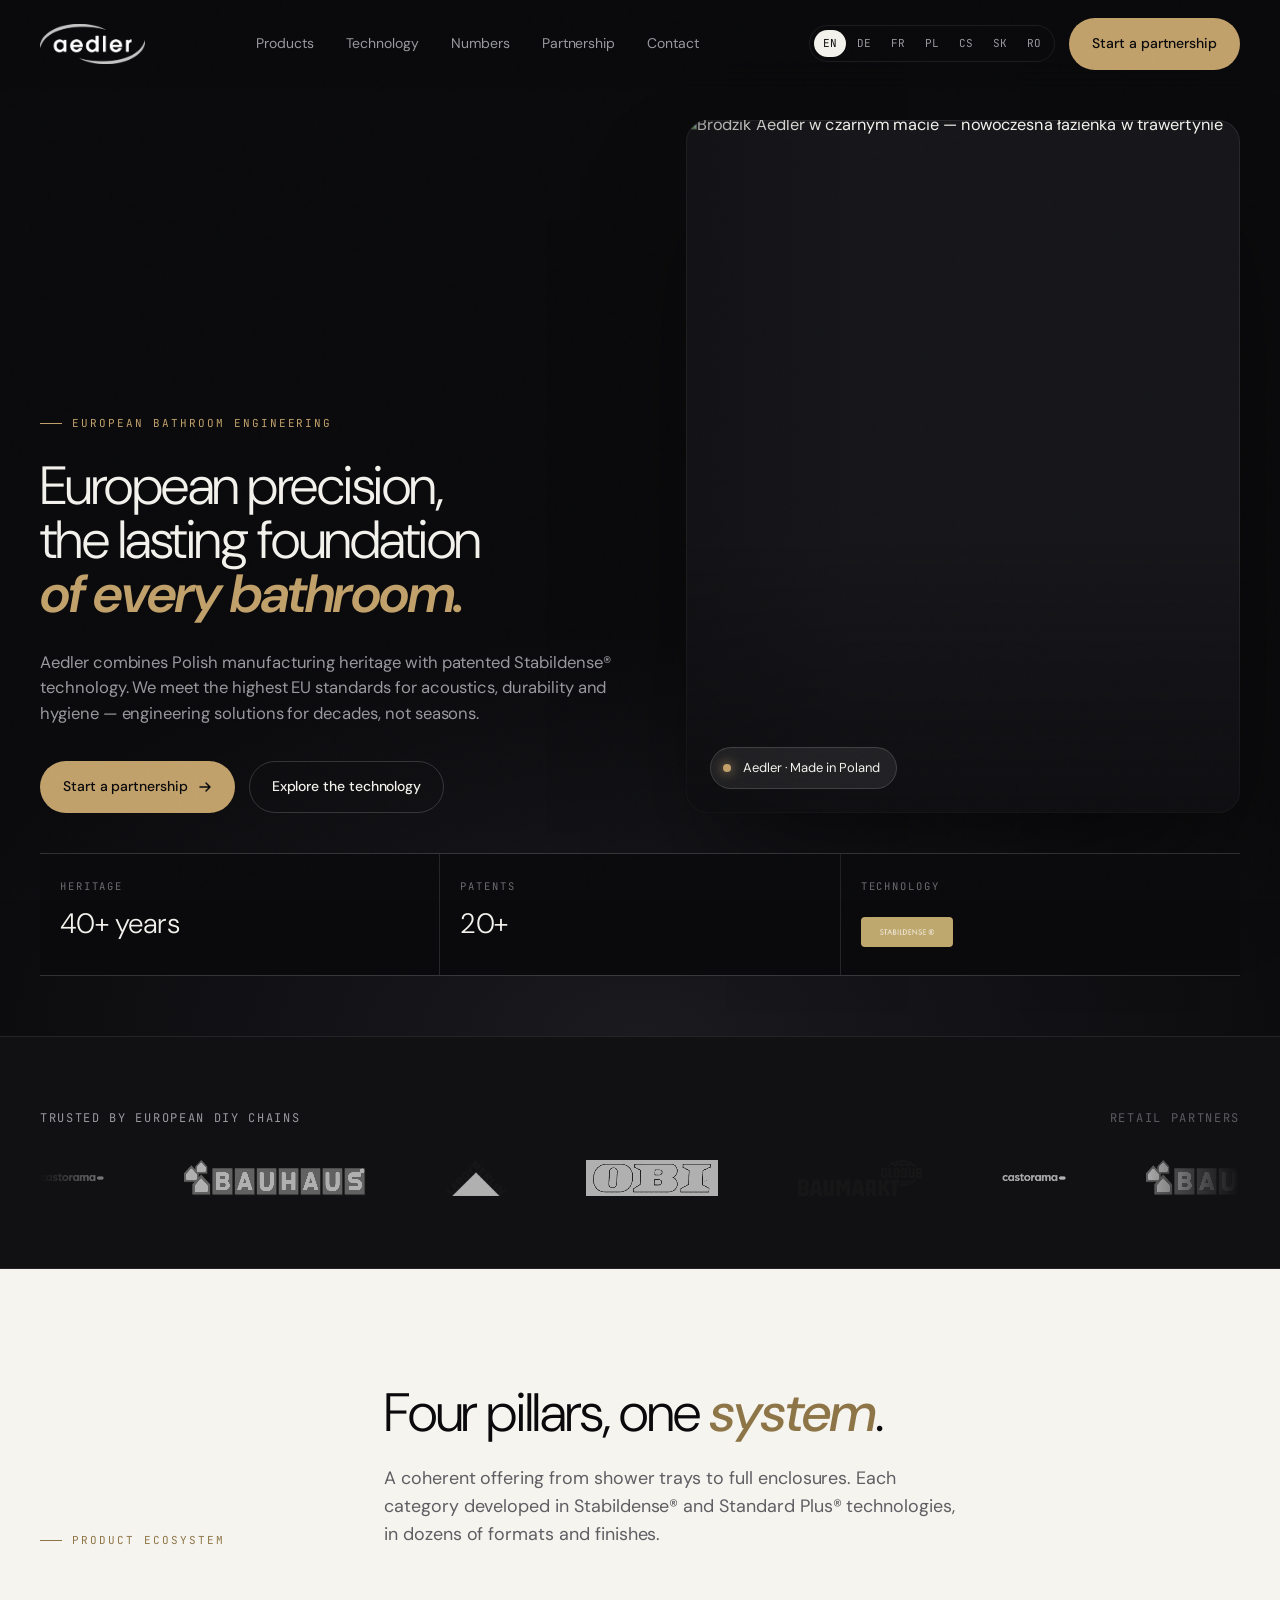
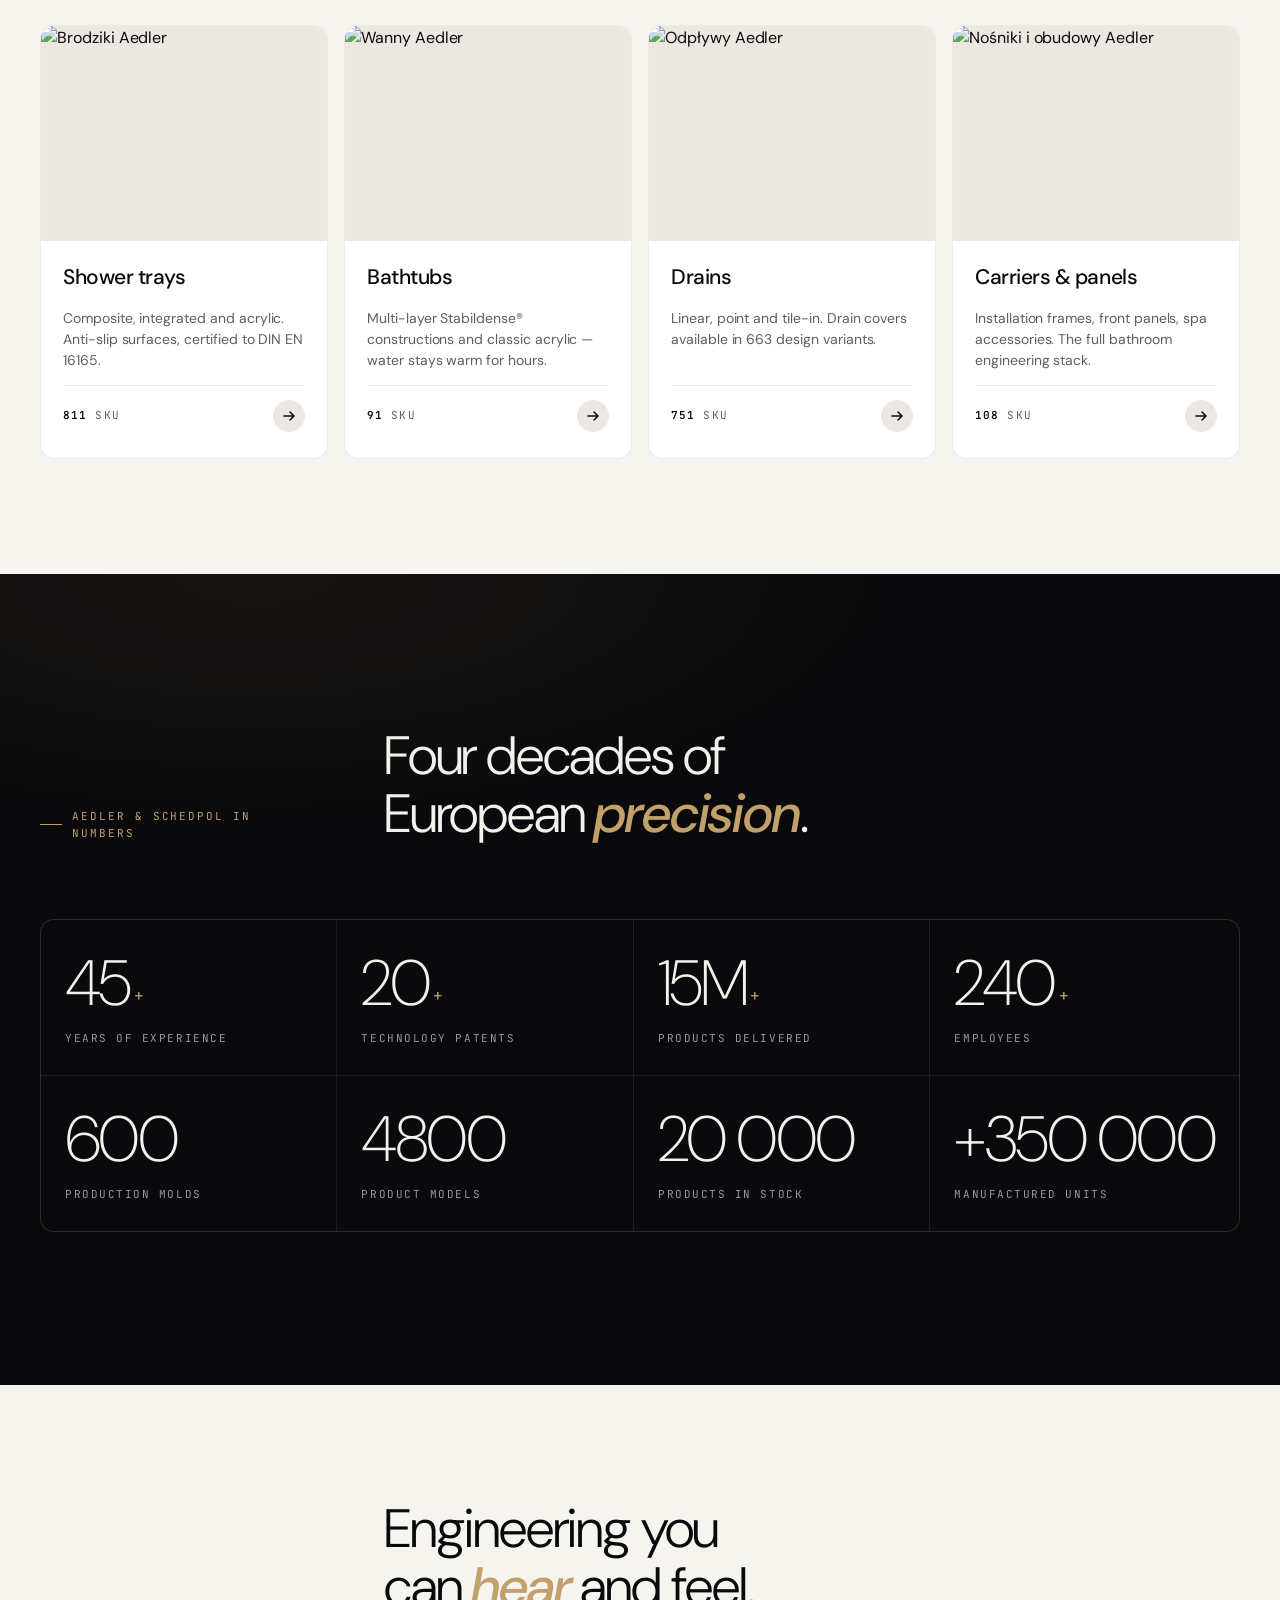
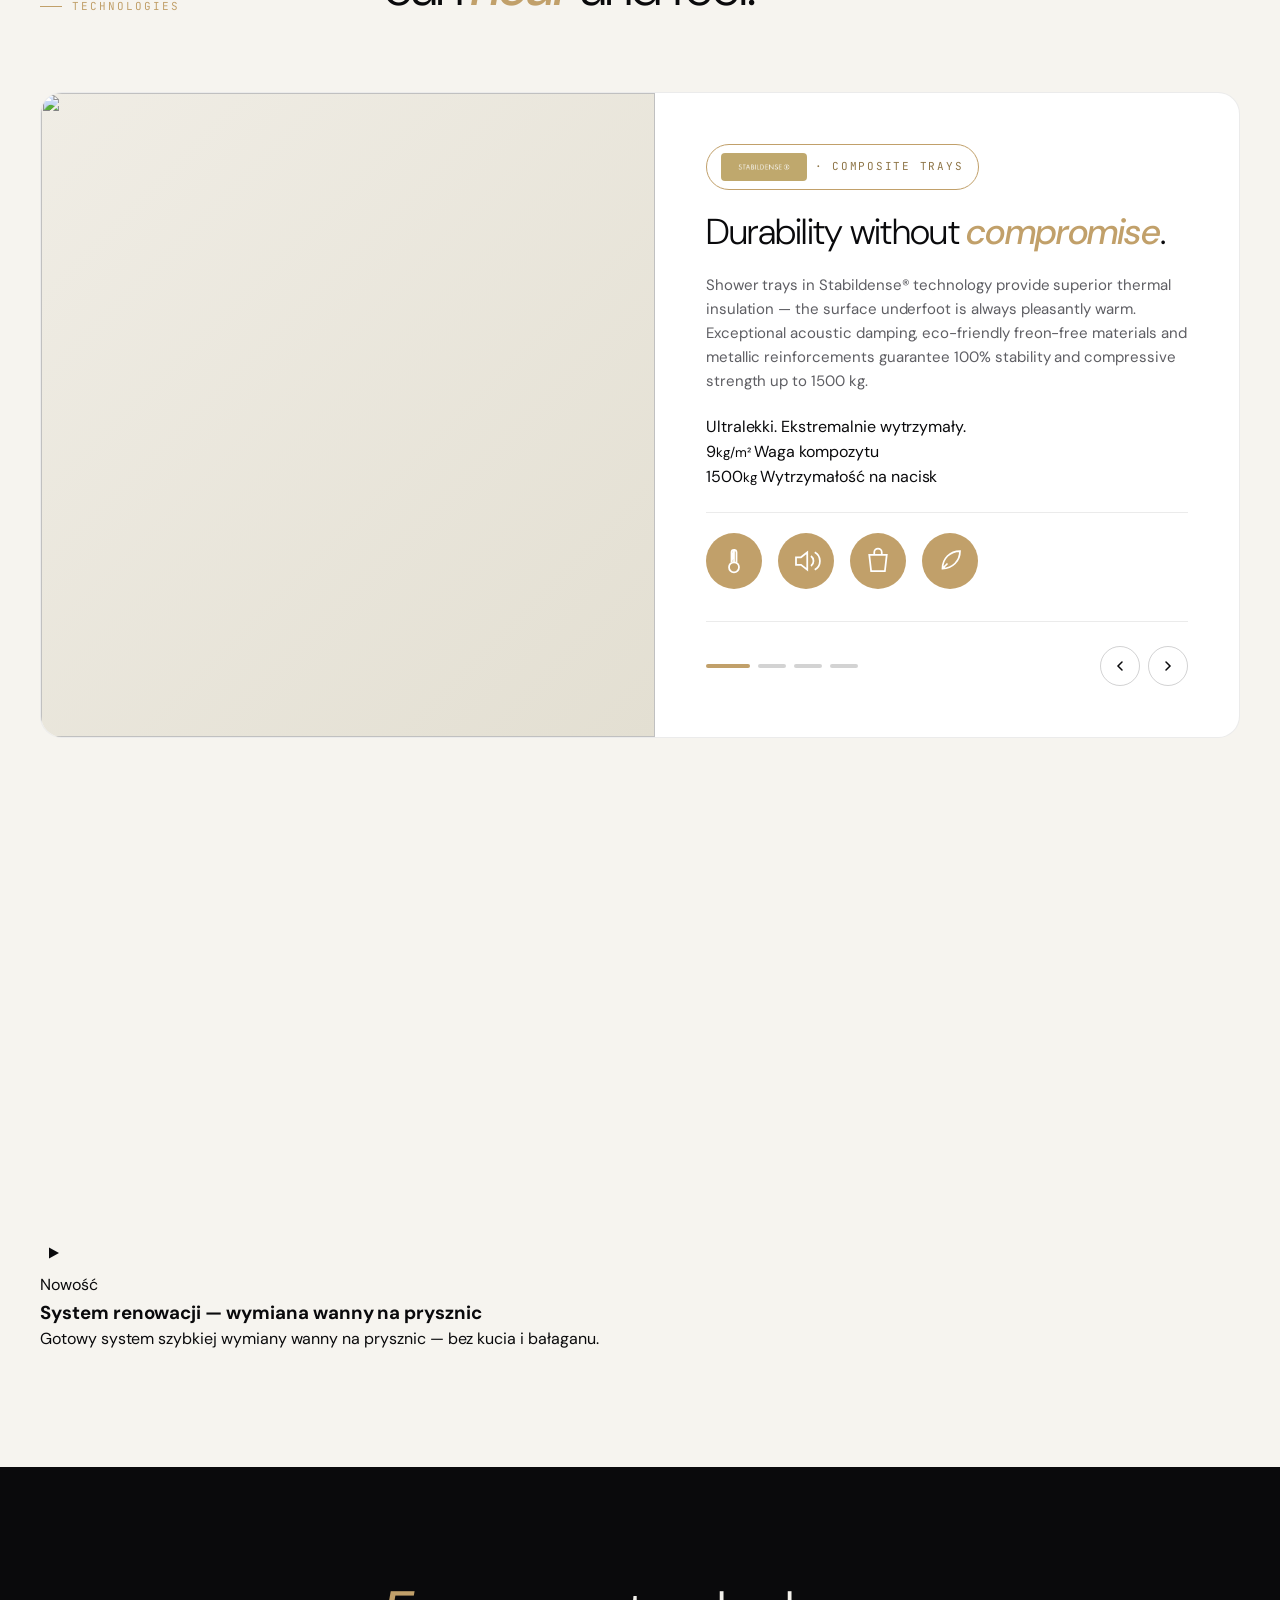
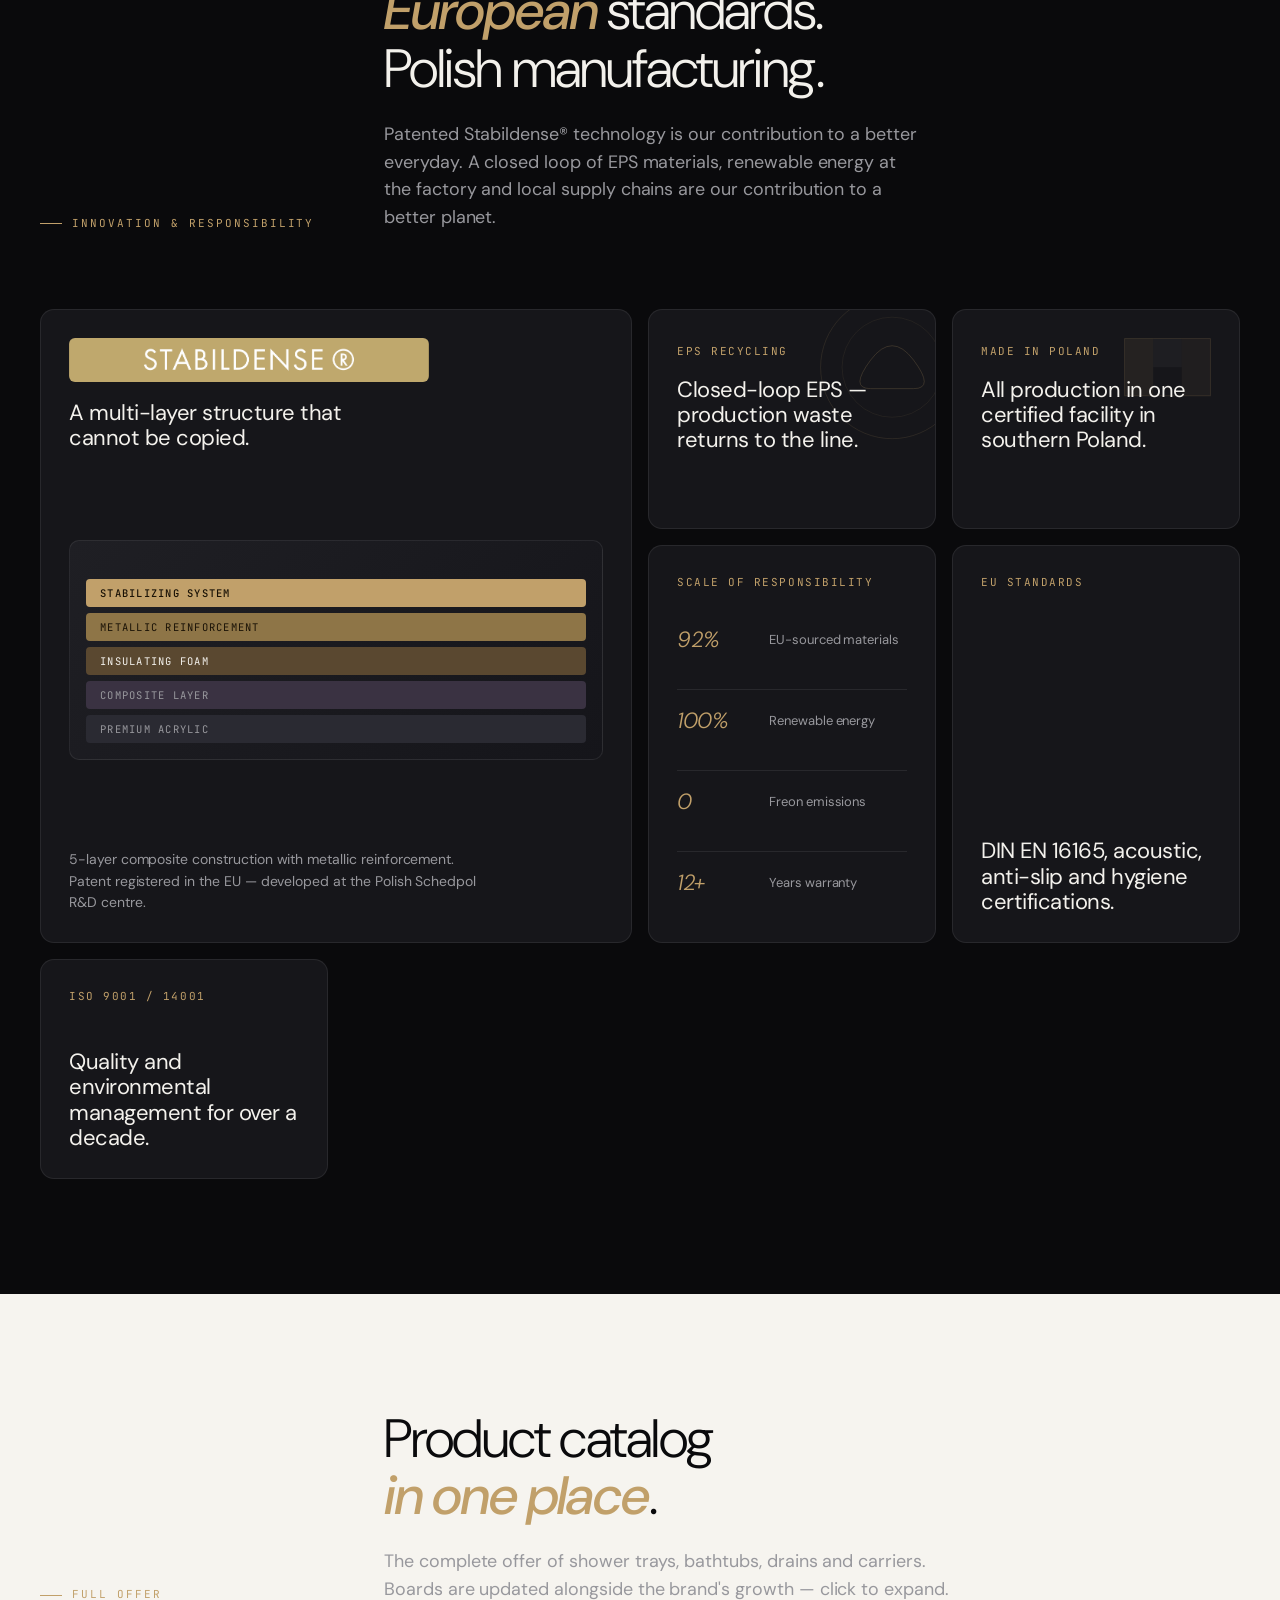
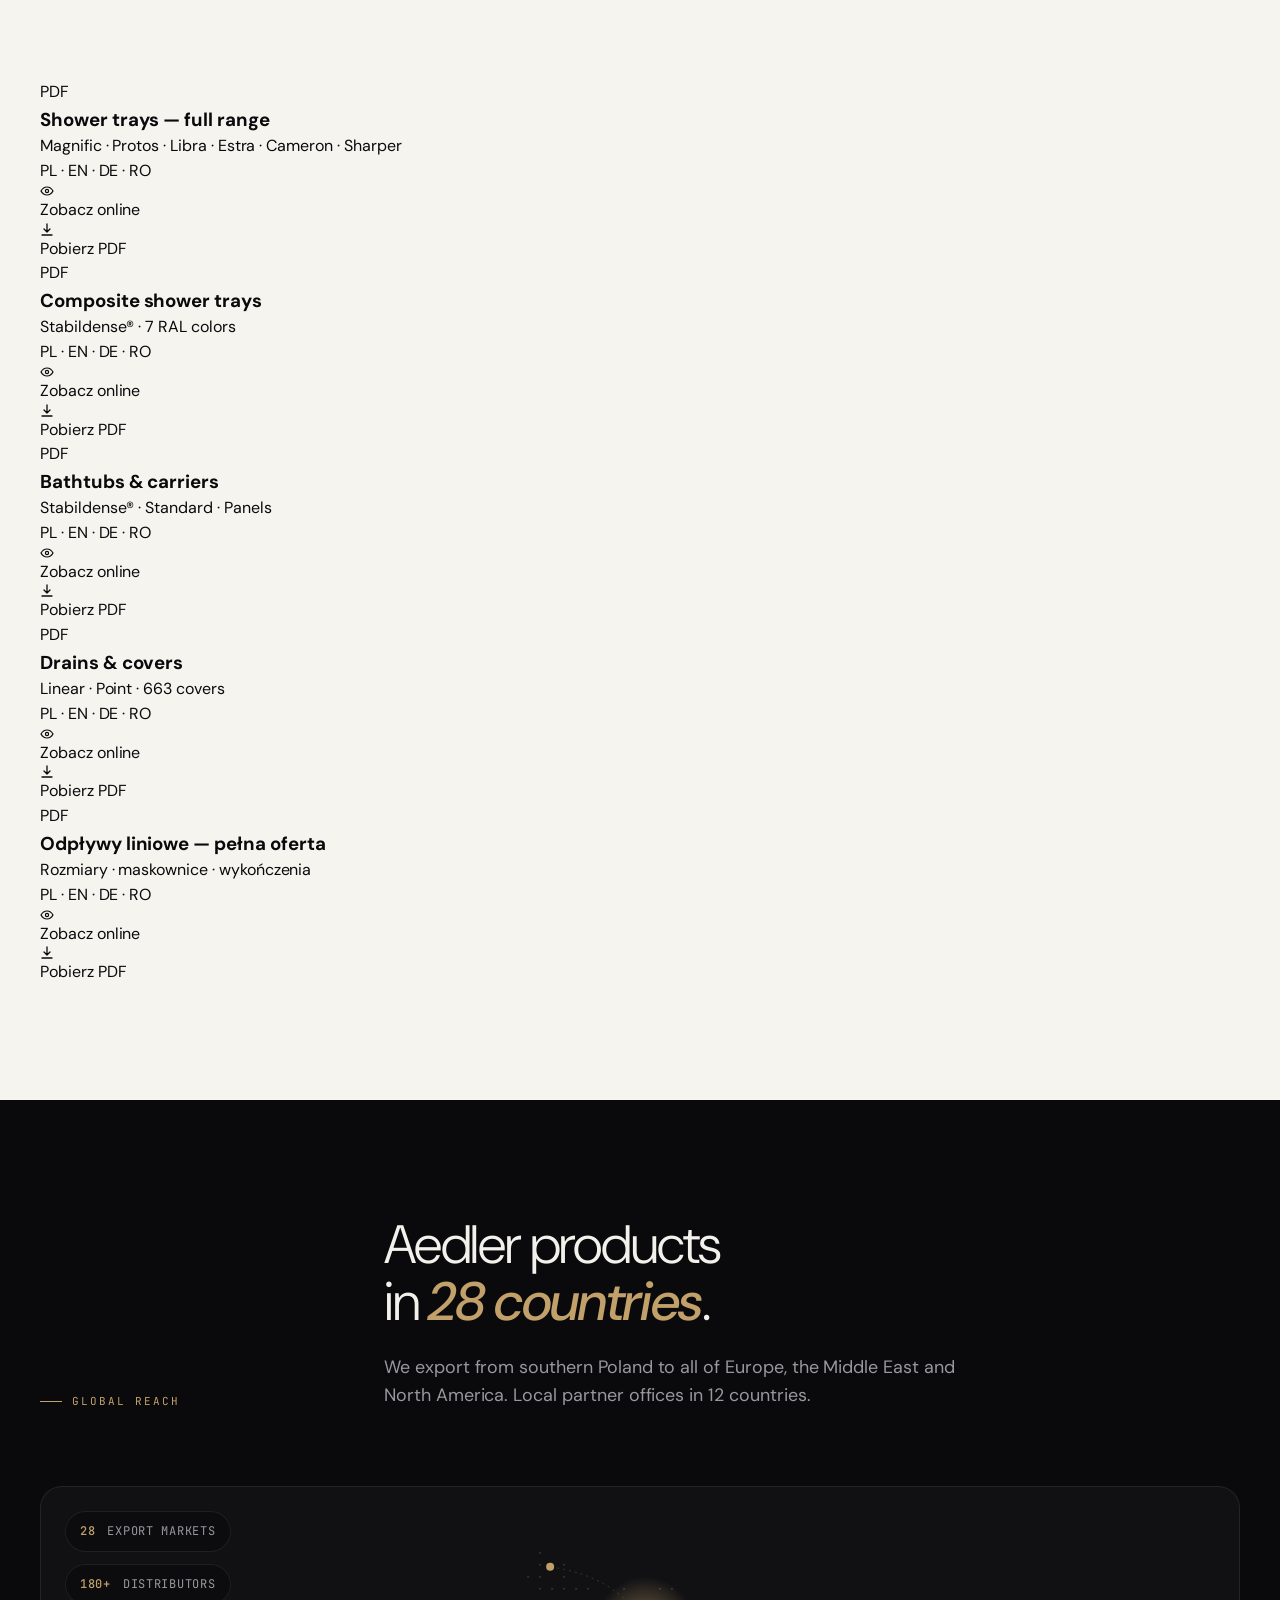
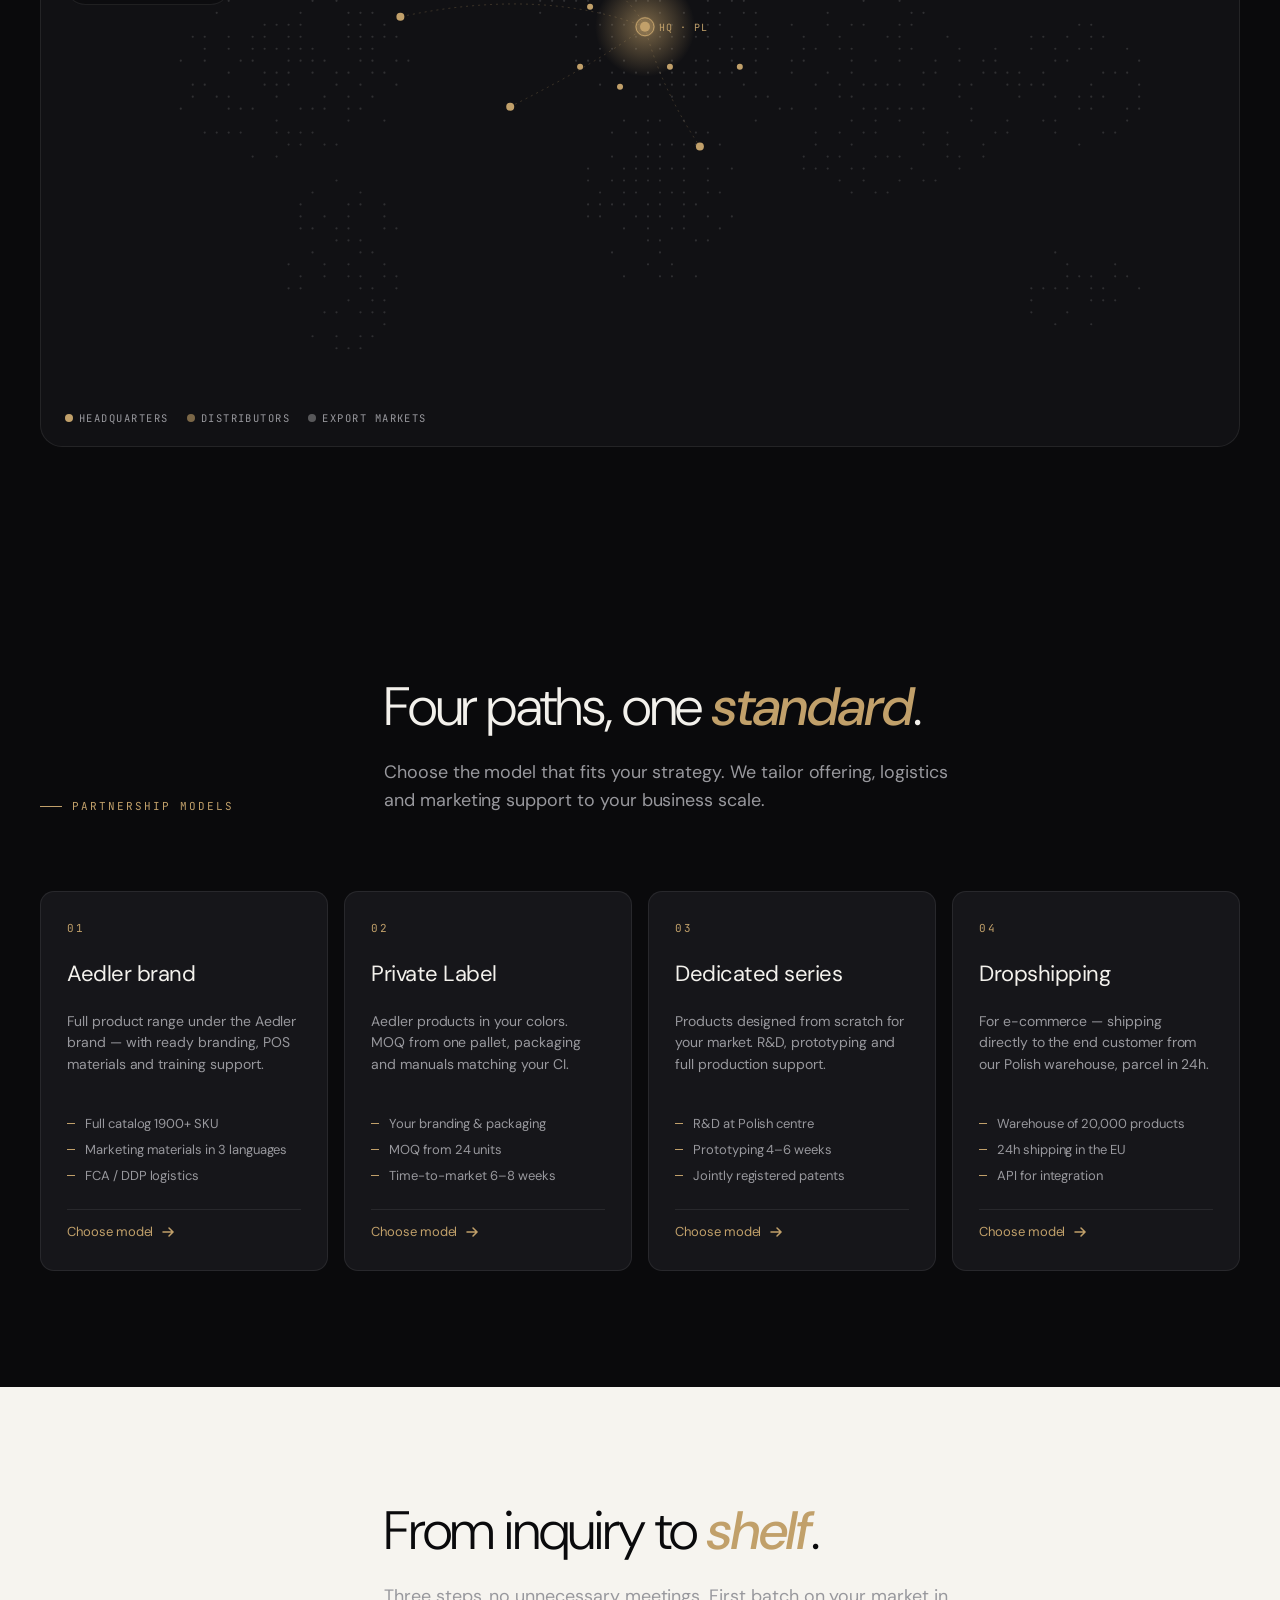
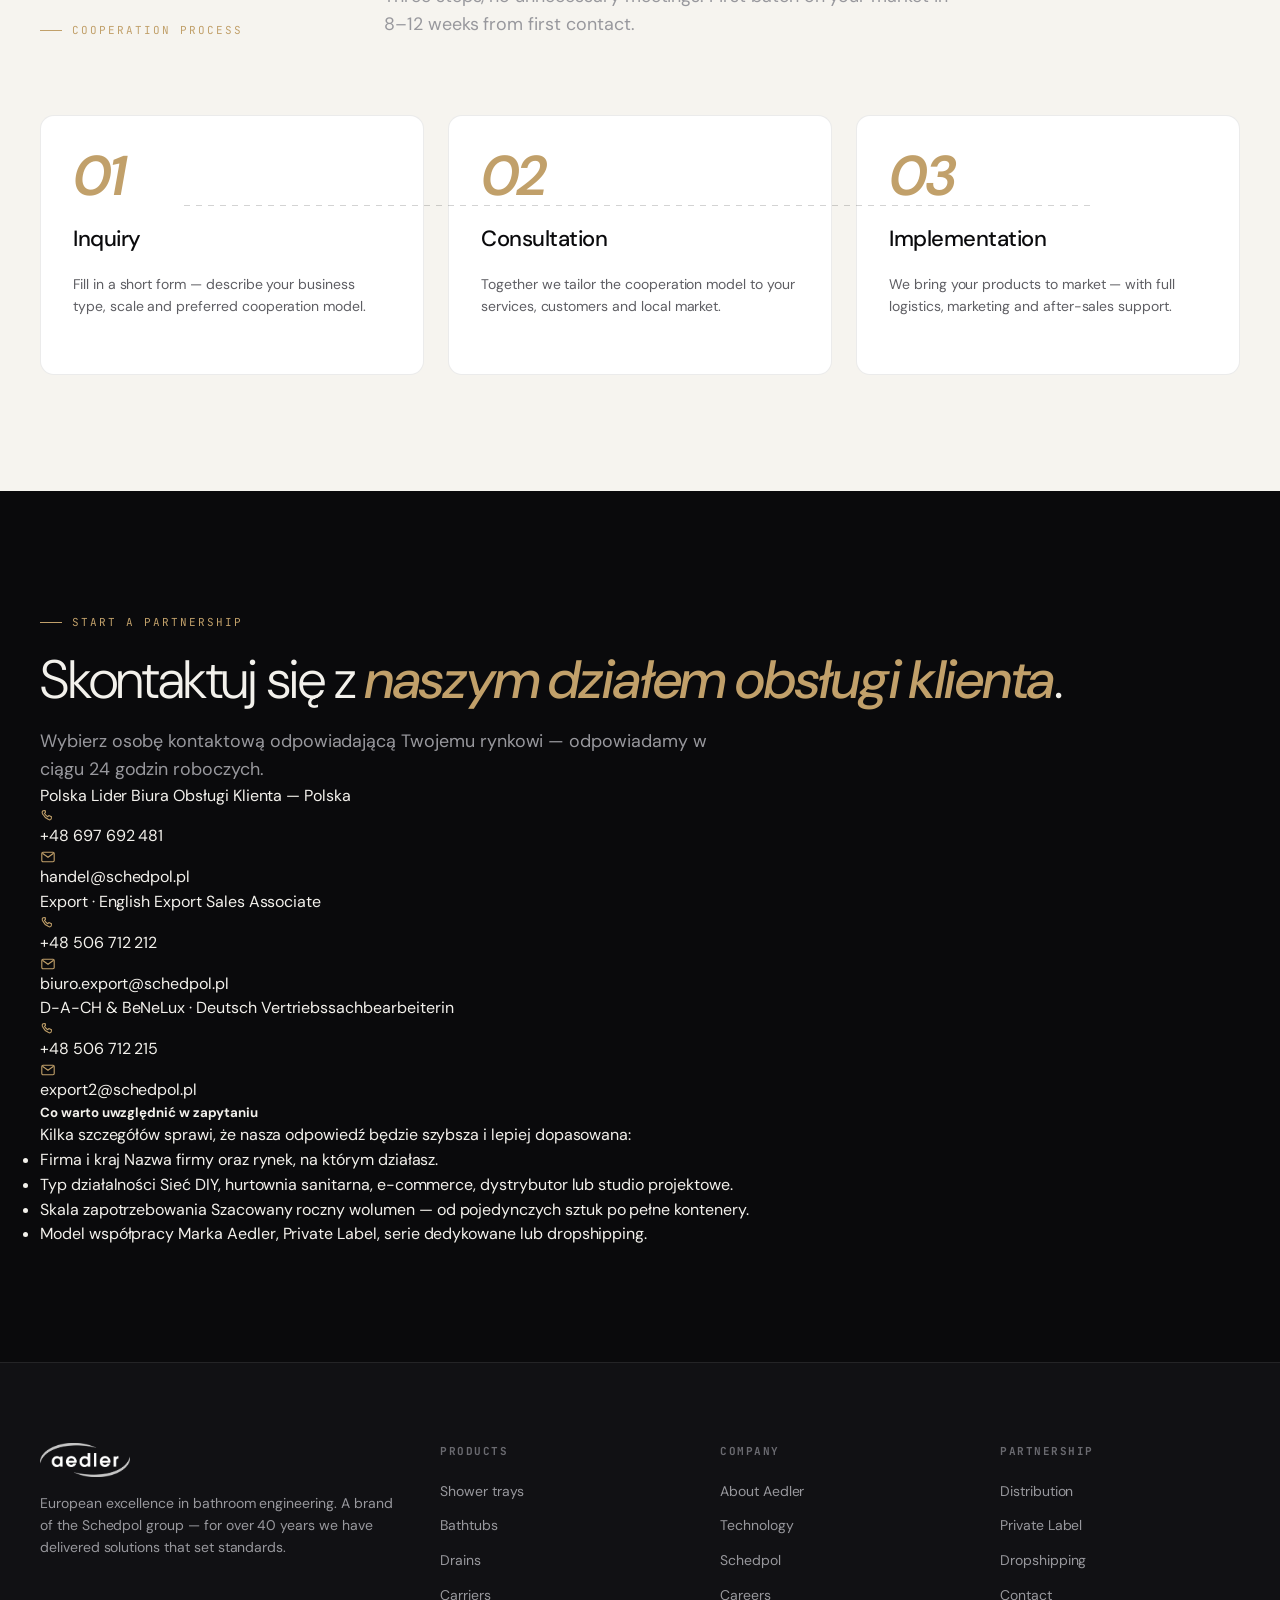
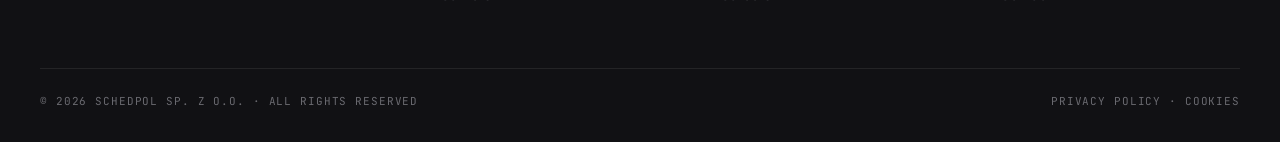
==== commit 2fab66b6: "Add files via upload 2026-07" ====
--- a/index.html
+++ b/index.html
@@ -6,20 +6,24 @@
 
 <!-- ============================== PRIMARY META ============================== -->
 <title>AEDLER — Brodziki, wanny, odpływy · Stabildense® · Made in Poland</title>
-<meta name="description" content="AEDLER — premium brodziki, wanny i odpływy w patentowanej technologii Stabildense®. Marka grupy Schedpol. 40+ lat doświadczenia, eksport do 28 krajów, 1900+ SKU. Współpraca handlowa, Private Label, Dropshipping." />
-<meta name="keywords" content="AEDLER, Aedler, brodziki, wanny, odpływy, Stabildense, brodziki kompozytowe, brodziki akrylowe, wanny akrylowe, odpływy liniowe, nośniki łazienkowe, łazienka, producent łazienkowy, Schedpol, Made in Poland, Private Label, dropshipping łazienka, eksport łazienka" />
+<meta name="description" content="AEDLER — premium brodziki, wanny i odpływy w patentowanej technologii Stabildense®: ultralekki materiał kompozytowy 9 kg/m² o ekstremalnej wytrzymałości na nacisk i uderzenia udarowe. Marka grupy Schedpol, 45+ lat doświadczenia, 1900+ SKU. Współpraca handlowa, Private Label, Dropshipping." />
+<meta name="keywords" content="AEDLER, Aedler, brodziki, wanny, odpływy, Stabildense, brodziki kompozytowe, ultralekki brodzik, lekki brodzik kompozytowy, wytrzymały brodzik, brodziki akrylowe, wanny akrylowe, odpływy liniowe, nośniki łazienkowe, łazienka, producent łazienkowy, Schedpol, Made in Poland, Private Label, dropshipping łazienka, eksport łazienka" />
 <meta name="author" content="Schedpol Sp. z o.o." />
-<meta name="robots" content="index, follow, max-image-preview:large, max-snippet:-1" />
+<meta name="robots" content="index, follow, max-image-preview:large, max-snippet:-1, max-video-preview:-1" />
 <meta name="theme-color" content="#0a0a0c" />
 <meta name="color-scheme" content="dark light" />
 <meta name="format-detection" content="telephone=no" />
 
 <!-- ============================== CANONICAL + LANGUAGES ============================== -->
-<link rel="canonical" href="https://aedler.pl/" />
-<link rel="alternate" hreflang="pl" href="https://aedler.pl/" />
-<link rel="alternate" hreflang="en" href="https://aedler.pl/?lang=en" />
-<link rel="alternate" hreflang="de" href="https://aedler.pl/?lang=de" />
-<link rel="alternate" hreflang="x-default" href="https://aedler.pl/" />
+<link rel="canonical" href="https://aedler.de/" />
+<link rel="alternate" hreflang="pl" href="https://aedler.de/" />
+<link rel="alternate" hreflang="en" href="https://aedler.de/?lang=en" />
+<link rel="alternate" hreflang="de" href="https://aedler.de/?lang=de" />
+<link rel="alternate" hreflang="fr" href="https://aedler.de/?lang=fr" />
+<link rel="alternate" hreflang="cs" href="https://aedler.de/?lang=cs" />
+<link rel="alternate" hreflang="sk" href="https://aedler.de/?lang=sk" />
+<link rel="alternate" hreflang="ro" href="https://aedler.de/?lang=ro" />
+<link rel="alternate" hreflang="x-default" href="https://aedler.de/" />
 
 <!-- ============================== OPEN GRAPH (Facebook, LinkedIn, Slack) ============================== -->
 <meta property="og:type" content="website" />
@@ -27,11 +31,15 @@
 <meta property="og:locale" content="pl_PL" />
 <meta property="og:locale:alternate" content="en_GB" />
 <meta property="og:locale:alternate" content="de_DE" />
-<meta property="og:url" content="https://aedler.pl/" />
+<meta property="og:locale:alternate" content="fr_FR" />
+<meta property="og:locale:alternate" content="cs_CZ" />
+<meta property="og:locale:alternate" content="sk_SK" />
+<meta property="og:locale:alternate" content="ro_RO" />
+<meta property="og:url" content="https://aedler.de/" />
 <meta property="og:title" content="AEDLER — Europejska precyzja, trwały fundament każdej łazienki" />
-<meta property="og:description" content="Premium brodziki, wanny i odpływy z patentowaną technologią Stabildense®. 40+ lat doświadczenia, eksport do 28 krajów. Marka grupy Schedpol — Made in Poland." />
-<meta property="og:image" content="https://aedler.pl/assets/og-image.png" />
-<meta property="og:image:secure_url" content="https://aedler.pl/assets/og-image.png" />
+<meta property="og:description" content="Premium brodziki, wanny i odpływy z patentowaną technologią Stabildense® — ultralekki kompozyt 9 kg/m² o ekstremalnej wytrzymałości. 45+ lat doświadczenia. Marka grupy Schedpol — Made in Poland." />
+<meta property="og:image" content="https://aedler.de/assets/og-image.png" />
+<meta property="og:image:secure_url" content="https://aedler.de/assets/og-image.png" />
 <meta property="og:image:type" content="image/png" />
 <meta property="og:image:width" content="1200" />
 <meta property="og:image:height" content="630" />
@@ -40,8 +48,8 @@
 <!-- ============================== TWITTER / X CARDS ============================== -->
 <meta name="twitter:card" content="summary_large_image" />
 <meta name="twitter:title" content="AEDLER — Europejska precyzja w inżynierii łazienkowej" />
-<meta name="twitter:description" content="Premium brodziki, wanny, odpływy. Patentowana technologia Stabildense®. Made in Poland · 40+ lat doświadczenia · 28 krajów." />
-<meta name="twitter:image" content="https://aedler.pl/assets/og-image.png" />
+<meta name="twitter:description" content="Premium brodziki, wanny, odpływy. Stabildense® — ultralekki kompozyt 9 kg/m², ekstremalna wytrzymałość. Made in Poland · 45+ lat doświadczenia." />
+<meta name="twitter:image" content="https://aedler.de/assets/og-image.png" />
 <meta name="twitter:image:alt" content="AEDLER — brodziki, wanny i odpływy z technologią Stabildense®" />
 
 <!-- ============================== ICONS / PWA ============================== -->
@@ -52,7 +60,7 @@
 <!-- ============================== PERFORMANCE HINTS ============================== -->
 <link rel="preconnect" href="https://fonts.googleapis.com" />
 <link rel="preconnect" href="https://fonts.gstatic.com" crossorigin />
-<link rel="preload" as="image" href="assets/render-aranz-04.jpg" fetchpriority="high" />
+<link rel="preload" as="image" href="assets/hero-main.jpg" fetchpriority="high" />
 
 <!-- ============================== STYLES ============================== -->
 <link rel="stylesheet" href="assets/styles.css" />
@@ -63,19 +71,19 @@
 {
   "@context": "https://schema.org",
   "@type": "Organization",
-  "@id": "https://aedler.pl/#organization",
+  "@id": "https://aedler.de/#organization",
   "name": "AEDLER",
   "alternateName": "Aedler",
-  "url": "https://aedler.pl/",
-  "logo": "https://aedler.pl/assets/logo.png",
-  "image": "https://aedler.pl/assets/og-image.png",
+  "url": "https://aedler.de/",
+  "logo": "https://aedler.de/assets/logo.png",
+  "image": "https://aedler.de/assets/og-image.png",
   "description": "AEDLER — europejska marka brodzików, wanien i odpływów z patentowaną technologią Stabildense®. Marka grupy Schedpol Sp. z o.o.",
   "parentOrganization": {
     "@type": "Organization",
     "name": "Schedpol Sp. z o.o.",
     "url": "https://schedpol.pl/"
   },
-  "foundingDate": "1986",
+  "foundingDate": "1981",
   "foundingLocation": {
     "@type": "Place",
     "address": {
@@ -96,8 +104,8 @@
       "@type": "ContactPoint",
       "contactType": "sales",
       "areaServed": "Worldwide",
-      "availableLanguage": ["Polish", "English", "German"],
-      "email": "export@aedler.eu"
+      "availableLanguage": ["Polish", "English", "German", "French", "Czech", "Slovak", "Romanian"],
+      "email": "biuro.export@schedpol.pl"
     }
   ],
   "sameAs": [
@@ -108,6 +116,8 @@
     "Wanny akrylowe",
     "Odpływy liniowe",
     "Technologia Stabildense®",
+    "Ultralekkie materiały kompozytowe (9 kg/m²)",
+    "Renowacja łazienki — wymiana wanny na prysznic",
     "Akcesoria łazienkowe",
     "Private Label produkcja",
     "Eksport produktów łazienkowych"
@@ -120,12 +130,12 @@
 {
   "@context": "https://schema.org",
   "@type": "WebSite",
-  "@id": "https://aedler.pl/#website",
-  "url": "https://aedler.pl/",
+  "@id": "https://aedler.de/#website",
+  "url": "https://aedler.de/",
   "name": "AEDLER",
   "description": "Europejska precyzja w inżynierii łazienkowej",
-  "publisher": { "@id": "https://aedler.pl/#organization" },
-  "inLanguage": ["pl-PL", "en-GB", "de-DE"]
+  "publisher": { "@id": "https://aedler.de/#organization" },
+  "inLanguage": ["pl-PL", "en-GB", "de-DE", "fr-FR", "cs-CZ", "sk-SK", "ro-RO"]
 }
 </script>
 
@@ -134,16 +144,16 @@
 {
   "@context": "https://schema.org",
   "@type": "Brand",
-  "@id": "https://aedler.pl/#brand",
+  "@id": "https://aedler.de/#brand",
   "name": "AEDLER",
-  "logo": "https://aedler.pl/assets/logo.png",
-  "url": "https://aedler.pl/",
+  "logo": "https://aedler.de/assets/logo.png",
+  "url": "https://aedler.de/",
   "slogan": "Europejska precyzja, trwały fundament każdej łazienki.",
   "description": "Premium brodziki, wanny, odpływy i nośniki w patentowanej technologii Stabildense®.",
   "owns": {
     "@type": "Product",
     "name": "Stabildense®",
-    "description": "Patentowana pięciowarstwowa technologia konstrukcji brodzików i wanien z wzmocnieniem metalowym, izolacją termiczną i akustyczną. Obciążenie do 1500 kg, bezfreonowa, zarejestrowana w UE."
+    "description": "Patentowana pięciowarstwowa technologia konstrukcji brodzików i wanien z wzmocnieniem metalowym, izolacją termiczną i akustyczną. Ultralekki materiał kompozytowy — zaledwie 9 kg/m² — przy obciążeniu do 1500 kg i ekstremalnej odporności na uderzenia udarowe. Bezfreonowa, zarejestrowana w UE."
   }
 }
 </script>
@@ -162,9 +172,9 @@
         "@type": "Product",
         "name": "Brodziki AEDLER",
         "description": "Brodziki kompozytowe, zintegrowane i akrylowe w technologii Stabildense® i Standard Plus®. Antypoślizgowe, certyfikowane DIN EN 16165.",
-        "brand": { "@id": "https://aedler.pl/#brand" },
+        "brand": { "@id": "https://aedler.de/#brand" },
         "category": "Bathroom shower trays",
-        "image": "https://aedler.pl/assets/render-omega-140.jpg"
+        "image": "https://aedler.de/assets/render-omega-140.jpg"
       }
     },
     {
@@ -174,9 +184,9 @@
         "@type": "Product",
         "name": "Wanny AEDLER",
         "description": "Wanny wielowarstwowe Stabildense® i klasyczne akrylowe z zachowaniem ciepła wody do kilku godzin.",
-        "brand": { "@id": "https://aedler.pl/#brand" },
+        "brand": { "@id": "https://aedler.de/#brand" },
         "category": "Bathtubs",
-        "image": "https://aedler.pl/assets/render-wanna-ferra.jpg"
+        "image": "https://aedler.de/assets/render-wanna-ferra.jpg"
       }
     },
     {
@@ -186,9 +196,9 @@
         "@type": "Product",
         "name": "Odpływy AEDLER",
         "description": "Odpływy liniowe, punktowe i podpłytkowe. Maskownice w 663 wariantach designu.",
-        "brand": { "@id": "https://aedler.pl/#brand" },
+        "brand": { "@id": "https://aedler.de/#brand" },
         "category": "Drains and grates",
-        "image": "https://aedler.pl/assets/render-slimlux-1.jpg"
+        "image": "https://aedler.de/assets/render-slimlux-1.jpg"
       }
     },
     {
@@ -198,9 +208,9 @@
         "@type": "Product",
         "name": "Nośniki i obudowy AEDLER",
         "description": "Stelaże instalacyjne, panele frontowe i akcesoria spa. Pełna inżynieria łazienki.",
-        "brand": { "@id": "https://aedler.pl/#brand" },
+        "brand": { "@id": "https://aedler.de/#brand" },
         "category": "Bathroom installation carriers",
-        "image": "https://aedler.pl/assets/render-antis-carrier.jpg"
+        "image": "https://aedler.de/assets/render-antis-carrier.jpg"
       }
     }
   ]
@@ -218,7 +228,7 @@
       "name": "Czym jest technologia Stabildense®?",
       "acceptedAnswer": {
         "@type": "Answer",
-        "text": "Stabildense® to patentowana pięciowarstwowa konstrukcja brodzików i wanien AEDLER. Łączy premium akryl, warstwę kompozytową, piankę izolacyjną, wzmocnienia metalowe i system stabilizujący. Zapewnia obciążenie do 1500 kg, doskonałą izolację termiczną i akustyczną, jest bezfreonowa i zarejestrowana w Unii Europejskiej."
+        "text": "Stabildense® to patentowana pięciowarstwowa konstrukcja brodzików i wanien AEDLER. Łączy premium akryl, warstwę kompozytową, piankę izolacyjną, wzmocnienia metalowe i system stabilizujący. Materiał kompozytowy w brodziku waży zaledwie 9 kg/m², a mimo to zapewnia obciążenie do 1500 kg oraz ekstremalną odporność na nacisk i uderzenia udarowe. Zapewnia doskonałą izolację termiczną i akustyczną, jest bezfreonowa i zarejestrowana w Unii Europejskiej."
       }
     },
     {
@@ -226,7 +236,7 @@
       "name": "Gdzie produkowane są produkty AEDLER?",
       "acceptedAnswer": {
         "@type": "Answer",
-        "text": "Wszystkie produkty AEDLER produkowane są w jednym certyfikowanym zakładzie Schedpol Sp. z o.o. w południowej Polsce. 92% materiałów pochodzi z Unii Europejskiej, a fabryka korzysta w 100% z energii odnawialnej."
+        "text": "Wszystkie produkty AEDLER produkowane są w jednym certyfikowanym zakładzie Schedpol Sp. z o.o. w północno-zachodniej części Polski. 92% materiałów pochodzi z Unii Europejskiej, a fabryka korzysta w 100% z energii odnawialnej."
       }
     },
     {
@@ -234,7 +244,7 @@
       "name": "Jakie modele współpracy oferuje AEDLER?",
       "acceptedAnswer": {
         "@type": "Answer",
-        "text": "AEDLER oferuje cztery modele współpracy B2B: (1) sprzedaż pod marką Aedler z pełnym brandingiem i POS, (2) Private Label z brandingiem partnera od MOQ 24 sztuk, (3) Serie dedykowane z pełnym R&D i prototypowaniem 4–6 tygodni, (4) Dropshipping z magazynem 20 000 produktów i wysyłką 24h w UE."
+        "text": "AEDLER oferuje cztery modele współpracy B2B: (1) sprzedaż pod marką Aedler z pełnym brandingiem i POS, (2) Private Label z brandingiem partnera już od MOQ 1 sztuki, także w mix palecie, (3) Serie dedykowane z pełnym R&D i prototypowaniem 4–6 tygodni, (4) Dropshipping z magazynem 20 000 produktów i wysyłką 24h w UE."
       }
     },
     {
@@ -242,7 +252,7 @@
       "name": "Do ilu krajów eksportowane są produkty AEDLER?",
       "acceptedAnswer": {
         "@type": "Answer",
-        "text": "Produkty AEDLER są eksportowane do 28 krajów na 4 kontynentach, z siecią ponad 180 dystrybutorów oraz lokalnych biur partnerów handlowych w 12 krajach Europy, Bliskiego Wschodu i Ameryki Północnej."
+        "text": "Produkty AEDLER są dostępne w kilkunastu krajach Europy, z siecią ponad 180 dystrybutorów oraz lokalnymi biurami partnerów handlowych w 12 krajach. Produkcja prowadzona jest w fabryce w północno-zachodniej części Polski."
       }
     },
     {
@@ -250,9 +260,54 @@
       "name": "Jakie certyfikaty posiada AEDLER?",
       "acceptedAnswer": {
         "@type": "Answer",
-        "text": "Produkty AEDLER spełniają normy DIN EN 16165 (antypoślizgowość), certyfikaty higieny i akustyki, a producent Schedpol posiada systemy zarządzania jakością ISO 9001 i środowiskiem ISO 14001 od ponad dekady."
+        "text": "Produkty AEDLER spełniają normy DIN EN 16165 (antypoślizgowość), są zgodne z europejskimi normami CE (EN) oraz posiadają atesty higieniczne i certyfikaty akustyczne."
       }
     }
+  ]
+}
+</script>
+
+<!-- Videos (rich results for video search) -->
+<script type="application/ld+json">
+{
+  "@context": "https://schema.org",
+  "@type": "VideoObject",
+  "name": "Stabildense® w brodzikach — technologia AEDLER",
+  "description": "Jak wielowarstwowa struktura Stabildense® w brodzikach AEDLER zapewnia izolację termiczną, tłumienie akustyczne i wytrzymałość do 1500 kg.",
+  "thumbnailUrl": "https://i.ytimg.com/vi/Z6Pmj5tpbic/maxresdefault.jpg",
+  "uploadDate": "2024-01-01",
+  "contentUrl": "https://youtu.be/Z6Pmj5tpbic",
+  "embedUrl": "https://www.youtube-nocookie.com/embed/Z6Pmj5tpbic",
+  "publisher": { "@id": "https://aedler.de/#organization" }
+}
+</script>
+<script type="application/ld+json">
+{
+  "@context": "https://schema.org",
+  "@type": "VideoObject",
+  "name": "System renowacji AEDLER — szybka wymiana wanny na prysznic",
+  "description": "Gotowy system renowacji AEDLER umożliwiający szybką wymianę wanny na prysznic — bez kucia i bałaganu budowlanego.",
+  "thumbnailUrl": "https://i.ytimg.com/vi/PV7fNG78X4Y/maxresdefault.jpg",
+  "uploadDate": "2026-01-01",
+  "contentUrl": "https://www.youtube.com/watch?v=PV7fNG78X4Y",
+  "embedUrl": "https://www.youtube-nocookie.com/embed/PV7fNG78X4Y",
+  "publisher": { "@id": "https://aedler.de/#organization" }
+}
+</script>
+
+<!-- Product catalogs as downloadable documents (for search + AI assistants) -->
+<script type="application/ld+json">
+{
+  "@context": "https://schema.org",
+  "@type": "ItemList",
+  "name": "Katalogi produktowe AEDLER (PDF)",
+  "description": "Pełne zestawienia produktowe AEDLER w formacie PDF, dostępne online i do pobrania, w językach PL, EN, DE i RO.",
+  "itemListElement": [
+    { "@type": "ListItem", "position": 1, "item": { "@type": "DigitalDocument", "name": "Brodziki — oferta i kolory", "encodingFormat": "application/pdf", "inLanguage": ["pl","en","de","ro"], "url": "https://aedler.de/assets/katalog-1.pdf", "publisher": { "@id": "https://aedler.de/#organization" } } },
+    { "@type": "ListItem", "position": 2, "item": { "@type": "DigitalDocument", "name": "Brodziki — zestawienie wymiarów", "encodingFormat": "application/pdf", "inLanguage": ["pl","en","de","ro"], "url": "https://aedler.de/assets/katalog-2.pdf", "publisher": { "@id": "https://aedler.de/#organization" } } },
+    { "@type": "ListItem", "position": 3, "item": { "@type": "DigitalDocument", "name": "Wanny — pełna oferta", "encodingFormat": "application/pdf", "inLanguage": ["pl","en","de","ro"], "url": "https://aedler.de/assets/katalog-3.pdf", "publisher": { "@id": "https://aedler.de/#organization" } } },
+    { "@type": "ListItem", "position": 4, "item": { "@type": "DigitalDocument", "name": "Odpływy — serie SLIT · SLIM · BASE", "encodingFormat": "application/pdf", "inLanguage": ["pl","en","de","ro"], "url": "https://aedler.de/assets/katalog-4.pdf", "publisher": { "@id": "https://aedler.de/#organization" } } },
+    { "@type": "ListItem", "position": 5, "item": { "@type": "DigitalDocument", "name": "Odpływy liniowe — pełna oferta", "encodingFormat": "application/pdf", "inLanguage": ["pl","en","de","ro"], "url": "https://aedler.de/assets/katalog-5.pdf", "publisher": { "@id": "https://aedler.de/#organization" } } }
   ]
 }
 </script>
@@ -274,9 +329,13 @@
     </nav>
     <div class="nav-actions">
       <div class="lang-switcher" role="group" aria-label="Language">
-        <button type="button" data-lang="pl">PL</button>
         <button type="button" data-lang="en">EN</button>
         <button type="button" data-lang="de">DE</button>
+        <button type="button" data-lang="fr">FR</button>
+        <button type="button" data-lang="pl">PL</button>
+        <button type="button" data-lang="cs">CS</button>
+        <button type="button" data-lang="sk">SK</button>
+        <button type="button" data-lang="ro">RO</button>
       </div>
       <a href="#contact" class="btn btn--primary nav-cta" data-i18n="nav.cta">Rozpocznij współpracę</a>
       <button class="nav-burger" aria-label="Menu"><span></span></button>
@@ -317,7 +376,7 @@
         </div>
       </div>
       <div class="hero-visual reveal" data-delay="1">
-        <img src="assets/render-aranz-04.jpg" alt="Aedler bathroom arrangement" loading="eager" />
+        <img src="assets/hero-main.jpg" alt="Brodzik Aedler w czarnym macie — nowoczesna łazienka w trawertynie" loading="eager" />
         <div class="hero-tag">
           <span class="dot"></span>
           <span data-i18n="hero.tag">Aedler · Made in Poland</span>
@@ -328,10 +387,10 @@
     <div class="hero-meta-row reveal" data-delay="2">
       <div>
         <div class="label" data-i18n="hero.meta.heritage.label">Dziedzictwo</div>
-        <div class="value" data-i18n="hero.meta.heritage.value">40+ lat</div>
+        <div class="value" data-i18n="hero.meta.heritage.value">45+ lat</div>
       </div>
       <div>
-        <div class="label" data-i18n="hero.meta.patents.label">Patenty</div>
+        <div class="label" data-i18n="hero.meta.patents.label">Wzory zastrzeżone</div>
         <div class="value" data-i18n="hero.meta.patents.value">20+</div>
       </div>
       <div>
@@ -348,7 +407,7 @@
 <section class="trust" aria-label="Trust bar" data-screen-label="02 Trust">
   <div class="container">
     <div class="trust-head reveal">
-      <p data-i18n="trust.title">Zaufały nam europejskie sieci DIY</p>
+      <p data-i18n="trust.title">Zaufały nam między innymi europejskie sieci DIY — poniżej wybrane przykłady</p>
       <p style="opacity:0.55" data-i18n="trust.meta">Partnerzy handlowi</p>
     </div>
     <div class="trust-rail">
@@ -441,12 +500,12 @@
 
     <div class="numbers-grid">
       <div class="num-cell reveal">
-        <div class="num-value"><span data-count="40" data-suffix="">0</span><sup>+</sup></div>
+        <div class="num-value"><span data-count="45" data-suffix="">45</span><sup>+</sup></div>
         <div class="num-label" data-i18n="num.years">Lat doświadczenia</div>
       </div>
       <div class="num-cell reveal" data-delay="1">
         <div class="num-value"><span data-count="20" data-suffix="">0</span><sup>+</sup></div>
-        <div class="num-label" data-i18n="num.patents">Patentów</div>
+        <div class="num-label" data-i18n="num.patents">WZORÓW ZASTRZEŻONYCH</div>
       </div>
       <div class="num-cell reveal" data-delay="2">
         <div class="num-value"><span data-count="15" data-suffix="M">0</span><sup>+</sup></div>
@@ -469,8 +528,8 @@
         <div class="num-label" data-i18n="num.stock">Produktów na stocku</div>
       </div>
       <div class="num-cell reveal" data-delay="3">
-        <div class="num-value"><span data-count="600000">0</span></div>
-        <div class="num-label" data-i18n="num.units">Wyprodukowanych modeli</div>
+        <div class="num-value"><span data-count="350000" data-prefix="+">0</span></div>
+        <div class="num-label" data-i18n="num.units">Roczna produkcja wyrobów gotowych</div>
       </div>
     </div>
   </div>
@@ -501,6 +560,19 @@
           </span>
           <h3 data-i18n-html="tech.slide1.title">Trwałość bez <em>kompromisów</em>.</h3>
           <p data-i18n="tech.slide1.body">Brodziki w technologii Stabildense®…</p>
+          <div class="spec-duo">
+            <span class="spec-duo-tag" data-i18n="tech.spec.tagline">Ultralekki. Ekstremalnie wytrzymały.</span>
+            <div class="spec-duo-row">
+              <div class="spec">
+                <span class="spec-v">9<small>kg/m²</small></span>
+                <span class="spec-l" data-i18n="tech.spec.light.label">Waga kompozytu</span>
+              </div>
+              <div class="spec">
+                <span class="spec-v">1500<small>kg</small></span>
+                <span class="spec-l" data-i18n="tech.spec.strong.label">Wytrzymałość na nacisk</span>
+              </div>
+            </div>
+          </div>
           <div class="carousel-icons">
             <div class="ic" title="Thermal"><svg viewBox="0 0 24 24"><path d="M12 3v10m0 0a4 4 0 1 0 4 4M12 13a4 4 0 1 1-4 4M12 3a2 2 0 0 1 2 2v8m-4 0V5a2 2 0 0 1 2-2z"/></svg></div>
             <div class="ic" title="Acoustic"><svg viewBox="0 0 24 24"><path d="M4 9v6h4l5 4V5L8 9H4z M16 8a5 5 0 0 1 0 8 M19 5a8 8 0 0 1 0 14"/></svg></div>
@@ -511,7 +583,7 @@
         <div class="carousel-slide">
           <span class="tech-tag">
             <img src="assets/stabildense-badge.png" class="stabildense-badge stabildense-badge--sm" alt="Stabildense®" />
-            <span data-i18n="tech.slide2.subtag">· Brodziki zintegrowane</span>
+            <span data-i18n="tech.slide2.subtag">· Brodziki podpłytkowe</span>
           </span>
           <h3 data-i18n-html="tech.slide2.title">Maksimum wygody <em>montażu</em>.</h3>
           <p data-i18n="tech.slide2.body">Zintegrowana podbudowa StabilDense®…</p>
@@ -562,8 +634,54 @@
   </div>
 </section>
 
+<!-- ============================== VIDEO / SEE IT IN ACTION ============================== -->
+<section id="video" class="section section--light video-band" data-screen-label="06 Video">
+  <div class="container">
+    <div class="section-head">
+      <span class="eyebrow reveal" data-i18n="video.eyebrow">Zobacz w akcji</span>
+      <div>
+        <h2 class="h-section reveal" data-delay="1" data-i18n-html="video.title">Inżynieria, którą <em>widać</em>.</h2>
+      </div>
+    </div>
+
+    <div class="video-grid">
+      <figure class="video-card reveal" data-delay="1">
+        <div class="video-embed" data-video="Z6Pmj5tpbic">
+          <img class="video-thumb" src="https://i.ytimg.com/vi/Z6Pmj5tpbic/hqdefault.jpg" alt="" loading="lazy" />
+          <button type="button" class="video-play" data-i18n-attr="aria-label:video.play" aria-label="Odtwórz film">
+            <svg width="26" height="26" viewBox="0 0 26 26" fill="none" aria-hidden="true"><path d="M9 7.5l10 5.5-10 5.5z" fill="currentColor"/></svg>
+          </button>
+        </div>
+        <figcaption class="video-meta">
+          <span class="video-badge" data-i18n="video.v1.badge">Technologia</span>
+          <h3 data-i18n="video.v1.title">Stabildense® w brodzikach</h3>
+          <p data-i18n="video.v1.desc">Jak wielowarstwowa struktura Stabildense® daje ciepło, ciszę i wytrzymałość.</p>
+          <div class="video-specs">
+            <span class="vspec"><b>9 kg/m²</b><span data-i18n="tech.spec.light.label">Waga kompozytu</span></span>
+            <span class="vspec"><b>1500 kg</b><span data-i18n="tech.spec.strong.label">Wytrzymałość na nacisk</span></span>
+          </div>
+        </figcaption>
+      </figure>
+
+      <figure class="video-card reveal" data-delay="2">
+        <div class="video-embed" data-video="PV7fNG78X4Y">
+          <img class="video-thumb" src="https://i.ytimg.com/vi/PV7fNG78X4Y/hqdefault.jpg" alt="" loading="lazy" />
+          <button type="button" class="video-play" data-i18n-attr="aria-label:video.play" aria-label="Odtwórz film">
+            <svg width="26" height="26" viewBox="0 0 26 26" fill="none" aria-hidden="true"><path d="M9 7.5l10 5.5-10 5.5z" fill="currentColor"/></svg>
+          </button>
+        </div>
+        <figcaption class="video-meta">
+          <span class="video-badge video-badge--new" data-i18n="video.v2.badge">Nowość</span>
+          <h3 data-i18n="video.v2.title">System renowacji — wymiana wanny na prysznic</h3>
+          <p data-i18n="video.v2.desc">Gotowy system szybkiej wymiany wanny na prysznic — bez kucia i bałaganu.</p>
+        </figcaption>
+      </figure>
+    </div>
+  </div>
+</section>
+
 <!-- ============================== TECH + ESG BENTO ============================== -->
-<section class="section" data-screen-label="06 Innovation">
+<section class="section" data-screen-label="07 Innovation">
   <div class="container">
     <div class="section-head">
       <span class="eyebrow reveal" data-i18n="esg.eyebrow">Innowacja & odpowiedzialność</span>
@@ -586,7 +704,7 @@
           <div class="layer l2"><span data-i18n="esg.tech.l2">Warstwa kompozytowa</span></div>
           <div class="layer l1"><span data-i18n="esg.tech.l1">Akryl premium</span></div>
         </div>
-        <p data-i18n="esg.tech.body">5-warstwowa konstrukcja kompozytowa z metalowym wzmocnieniem.</p>
+        <p data-i18n="esg.tech.body">5-warstwowa konstrukcja kompozytowa z metalowym wzmocnieniem. Wzór zastrzeżony, innowacja opracowana w polskim centrum R&D Schedpol; rozwiązanie stosowane z powodzeniem od blisko 20 lat. Waga materiału kompozytowego w brodziku to zaledwie 9 kg/m² — przy ekstremalnej wytrzymałości na nacisk i uderzenia udarowe.</p>
       </div>
 
       <div class="bento-card reveal" data-delay="1">
@@ -597,7 +715,7 @@
         </svg>
         <div style="position:relative">
           <span class="tag" data-i18n="esg.eps.title">Recykling EPS</span>
-          <h4 style="margin-top:14px" data-i18n="esg.eps.body">Zamknięty obieg styropianu — odpady produkcyjne wracają na linię.</h4>
+          <h4 style="margin-top:14px" data-i18n="esg.eps.body">Unikatowy zamknięty obieg produkcji ultra gęstego EPS — odpady produkcyjne są w 100% przetwarzane i wracają na linię.</h4>
         </div>
       </div>
 
@@ -610,7 +728,7 @@
         </svg>
         <div style="position:relative">
           <span class="tag" data-i18n="esg.pl.title">Made in Poland</span>
-          <h4 style="margin-top:14px" data-i18n="esg.pl.body">Cała produkcja w jednym, certyfikowanym zakładzie w południowej Polsce.</h4>
+          <h4 style="margin-top:14px" data-i18n="esg.pl.body">Cała produkcja w jednym, certyfikowanym zakładzie w północno-zachodniej Polsce.</h4>
         </div>
       </div>
 
@@ -629,118 +747,173 @@
           <span class="esg-lbl" data-i18n="esg.numbers.r3.l">Emisji freonów</span>
         </div>
         <div class="esg-row">
-          <span class="esg-val"><em data-i18n="esg.numbers.r4.v">12+</em></span>
+          <span class="esg-val"><em data-i18n="esg.numbers.r4.v">15+</em></span>
           <span class="esg-lbl" data-i18n="esg.numbers.r4.l">Lat gwarancji</span>
         </div>
       </div>
 
       <div class="bento-card reveal" data-delay="2">
         <span class="tag" data-i18n="esg.eu.title">Normy UE</span>
-        <h4 data-i18n="esg.eu.body">DIN EN 16165, certyfikaty akustyki, antypoślizgowości i higieny.</h4>
+        <h4 data-i18n="esg.eu.body">PN-EN 14527:2006+A1:2012, PN-EN 251:2013-04, PN-EN 16165:2022 (metoda A, klasy A–C — TÜV Rheinland) oraz PN-EN 1253. Certyfikaty akustyki, antypoślizgowości i higieny.</h4>
       </div>
 
       <div class="bento-card reveal" data-delay="3">
-        <span class="tag" data-i18n="esg.iso.title">ISO 9001 / 14001</span>
-        <h4 data-i18n="esg.iso.body">System zarządzania jakością i środowiskiem od ponad dekady.</h4>
+        <span class="tag" data-i18n="esg.iso.title">Zgodność CE / EN</span>
+        <h4 data-i18n="esg.iso.body">Zgodność z europejskimi normami CE (EN) oraz atesty higieniczne.</h4>
       </div>
     </div>
   </div>
 </section>
 
 <!-- ============================== CATALOG (4 boards) ============================== -->
-<section class="section catalog" data-screen-label="07 Catalog">
+<section class="section catalog" data-screen-label="08 Catalog">
   <div class="container">
     <div class="section-head">
       <span class="eyebrow reveal" data-i18n="cat.eyebrow">Pełna oferta</span>
       <div>
         <h2 class="h-section reveal" data-delay="1" data-i18n-html="cat.title">Katalog produktów <em>w jednym miejscu</em>.</h2>
-        <p class="lead reveal" data-delay="2" style="margin-top:24px" data-i18n="cat.lead">Pełna oferta brodzików, wanien, odpływów i nośników.</p>
-      </div>
-    </div>
-
-    <div class="cat-grid">
-      <article class="cat-card reveal" data-zoom="assets/oferta1.jpg">
-        <div class="preview">
-          <img src="assets/oferta1.jpg" alt="" loading="lazy" />
-          <span class="zoom" data-i18n-attr="aria-label:cat.zoom" aria-label="Expand">
-            <svg width="14" height="14" viewBox="0 0 14 14" fill="none"><path d="M2 6V2h4M12 8v4H8M2 8v4h4M12 6V2H8" stroke="currentColor" stroke-width="1.4" stroke-linecap="round"/></svg>
-          </span>
-        </div>
-        <div class="body">
-          <div>
-            <h3 data-i18n="cat.b1.title">Brodziki — pełna oferta</h3>
-            <p data-i18n="cat.b1.sub">Magnific · Protos · Libra · Estra · Cameron · Sharper</p>
-          </div>
-          <span class="arrow" style="font-family:var(--font-mono);font-size:11px;letter-spacing:0.1em;text-transform:uppercase;color:var(--gold-deep)">01</span>
+        <p class="lead reveal" data-delay="2" style="margin-top:24px" data-i18n="cat.lead">Kompletne zestawienia brodzików, wanien i odpływów — każdy katalog w czterech językach (PL · EN · DE · RO). Otwórz online lub pobierz plik PDF.</p>
+      </div>
+    </div>
+
+    <div class="pdf-grid">
+      <article class="pdf-card reveal">
+        <a class="pdf-thumb" href="assets/katalog-1.pdf" target="_blank" rel="noopener" data-i18n-attr="aria-label:cat.b1.title" aria-label="Brodziki — oferta i kolory">
+          <img src="assets/kat-thumb-1.png" alt="" loading="lazy" />
+          <span class="pdf-badge">PDF</span>
+        </a>
+        <div class="pdf-body">
+          <div class="pdf-info">
+            <h3 data-i18n="cat.b1.title">Brodziki — oferta i kolory</h3>
+            <p data-i18n="cat.b1.sub">Serie, formaty i kolory RAL</p>
+            <span class="pdf-langs">PL · EN · DE · RO</span>
+          </div>
+          <div class="pdf-actions">
+            <a class="pdf-btn pdf-btn--primary" href="assets/katalog-1.pdf" target="_blank" rel="noopener">
+              <svg width="14" height="14" viewBox="0 0 14 14" fill="none"><path d="M1 7s2.2-4 6-4 6 4 6 4-2.2 4-6 4-6-4-6-4z" stroke="currentColor" stroke-width="1.2"/><circle cx="7" cy="7" r="1.6" stroke="currentColor" stroke-width="1.2"/></svg>
+              <span data-i18n="cat.view">Zobacz online</span>
+            </a>
+            <a class="pdf-btn" href="assets/katalog-1.pdf" download="Aedler-brodziki-oferta.pdf">
+              <svg width="14" height="14" viewBox="0 0 14 14" fill="none"><path d="M7 1v8m0 0L4 6m3 3l3-3M2 12h10" stroke="currentColor" stroke-width="1.3" stroke-linecap="round" stroke-linejoin="round"/></svg>
+              <span data-i18n="cat.download">Pobierz PDF</span>
+            </a>
+          </div>
         </div>
       </article>
 
-      <article class="cat-card reveal" data-delay="1" data-zoom="assets/oferta2.jpg">
-        <div class="preview">
-          <img src="assets/oferta2.jpg" alt="" loading="lazy" />
-          <span class="zoom" data-i18n-attr="aria-label:cat.zoom" aria-label="Expand">
-            <svg width="14" height="14" viewBox="0 0 14 14" fill="none"><path d="M2 6V2h4M12 8v4H8M2 8v4h4M12 6V2H8" stroke="currentColor" stroke-width="1.4" stroke-linecap="round"/></svg>
-          </span>
-        </div>
-        <div class="body">
-          <div>
-            <h3 data-i18n="cat.b2.title">Brodziki kompozytowe</h3>
-            <p data-i18n="cat.b2.sub">Stabildense® · 7 kolorów RAL</p>
-          </div>
-          <span class="arrow" style="font-family:var(--font-mono);font-size:11px;letter-spacing:0.1em;text-transform:uppercase;color:var(--gold-deep)">02</span>
+      <article class="pdf-card reveal" data-delay="1">
+        <a class="pdf-thumb" href="assets/katalog-2.pdf" target="_blank" rel="noopener" data-i18n-attr="aria-label:cat.b2.title" aria-label="Brodziki — zestawienie wymiarów">
+          <img src="assets/kat-thumb-2.png" alt="" loading="lazy" />
+          <span class="pdf-badge">PDF</span>
+        </a>
+        <div class="pdf-body">
+          <div class="pdf-info">
+            <h3 data-i18n="cat.b2.title">Brodziki — zestawienie wymiarów</h3>
+            <p data-i18n="cat.b2.sub">Pełna matryca rozmiarów i serii</p>
+            <span class="pdf-langs">PL · EN · DE · RO</span>
+          </div>
+          <div class="pdf-actions">
+            <a class="pdf-btn pdf-btn--primary" href="assets/katalog-2.pdf" target="_blank" rel="noopener">
+              <svg width="14" height="14" viewBox="0 0 14 14" fill="none"><path d="M1 7s2.2-4 6-4 6 4 6 4-2.2 4-6 4-6-4-6-4z" stroke="currentColor" stroke-width="1.2"/><circle cx="7" cy="7" r="1.6" stroke="currentColor" stroke-width="1.2"/></svg>
+              <span data-i18n="cat.view">Zobacz online</span>
+            </a>
+            <a class="pdf-btn" href="assets/katalog-2.pdf" download="Aedler-brodziki-wymiary.pdf">
+              <svg width="14" height="14" viewBox="0 0 14 14" fill="none"><path d="M7 1v8m0 0L4 6m3 3l3-3M2 12h10" stroke="currentColor" stroke-width="1.3" stroke-linecap="round" stroke-linejoin="round"/></svg>
+              <span data-i18n="cat.download">Pobierz PDF</span>
+            </a>
+          </div>
         </div>
       </article>
 
-      <article class="cat-card reveal" data-delay="2" data-zoom="assets/oferta3.jpg">
-        <div class="preview">
-          <img src="assets/oferta3.jpg" alt="" loading="lazy" />
-          <span class="zoom" data-i18n-attr="aria-label:cat.zoom" aria-label="Expand">
-            <svg width="14" height="14" viewBox="0 0 14 14" fill="none"><path d="M2 6V2h4M12 8v4H8M2 8v4h4M12 6V2H8" stroke="currentColor" stroke-width="1.4" stroke-linecap="round"/></svg>
-          </span>
-        </div>
-        <div class="body">
-          <div>
-            <h3 data-i18n="cat.b3.title">Wanny & nośniki</h3>
-            <p data-i18n="cat.b3.sub">Stabildense® · Standard · Obudowy</p>
-          </div>
-          <span class="arrow" style="font-family:var(--font-mono);font-size:11px;letter-spacing:0.1em;text-transform:uppercase;color:var(--gold-deep)">03</span>
+      <article class="pdf-card reveal" data-delay="2">
+        <a class="pdf-thumb" href="assets/katalog-3.pdf" target="_blank" rel="noopener" data-i18n-attr="aria-label:cat.b3.title" aria-label="Wanny — pełna oferta">
+          <img src="assets/kat-thumb-3.png" alt="" loading="lazy" />
+          <span class="pdf-badge">PDF</span>
+        </a>
+        <div class="pdf-body">
+          <div class="pdf-info">
+            <h3 data-i18n="cat.b3.title">Wanny — pełna oferta</h3>
+            <p data-i18n="cat.b3.sub">Serie, zestawy i nośniki</p>
+            <span class="pdf-langs">PL · EN · DE · RO</span>
+          </div>
+          <div class="pdf-actions">
+            <a class="pdf-btn pdf-btn--primary" href="assets/katalog-3.pdf" target="_blank" rel="noopener">
+              <svg width="14" height="14" viewBox="0 0 14 14" fill="none"><path d="M1 7s2.2-4 6-4 6 4 6 4-2.2 4-6 4-6-4-6-4z" stroke="currentColor" stroke-width="1.2"/><circle cx="7" cy="7" r="1.6" stroke="currentColor" stroke-width="1.2"/></svg>
+              <span data-i18n="cat.view">Zobacz online</span>
+            </a>
+            <a class="pdf-btn" href="assets/katalog-3.pdf" download="Aedler-wanny-oferta.pdf">
+              <svg width="14" height="14" viewBox="0 0 14 14" fill="none"><path d="M7 1v8m0 0L4 6m3 3l3-3M2 12h10" stroke="currentColor" stroke-width="1.3" stroke-linecap="round" stroke-linejoin="round"/></svg>
+              <span data-i18n="cat.download">Pobierz PDF</span>
+            </a>
+          </div>
         </div>
       </article>
 
-      <article class="cat-card reveal" data-delay="3" data-zoom="assets/oferta4.jpg">
-        <div class="preview">
-          <img src="assets/oferta4.jpg" alt="" loading="lazy" />
-          <span class="zoom" data-i18n-attr="aria-label:cat.zoom" aria-label="Expand">
-            <svg width="14" height="14" viewBox="0 0 14 14" fill="none"><path d="M2 6V2h4M12 8v4H8M2 8v4h4M12 6V2H8" stroke="currentColor" stroke-width="1.4" stroke-linecap="round"/></svg>
-          </span>
-        </div>
-        <div class="body">
-          <div>
-            <h3 data-i18n="cat.b4.title">Odpływy & maskownice</h3>
-            <p data-i18n="cat.b4.sub">Liniowe · Punktowe · 663 maskownic</p>
-          </div>
-          <span class="arrow" style="font-family:var(--font-mono);font-size:11px;letter-spacing:0.1em;text-transform:uppercase;color:var(--gold-deep)">04</span>
+      <article class="pdf-card reveal" data-delay="3">
+        <a class="pdf-thumb" href="assets/katalog-4.pdf" target="_blank" rel="noopener" data-i18n-attr="aria-label:cat.b4.title" aria-label="Odpływy — serie SLIT · SLIM · BASE">
+          <img src="assets/kat-thumb-4.png" alt="" loading="lazy" />
+          <span class="pdf-badge">PDF</span>
+        </a>
+        <div class="pdf-body">
+          <div class="pdf-info">
+            <h3 data-i18n="cat.b4.title">Odpływy — serie SLIT · SLIM · BASE</h3>
+            <p data-i18n="cat.b4.sub">Kolory RAL · maskownice</p>
+            <span class="pdf-langs">PL · EN · DE · RO</span>
+          </div>
+          <div class="pdf-actions">
+            <a class="pdf-btn pdf-btn--primary" href="assets/katalog-4.pdf" target="_blank" rel="noopener">
+              <svg width="14" height="14" viewBox="0 0 14 14" fill="none"><path d="M1 7s2.2-4 6-4 6 4 6 4-2.2 4-6 4-6-4-6-4z" stroke="currentColor" stroke-width="1.2"/><circle cx="7" cy="7" r="1.6" stroke="currentColor" stroke-width="1.2"/></svg>
+              <span data-i18n="cat.view">Zobacz online</span>
+            </a>
+            <a class="pdf-btn" href="assets/katalog-4.pdf" download="Aedler-odplywy-oferta.pdf">
+              <svg width="14" height="14" viewBox="0 0 14 14" fill="none"><path d="M7 1v8m0 0L4 6m3 3l3-3M2 12h10" stroke="currentColor" stroke-width="1.3" stroke-linecap="round" stroke-linejoin="round"/></svg>
+              <span data-i18n="cat.download">Pobierz PDF</span>
+            </a>
+          </div>
         </div>
       </article>
+
+      <article class="pdf-card reveal" data-delay="4">
+        <a class="pdf-thumb" href="assets/katalog-5.pdf" target="_blank" rel="noopener" data-i18n-attr="aria-label:cat.b5.title" aria-label="Odpływy liniowe — pełna oferta">
+          <img src="assets/kat-thumb-5.png" alt="" loading="lazy" />
+          <span class="pdf-badge">PDF</span>
+        </a>
+        <div class="pdf-body">
+          <div class="pdf-info">
+            <h3 data-i18n="cat.b5.title">Odpływy liniowe — pełna oferta</h3>
+            <p data-i18n="cat.b5.sub">Rozmiary · maskownice · wykończenia</p>
+            <span class="pdf-langs">PL · EN · DE · RO</span>
+          </div>
+          <div class="pdf-actions">
+            <a class="pdf-btn pdf-btn--primary" href="assets/katalog-5.pdf" target="_blank" rel="noopener">
+              <svg width="14" height="14" viewBox="0 0 14 14" fill="none"><path d="M1 7s2.2-4 6-4 6 4 6 4-2.2 4-6 4-6-4-6-4z" stroke="currentColor" stroke-width="1.2"/><circle cx="7" cy="7" r="1.6" stroke="currentColor" stroke-width="1.2"/></svg>
+              <span data-i18n="cat.view">Zobacz online</span>
+            </a>
+            <a class="pdf-btn" href="assets/katalog-5.pdf" download="Aedler-odplywy-liniowe-oferta.pdf">
+              <svg width="14" height="14" viewBox="0 0 14 14" fill="none"><path d="M7 1v8m0 0L4 6m3 3l3-3M2 12h10" stroke="currentColor" stroke-width="1.3" stroke-linecap="round" stroke-linejoin="round"/></svg>
+              <span data-i18n="cat.download">Pobierz PDF</span>
+            </a>
+          </div>
+        </div>
+      </article>
     </div>
   </div>
 </section>
 
 <!-- ============================== GLOBAL MAP ============================== -->
-<section class="section" data-screen-label="08 Global">
+<section class="section" data-screen-label="09 Global">
   <div class="container">
     <div class="section-head">
-      <span class="eyebrow reveal" data-i18n="map.eyebrow">Zasięg globalny</span>
+      <span class="eyebrow reveal" data-i18n="map.eyebrow">Zasięg europejski</span>
       <div>
-        <h2 class="h-section reveal" data-delay="1" data-i18n-html="map.title">Produkty Aedler w <em>28 krajach</em>.</h2>
-        <p class="lead reveal" data-delay="2" style="margin-top:24px" data-i18n="map.lead">Eksportujemy z południowej Polski do całej Europy, Bliskiego Wschodu i Ameryki Północnej.</p>
+        <h2 class="h-section reveal" data-delay="1" data-i18n-html="map.title">Produkty Aedler w <em>kilkunastu krajach Europy</em>.</h2>
+        <p class="lead reveal" data-delay="2" style="margin-top:24px" data-i18n="map.lead">Eksportujemy z północno-zachodniej Polski do kilkunastu krajów Europy.</p>
       </div>
     </div>
 
     <div class="map-wrap reveal" data-delay="3">
       <div class="map-stats">
-        <div class="stat"><span class="v" data-i18n="map.stat1.v">28</span><span class="l" data-i18n="map.stat1.l">Kraje eksportu</span></div>
-        <div class="stat"><span class="v" data-i18n="map.stat2.v">4</span><span class="l" data-i18n="map.stat2.l">Kontynenty</span></div>
+        <div class="stat"><span class="v" data-i18n="map.stat1.v">15+</span><span class="l" data-i18n="map.stat1.l">Kraje eksportu</span></div>
         <div class="stat"><span class="v" data-i18n="map.stat3.v">180+</span><span class="l" data-i18n="map.stat3.l">Dystrybutorzy</span></div>
       </div>
 
@@ -759,10 +932,6 @@
           <path d="M605 140 Q 580 90 510 80"/>  <!-- to Scandinavia -->
           <path d="M605 140 Q 560 175 470 220"/> <!-- to France/Spain -->
           <path d="M605 140 Q 620 200 660 260"/> <!-- to Italy -->
-          <path d="M605 140 Q 700 170 800 230"/> <!-- to Middle East / Turkey -->
-          <path d="M605 140 Q 720 200 870 280"/> <!-- to UAE -->
-          <path d="M605 140 Q 460 130 250 180"/> <!-- to North America east -->
-          <path d="M605 140 Q 350 100 180 200"/> <!-- to North America west -->
         </g>
         <!-- Pins -->
         <g class="pins">
@@ -779,10 +948,6 @@
           <g class="pin"><circle cx="510" cy="80" r="4"/></g>
           <g class="pin"><circle cx="470" cy="220" r="4"/></g>
           <g class="pin"><circle cx="660" cy="260" r="4"/></g>
-          <g class="pin"><circle cx="800" cy="230" r="4"/></g>
-          <g class="pin"><circle cx="870" cy="280" r="4"/></g>
-          <g class="pin"><circle cx="250" cy="180" r="4"/></g>
-          <g class="pin"><circle cx="180" cy="200" r="4"/></g>
           <g class="pin"><circle cx="550" cy="120" r="3"/></g>
           <g class="pin"><circle cx="630" cy="180" r="3"/></g>
           <g class="pin"><circle cx="580" cy="200" r="3"/></g>
@@ -801,7 +966,7 @@
 </section>
 
 <!-- ============================== PARTNERSHIP ============================== -->
-<section id="partnership" class="section" data-screen-label="09 Partnership">
+<section id="partnership" class="section" data-screen-label="10 Partnership">
   <div class="container">
     <div class="section-head">
       <span class="eyebrow reveal" data-i18n="part.eyebrow">Modele współpracy</span>
@@ -818,8 +983,8 @@
         <p data-i18n="part.p1.desc">Pełna oferta produktów pod marką Aedler.</p>
         <ul>
           <li data-i18n="part.p1.b1">Pełen katalog 1900+ SKU</li>
-          <li data-i18n="part.p1.b2">Materiały marketingowe 3 języki</li>
-          <li data-i18n="part.p1.b3">Logistyka FCA / DDP</li>
+          <li data-i18n="part.p1.b2">Dedykowane i wielojęzyczne materiały — wg potrzeb</li>
+          <li data-i18n="part.p1.b3">Logistyka FCA / DDP lub Dropshipping</li>
         </ul>
         <a href="#contact" class="link"><span data-i18n="part.cta">Wybierz model</span>
           <svg width="14" height="14" viewBox="0 0 14 14" fill="none"><path d="M2 7h10M8 3l4 4-4 4" stroke="currentColor" stroke-width="1.5" stroke-linecap="round"/></svg>
@@ -829,10 +994,10 @@
       <article class="partner-card reveal" data-delay="1">
         <span class="num" data-i18n="part.p2.num">02</span>
         <h3 data-i18n="part.p2.title">Private Label</h3>
-        <p data-i18n="part.p2.desc">Produkty Aedler w Twoich barwach.</p>
+        <p data-i18n="part.p2.desc">Produkty Aedler w Twoich barwach. Logistykę realizujemy także w opcji Dropshipping. Możliwość stworzenia zupełnie nowego produktu od podstaw.</p>
         <ul>
           <li data-i18n="part.p2.b1">Twój branding & opakowania</li>
-          <li data-i18n="part.p2.b2">MOQ od 24 szt.</li>
+          <li data-i18n="part.p2.b2">MOQ już od 1 szt. — także MIX paletowy</li>
           <li data-i18n="part.p2.b3">Time-to-market 6–8 tyg.</li>
         </ul>
         <a href="#contact" class="link"><span data-i18n="part.cta">Wybierz model</span>
@@ -843,11 +1008,11 @@
       <article class="partner-card reveal" data-delay="2">
         <span class="num" data-i18n="part.p3.num">03</span>
         <h3 data-i18n="part.p3.title">Serie dedykowane</h3>
-        <p data-i18n="part.p3.desc">Produkty zaprojektowane od zera dla Twojego rynku.</p>
+        <p data-i18n="part.p3.desc">Produkty zaprojektowane od zera dla Twojego rynku. Logistykę realizujemy także w opcji Dropshipping.</p>
         <ul>
           <li data-i18n="part.p3.b1">R&D w polskim centrum</li>
-          <li data-i18n="part.p3.b2">Prototypowanie 4–6 tyg.</li>
-          <li data-i18n="part.p3.b3">Patenty zarejestrowane wspólnie</li>
+          <li data-i18n="part.p3.b2">Wdrożenia personalizowane 2–4 tyg. przy produkcji z dostępnych form (blisko 600 modeli/form od ręki)</li>
+          <li data-i18n="part.p3.b3">Możliwość personalizacji produktu (nawet 4800 różnych kombinacji!)</li>
         </ul>
         <a href="#contact" class="link"><span data-i18n="part.cta">Wybierz model</span>
           <svg width="14" height="14" viewBox="0 0 14 14" fill="none"><path d="M2 7h10M8 3l4 4-4 4" stroke="currentColor" stroke-width="1.5" stroke-linecap="round"/></svg>
@@ -872,7 +1037,7 @@
 </section>
 
 <!-- ============================== ROADMAP ============================== -->
-<section class="section roadmap" data-screen-label="10 Roadmap">
+<section class="section roadmap" data-screen-label="11 Roadmap">
   <div class="container">
     <div class="section-head">
       <span class="eyebrow reveal" data-i18n="road.eyebrow">Proces współpracy</span>
@@ -903,113 +1068,92 @@
 </section>
 
 <!-- ============================== LEAD FORM ============================== -->
-<section id="contact" class="section lead-form" data-screen-label="11 Contact">
+<section id="contact" class="section lead-form" data-screen-label="12 Contact">
   <div class="container">
-    <div class="form-wrap">
-      <div class="form-side">
+    <div class="contact-wrap">
+      <div class="contact-intro">
         <span class="eyebrow reveal" data-i18n="form.eyebrow">Rozpocznij współpracę</span>
-        <h2 class="h-section reveal" data-delay="1" style="margin-top:20px" data-i18n-html="form.title">Powiedz nam <em>o swoim biznesie</em>.</h2>
-        <p class="lead reveal" data-delay="2" style="margin-top:20px" data-i18n="form.lead">Odpowiadamy w ciągu 24 godzin roboczych.</p>
-        <ul class="reveal" data-delay="3">
-          <li>
-            <svg width="20" height="20" viewBox="0 0 20 20" fill="none"><circle cx="10" cy="10" r="9" stroke="#c1a06a" stroke-width="1.2"/><path d="M6 10l3 3 5-6" stroke="#c1a06a" stroke-width="1.4" fill="none"/></svg>
-            <span><b data-i18n="form.b1.title">Spotkanie eksperckie.</b> <span data-i18n="form.b1.body">Rozmowa z dedykowanym managerem rozwoju eksportu.</span></span>
-          </li>
-          <li>
-            <svg width="20" height="20" viewBox="0 0 20 20" fill="none"><circle cx="10" cy="10" r="9" stroke="#c1a06a" stroke-width="1.2"/><path d="M6 10l3 3 5-6" stroke="#c1a06a" stroke-width="1.4" fill="none"/></svg>
-            <span><b data-i18n="form.b2.title">Próbki i materiały.</b> <span data-i18n="form.b2.body">Wysyłamy katalogi i próbki materiałów na nasz koszt.</span></span>
-          </li>
-          <li>
-            <svg width="20" height="20" viewBox="0 0 20 20" fill="none"><circle cx="10" cy="10" r="9" stroke="#c1a06a" stroke-width="1.2"/><path d="M6 10l3 3 5-6" stroke="#c1a06a" stroke-width="1.4" fill="none"/></svg>
-            <span><b data-i18n="form.b3.title">Indywidualna oferta.</b> <span data-i18n="form.b3.body">Wycena cennikowa dopasowana do Twojego wolumenu.</span></span>
-          </li>
-        </ul>
-      </div>
-
-      <form class="form reveal" data-delay="2" novalidate>
-        <div class="form-row two">
-          <div class="field">
-            <label for="f-name" data-i18n="form.name">Imię i nazwisko</label>
-            <input id="f-name" type="text" required />
-          </div>
-          <div class="field">
-            <label for="f-company" data-i18n="form.company">Firma</label>
-            <input id="f-company" type="text" required />
-          </div>
-        </div>
-        <div class="form-row two">
-          <div class="field">
-            <label for="f-email" data-i18n="form.email">E-mail służbowy</label>
-            <input id="f-email" type="email" required />
-          </div>
-          <div class="field">
-            <label for="f-phone" data-i18n="form.phone">Telefon</label>
-            <input id="f-phone" type="tel" />
-          </div>
-        </div>
-        <div class="form-row two">
-          <div class="field">
-            <label for="f-country" data-i18n="form.country">Kraj</label>
-            <input id="f-country" type="text" />
-          </div>
-          <div class="field">
-            <label for="f-type" data-i18n="form.type">Typ działalności</label>
-            <select id="f-type">
-              <option data-i18n="form.type.opt1">Sieć DIY / dom i ogród</option>
-              <option data-i18n="form.type.opt2">Hurtownia sanitarna</option>
-              <option data-i18n="form.type.opt3">E-commerce / marketplace</option>
-              <option data-i18n="form.type.opt4">Dystrybutor regionalny</option>
-              <option data-i18n="form.type.opt5">Studio projektowe / B2C</option>
-            </select>
-          </div>
-        </div>
-        <div class="form-row two">
-          <div class="field">
-            <label for="f-scale" data-i18n="form.scale">Skala zapotrzebowania</label>
-            <select id="f-scale">
-              <option data-i18n="form.scale.opt1">Mniej niż 100 szt./rok</option>
-              <option data-i18n="form.scale.opt2">100–1 000 szt./rok</option>
-              <option data-i18n="form.scale.opt3">1 000–10 000 szt./rok</option>
-              <option data-i18n="form.scale.opt4">Powyżej 10 000 szt./rok</option>
-            </select>
-          </div>
-          <div class="field">
-            <label for="f-model" data-i18n="form.model">Preferowany model</label>
-            <select id="f-model">
-              <option data-i18n="form.model.opt1">Marka Aedler</option>
-              <option data-i18n="form.model.opt2">Private Label</option>
-              <option data-i18n="form.model.opt3">Serie dedykowane</option>
-              <option data-i18n="form.model.opt4">Dropshipping</option>
-            </select>
-          </div>
-        </div>
-        <div class="field">
-          <label for="f-msg" data-i18n="form.message">Wiadomość (opcjonalnie)</label>
-          <textarea id="f-msg" rows="3"></textarea>
-        </div>
-        <label class="consent">
-          <input type="checkbox" required />
-          <span data-i18n="form.consent">Wyrażam zgodę na przetwarzanie moich danych.</span>
-        </label>
-        <div class="form-submit">
-          <button type="submit" class="btn btn--primary">
-            <span data-i18n="form.submit">Wyślij zapytanie</span>
-            <svg class="arrow" width="14" height="14" viewBox="0 0 14 14" fill="none"><path d="M2 7h10M8 3l4 4-4 4" stroke="currentColor" stroke-width="1.5" stroke-linecap="round"/></svg>
-          </button>
-          <span class="small" data-i18n="form.note">Odpowiedź w 24h roboczych</span>
-        </div>
-      </form>
-
-      <div class="form-thanks reveal" data-delay="2">
-        <h4 data-i18n="form.thanks.title">Dziękujemy.</h4>
-        <p data-i18n="form.thanks.body">Twoje zapytanie zostało przyjęte. Skontaktujemy się w ciągu 24 godzin roboczych.</p>
-      </div>
+        <h2 class="h-section reveal" data-delay="1" style="margin-top:20px" data-i18n-html="contact.title">Skontaktuj się z <em>naszym działem obsługi klienta</em>.</h2>
+        <p class="lead reveal" data-delay="2" style="margin-top:20px" data-i18n="contact.lead">Wybierz osobę kontaktową odpowiadającą Twojemu rynkowi — odpowiadamy w ciągu 24 godzin roboczych.</p>
+      </div>
+
+      <div class="contact-cards">
+        <article class="contact-card reveal" data-delay="2">
+          <span class="cc-region" data-i18n="contact.pl.region">Polska</span>
+          <span class="cc-role" data-i18n="contact.pl.role">Lider Biura Obsługi Klienta — Polska</span>
+          <div class="cc-links">
+            <a class="cc-link" href="tel:+48697692481">
+              <svg width="16" height="16" viewBox="0 0 16 16" fill="none" aria-hidden="true"><path d="M5.2 2.5 3 2.8c-.8.6-1 1.6-.6 2.6a13 13 0 0 0 6.2 6.2c1 .4 2 .2 2.6-.6l.3-2.2-2.7-1.2-1 1.1a9.5 9.5 0 0 1-3.4-3.4l1.1-1L5.2 2.5Z" stroke="#c1a06a" stroke-width="1.1" stroke-linejoin="round"/></svg>
+              +48 697 692 481
+            </a>
+            <a class="cc-link" href="mailto:handel@schedpol.pl">
+              <svg width="16" height="16" viewBox="0 0 16 16" fill="none" aria-hidden="true"><rect x="1.8" y="3.3" width="12.4" height="9.4" rx="1.2" stroke="#c1a06a" stroke-width="1.1"/><path d="m2.4 4.2 5.6 4 5.6-4" stroke="#c1a06a" stroke-width="1.1"/></svg>
+              handel@schedpol.pl
+            </a>
+          </div>
+        </article>
+
+        <article class="contact-card reveal" data-delay="3">
+          <span class="cc-region" data-i18n="contact.en.region">Export · English</span>
+          <span class="cc-role" data-i18n="contact.en.role">Export Sales Associate</span>
+          <div class="cc-links">
+            <a class="cc-link" href="tel:+48506712212">
+              <svg width="16" height="16" viewBox="0 0 16 16" fill="none" aria-hidden="true"><path d="M5.2 2.5 3 2.8c-.8.6-1 1.6-.6 2.6a13 13 0 0 0 6.2 6.2c1 .4 2 .2 2.6-.6l.3-2.2-2.7-1.2-1 1.1a9.5 9.5 0 0 1-3.4-3.4l1.1-1L5.2 2.5Z" stroke="#c1a06a" stroke-width="1.1" stroke-linejoin="round"/></svg>
+              +48 506 712 212
+            </a>
+            <a class="cc-link" href="mailto:biuro.export@schedpol.pl">
+              <svg width="16" height="16" viewBox="0 0 16 16" fill="none" aria-hidden="true"><rect x="1.8" y="3.3" width="12.4" height="9.4" rx="1.2" stroke="#c1a06a" stroke-width="1.1"/><path d="m2.4 4.2 5.6 4 5.6-4" stroke="#c1a06a" stroke-width="1.1"/></svg>
+              biuro.export@schedpol.pl
+            </a>
+          </div>
+        </article>
+
+        <article class="contact-card reveal" data-delay="4">
+          <span class="cc-region" data-i18n="contact.de.region">D-A-CH & BeNeLux · Deutsch</span>
+          <span class="cc-role" data-i18n="contact.de.role">Vertriebssachbearbeiterin</span>
+          <div class="cc-links">
+            <a class="cc-link" href="tel:+48506712215">
+              <svg width="16" height="16" viewBox="0 0 16 16" fill="none" aria-hidden="true"><path d="M5.2 2.5 3 2.8c-.8.6-1 1.6-.6 2.6a13 13 0 0 0 6.2 6.2c1 .4 2 .2 2.6-.6l.3-2.2-2.7-1.2-1 1.1a9.5 9.5 0 0 1-3.4-3.4l1.1-1L5.2 2.5Z" stroke="#c1a06a" stroke-width="1.1" stroke-linejoin="round"/></svg>
+              +48 506 712 215
+            </a>
+            <a class="cc-link" href="mailto:export2@schedpol.pl">
+              <svg width="16" height="16" viewBox="0 0 16 16" fill="none" aria-hidden="true"><rect x="1.8" y="3.3" width="12.4" height="9.4" rx="1.2" stroke="#c1a06a" stroke-width="1.1"/><path d="m2.4 4.2 5.6 4 5.6-4" stroke="#c1a06a" stroke-width="1.1"/></svg>
+              export2@schedpol.pl
+            </a>
+          </div>
+        </article>
+      </div>
+    </div>
+
+    <div class="contact-tips reveal" data-delay="2">
+      <div class="ct-head">
+        <h5 data-i18n="contact.tips.title">Co warto uwzględnić w zapytaniu</h5>
+        <p data-i18n="contact.tips.lead">Kilka szczegółów sprawi, że nasza odpowiedź będzie szybsza i lepiej dopasowana:</p>
+      </div>
+      <ul class="ct-grid">
+        <li>
+          <span class="ct-q" data-i18n="contact.tips.q1">Firma i kraj</span>
+          <span class="ct-a" data-i18n="contact.tips.a1">Nazwa firmy oraz rynek, na którym działasz.</span>
+        </li>
+        <li>
+          <span class="ct-q" data-i18n="contact.tips.q2">Typ działalności</span>
+          <span class="ct-a" data-i18n="contact.tips.a2">Sieć DIY, hurtownia sanitarna, e-commerce, dystrybutor lub studio projektowe.</span>
+        </li>
+        <li>
+          <span class="ct-q" data-i18n="contact.tips.q3">Skala zapotrzebowania</span>
+          <span class="ct-a" data-i18n="contact.tips.a3">Szacowany roczny wolumen — od pojedynczych sztuk po pełne kontenery.</span>
+        </li>
+        <li>
+          <span class="ct-q" data-i18n="contact.tips.q4">Model współpracy</span>
+          <span class="ct-a" data-i18n="contact.tips.a4">Marka Aedler, Private Label, serie dedykowane lub dropshipping.</span>
+        </li>
+      </ul>
     </div>
   </div>
 </section>
 
 <!-- ============================== FOOTER ============================== -->
-<footer class="foot" data-screen-label="12 Footer">
+<footer class="foot" data-screen-label="13 Footer">
   <div class="container">
     <div class="foot-top">
       <div class="foot-brand">
@@ -1062,6 +1206,15 @@
   </button>
   <img alt="" />
 </div>
+
+<!-- Tweaks mount + runtime (content controls: export reach & factory location) -->
+<div id="tweaks-root"></div>
+
+<script src="https://unpkg.com/react@18.3.1/umd/react.development.js" integrity="sha384-hD6/rw4ppMLGNu3tX5cjIb+uRZ7UkRJ6BPkLpg4hAu/6onKUg4lLsHAs9EBPT82L" crossorigin="anonymous"></script>
+<script src="https://unpkg.com/react-dom@18.3.1/umd/react-dom.development.js" integrity="sha384-u6aeetuaXnQ38mYT8rp6sbXaQe3NL9t+IBXmnYxwkUI2Hw4bsp2Wvmx4yRQF1uAm" crossorigin="anonymous"></script>
+<script src="https://unpkg.com/@babel/standalone@7.29.0/babel.min.js" integrity="sha384-m08KidiNqLdpJqLq95G/LEi8Qvjl/xUYll3QILypMoQ65QorJ9Lvtp2RXYGBFj1y" crossorigin="anonymous"></script>
+<script type="text/babel" src="assets/tweaks-panel.jsx"></script>
+<script type="text/babel" src="assets/tweaks-app.jsx"></script>
 
 <script src="assets/i18n.js"></script>
 <script src="assets/app.js"></script>
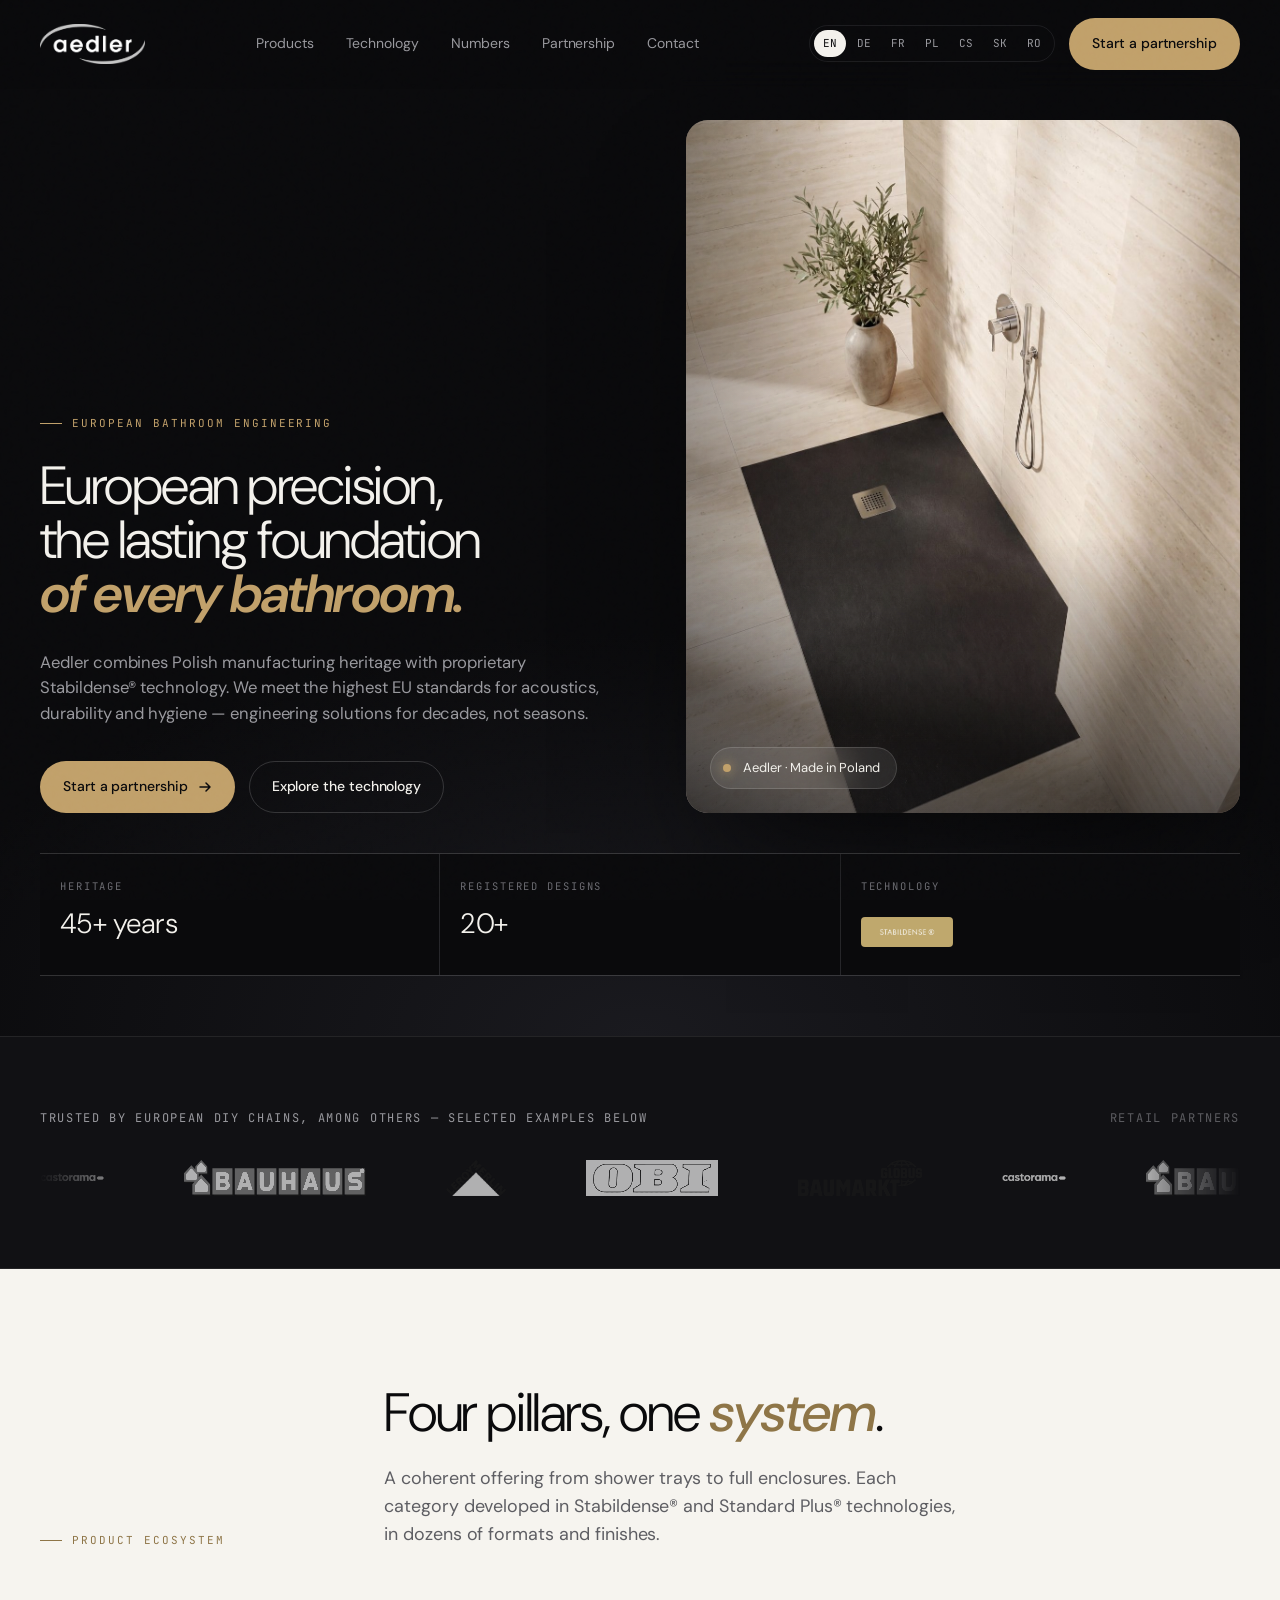
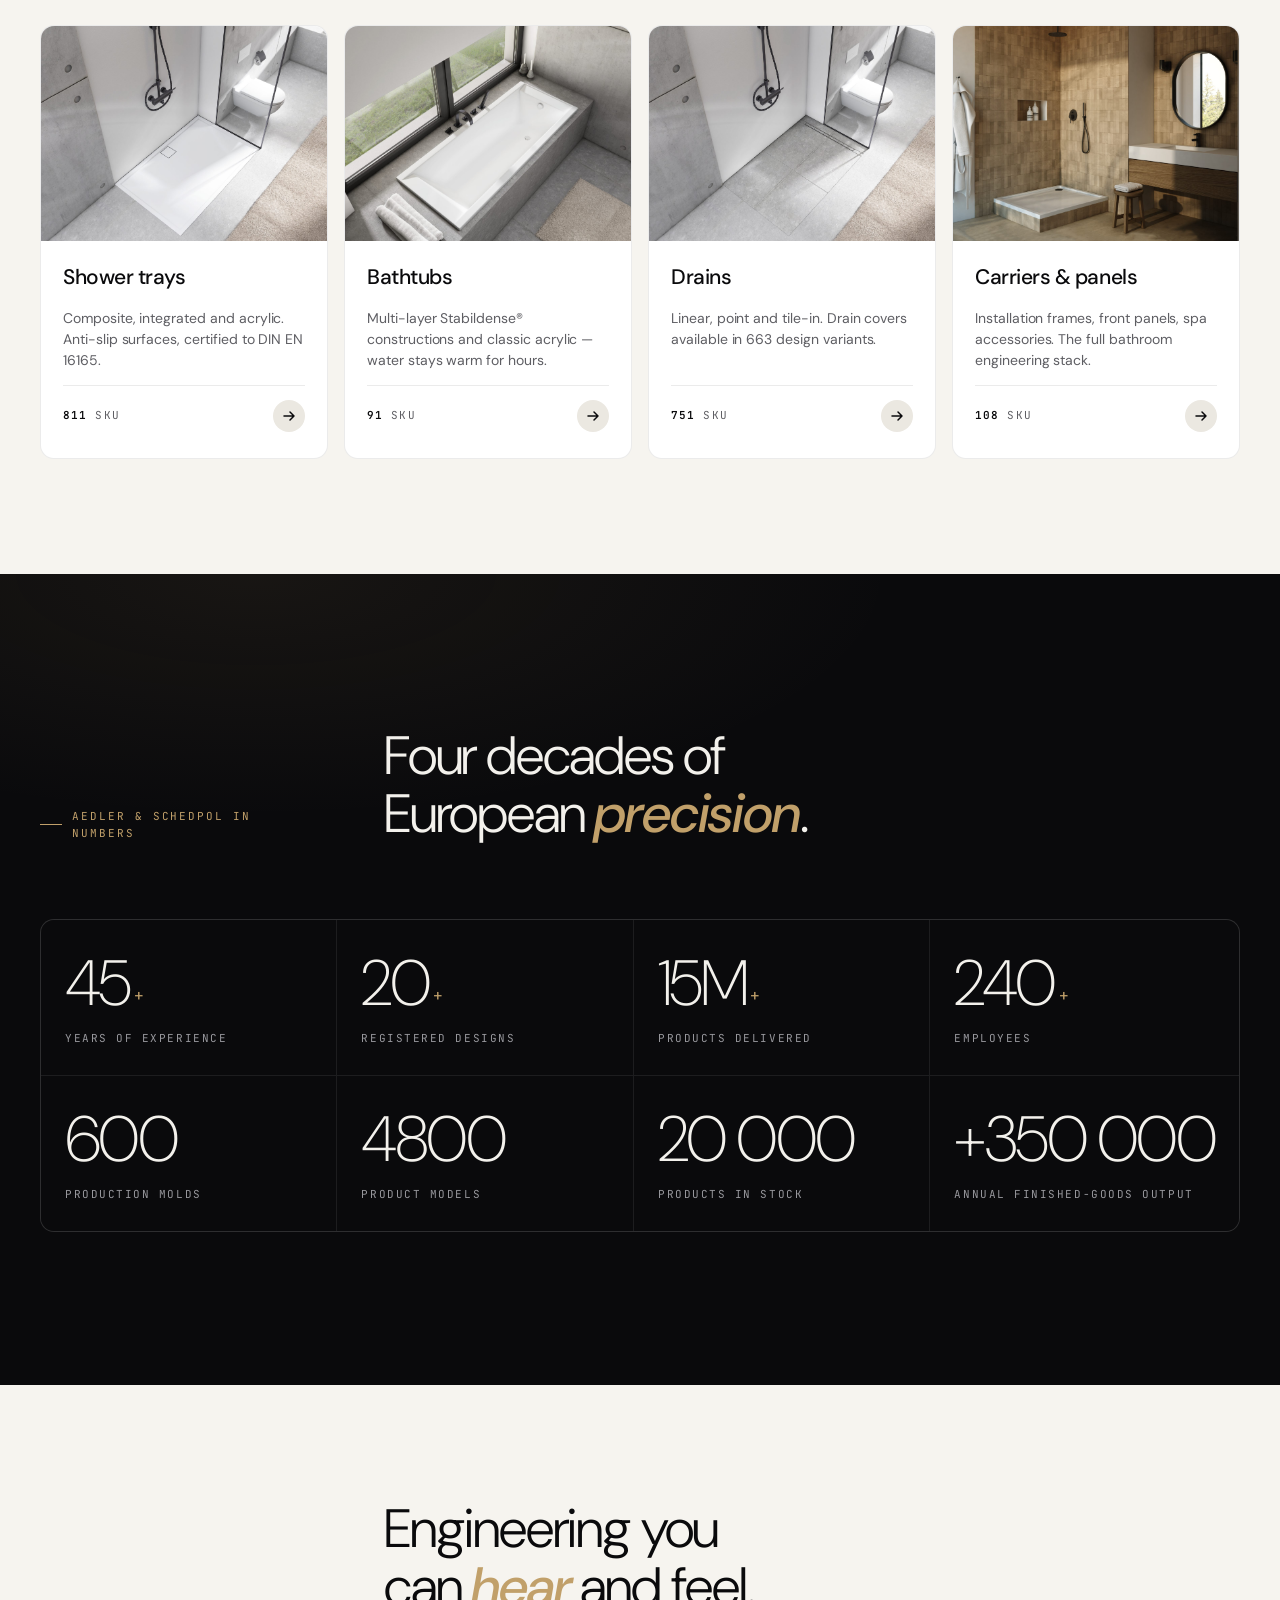
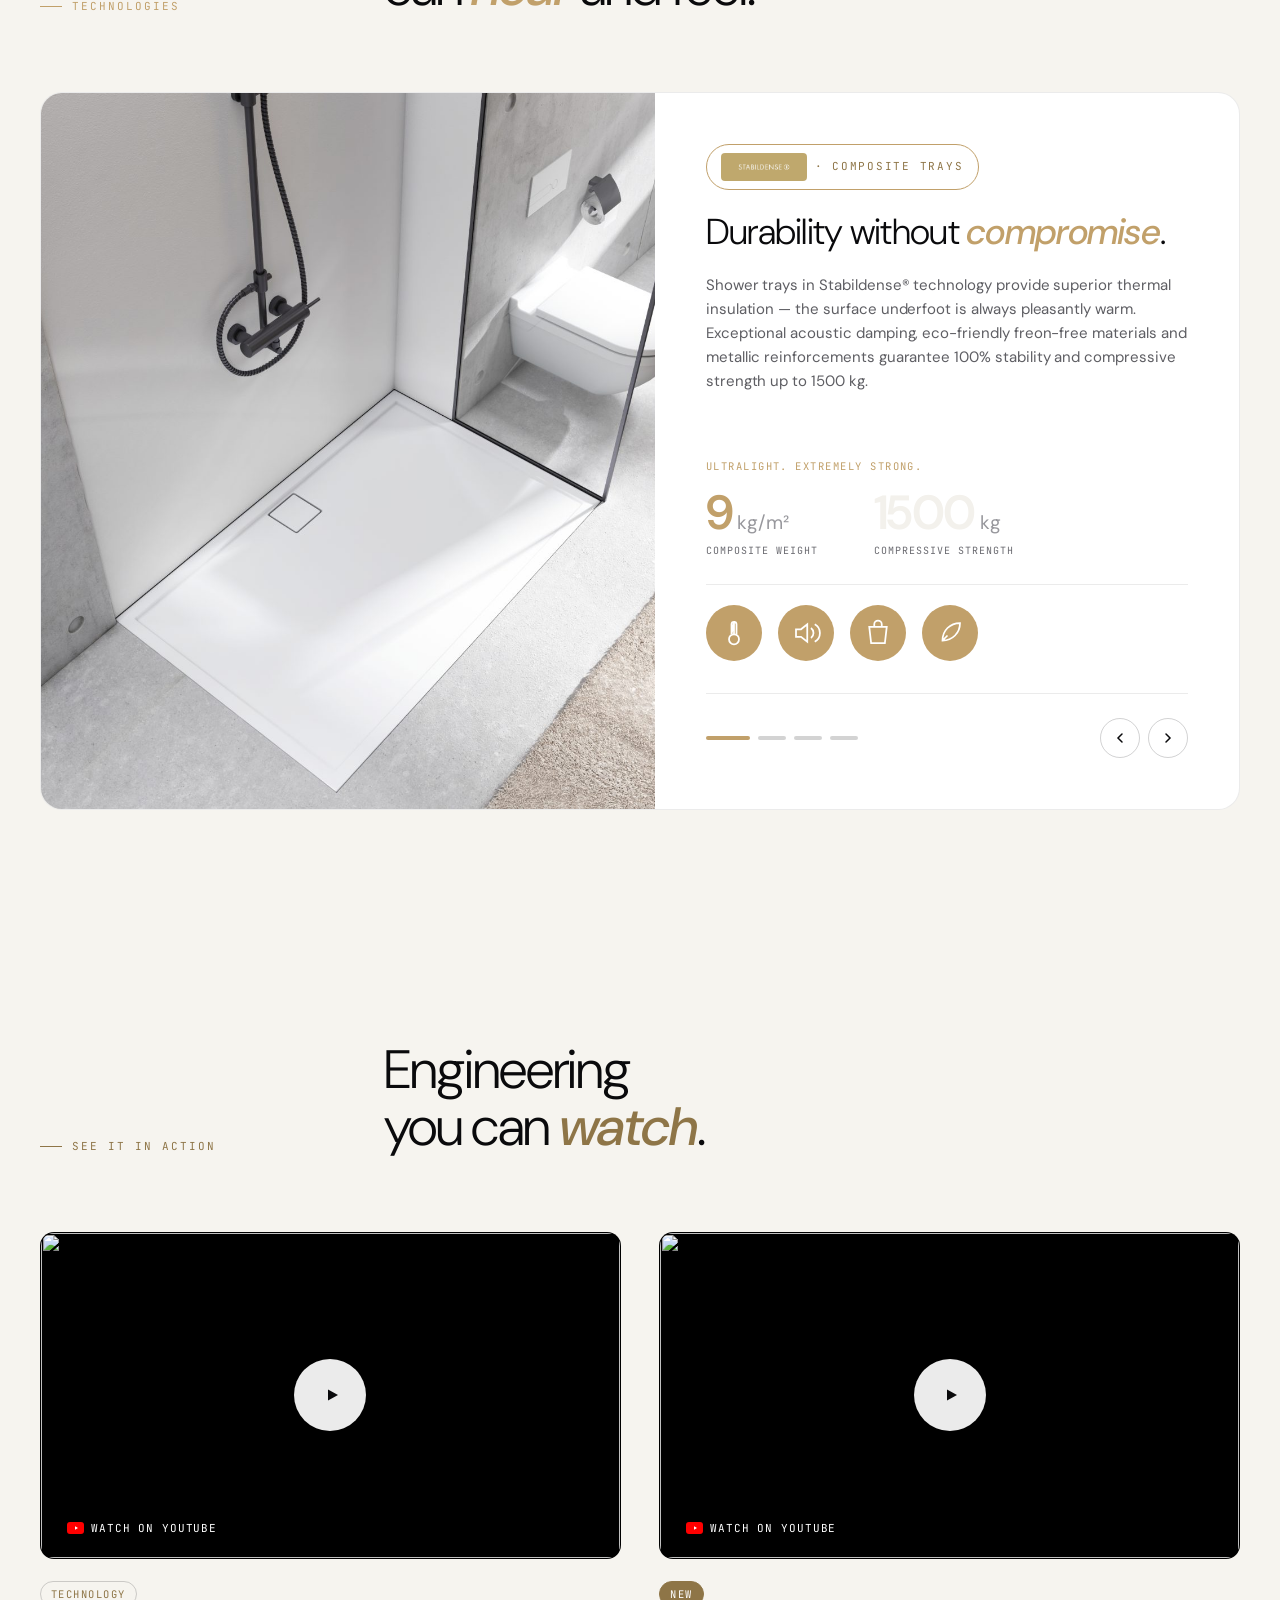
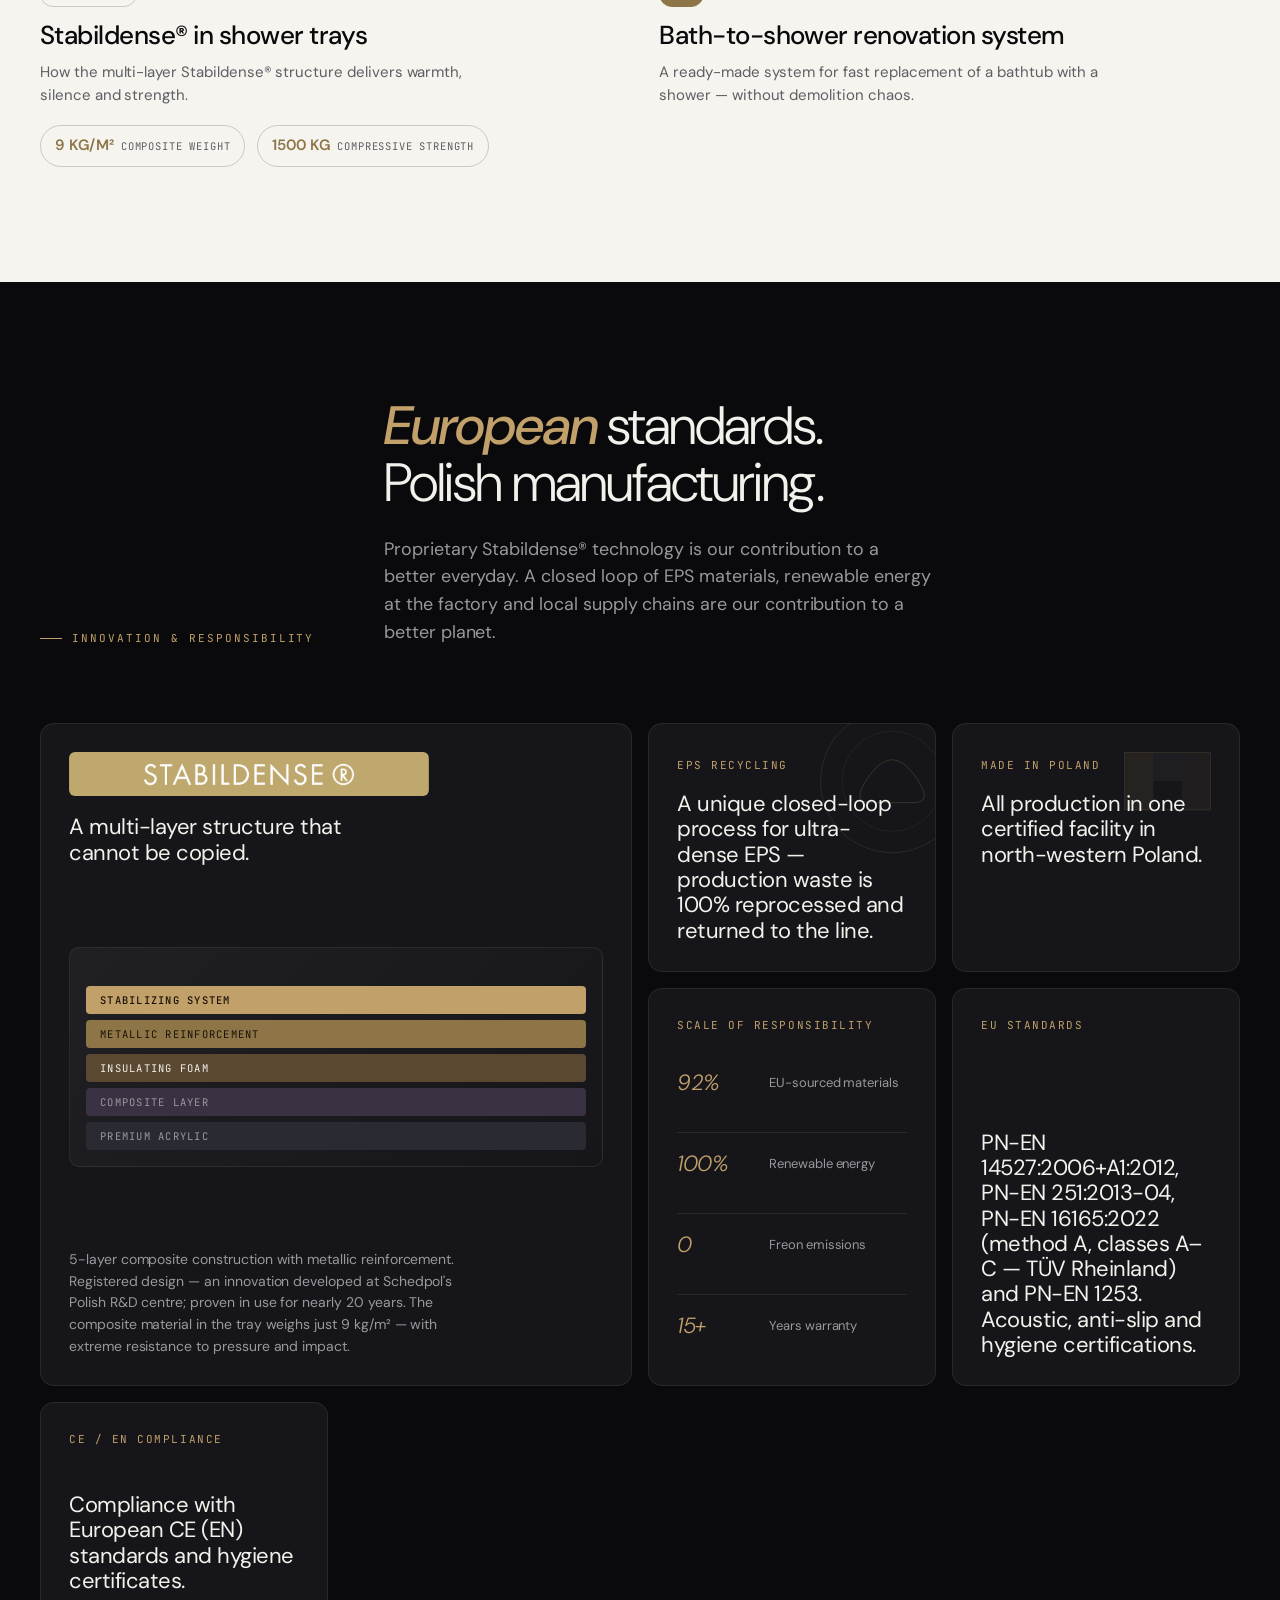
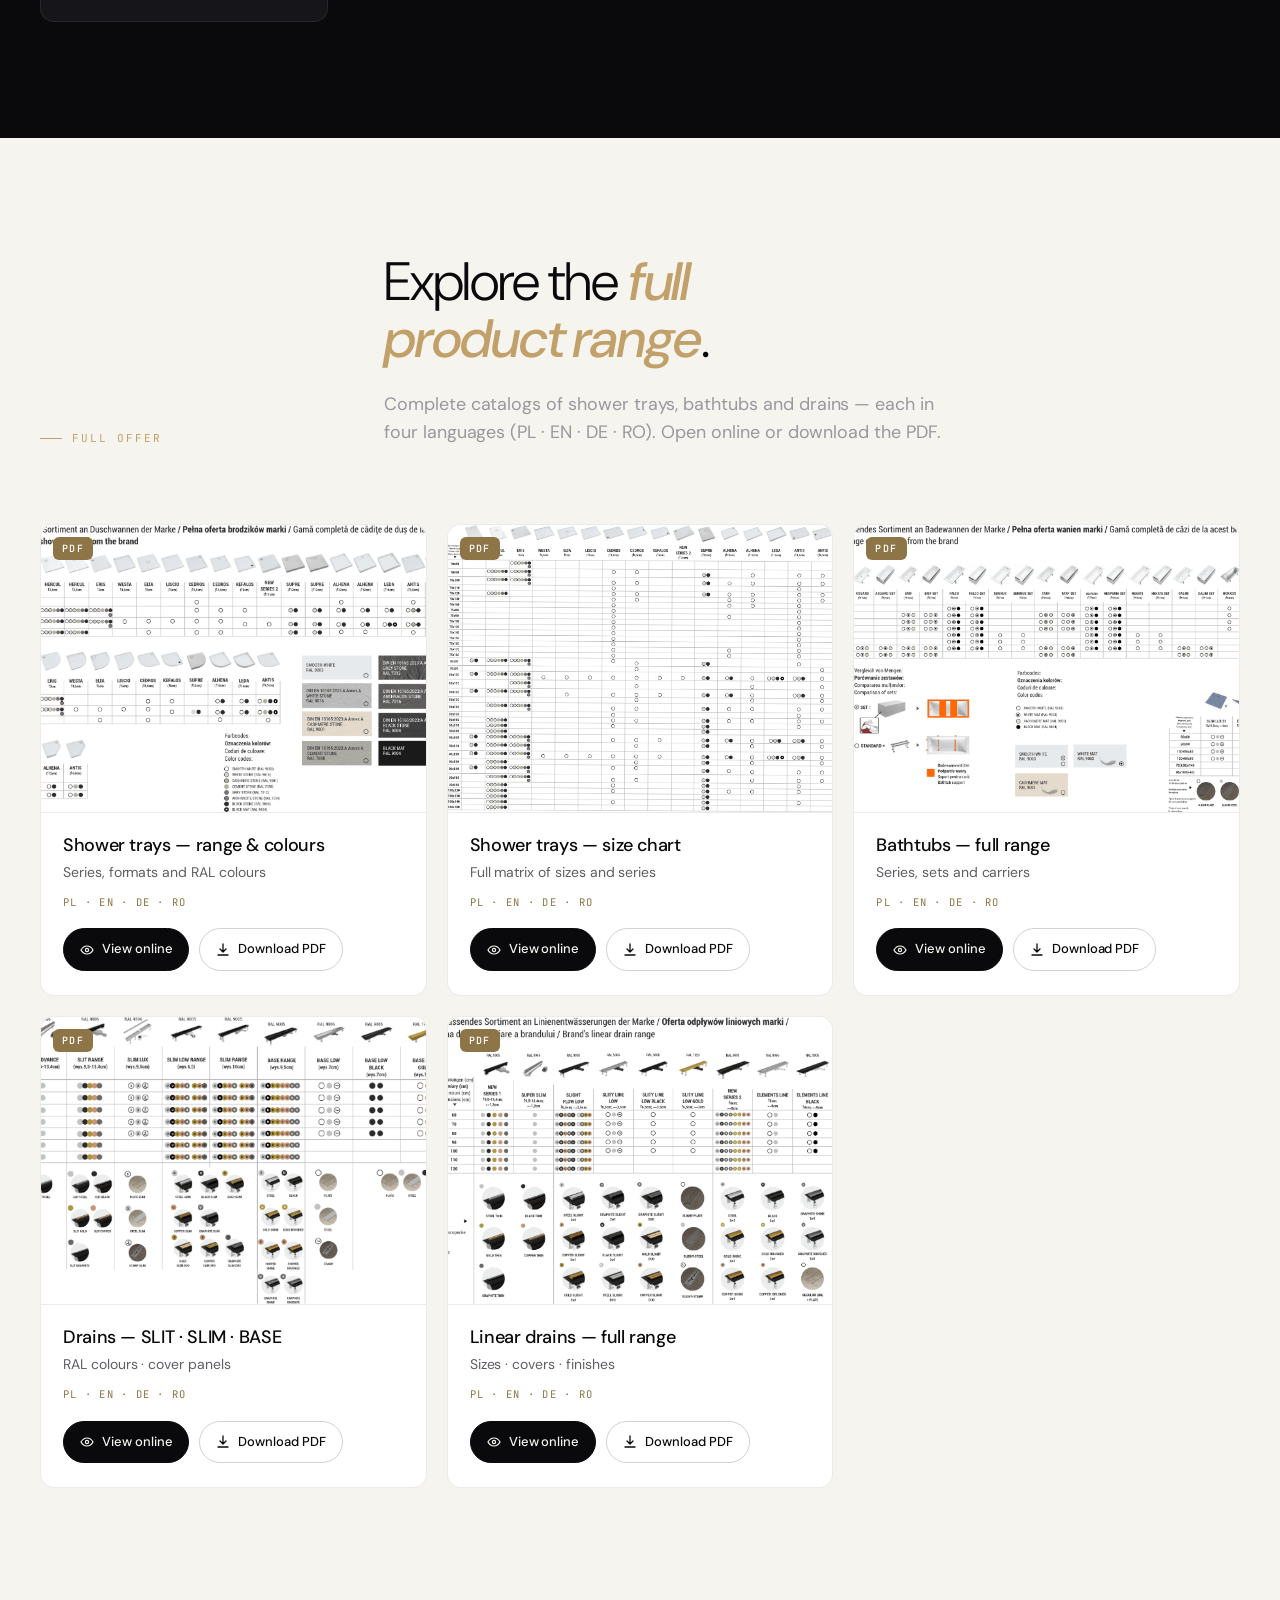
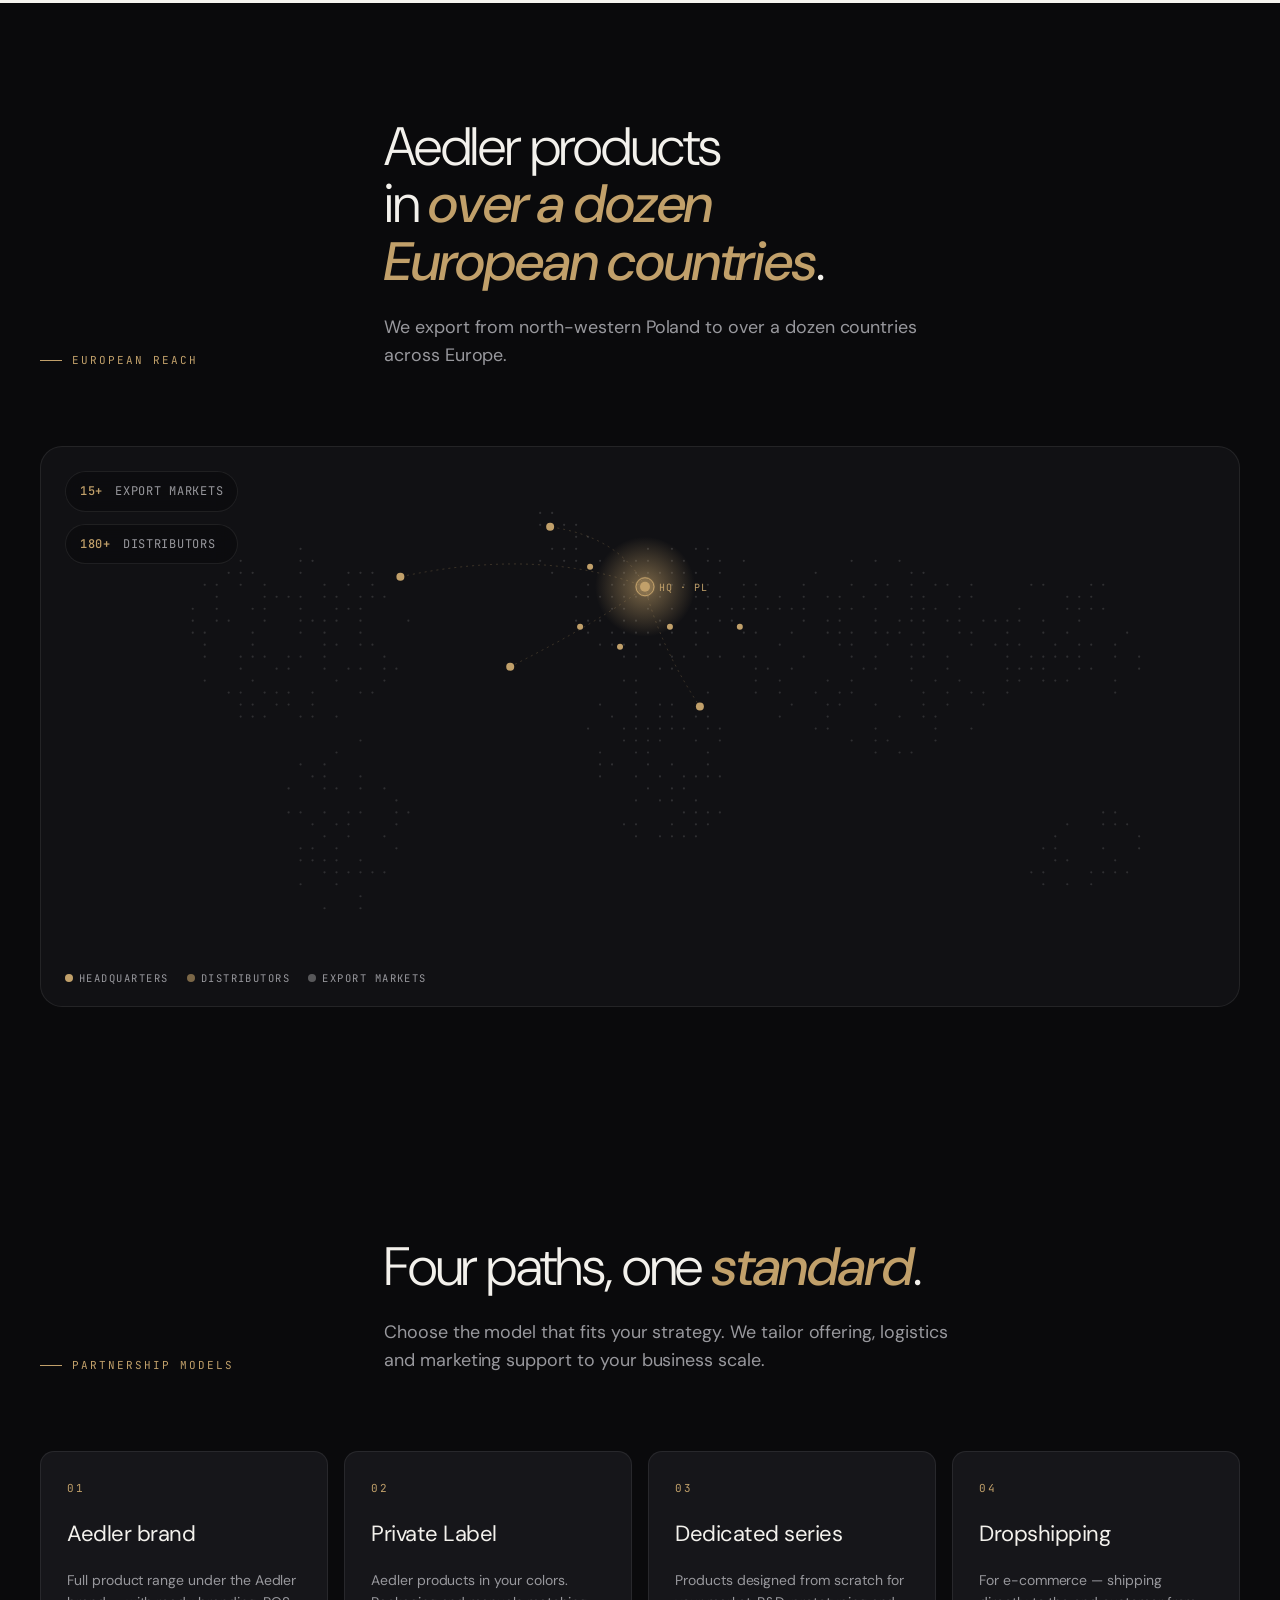
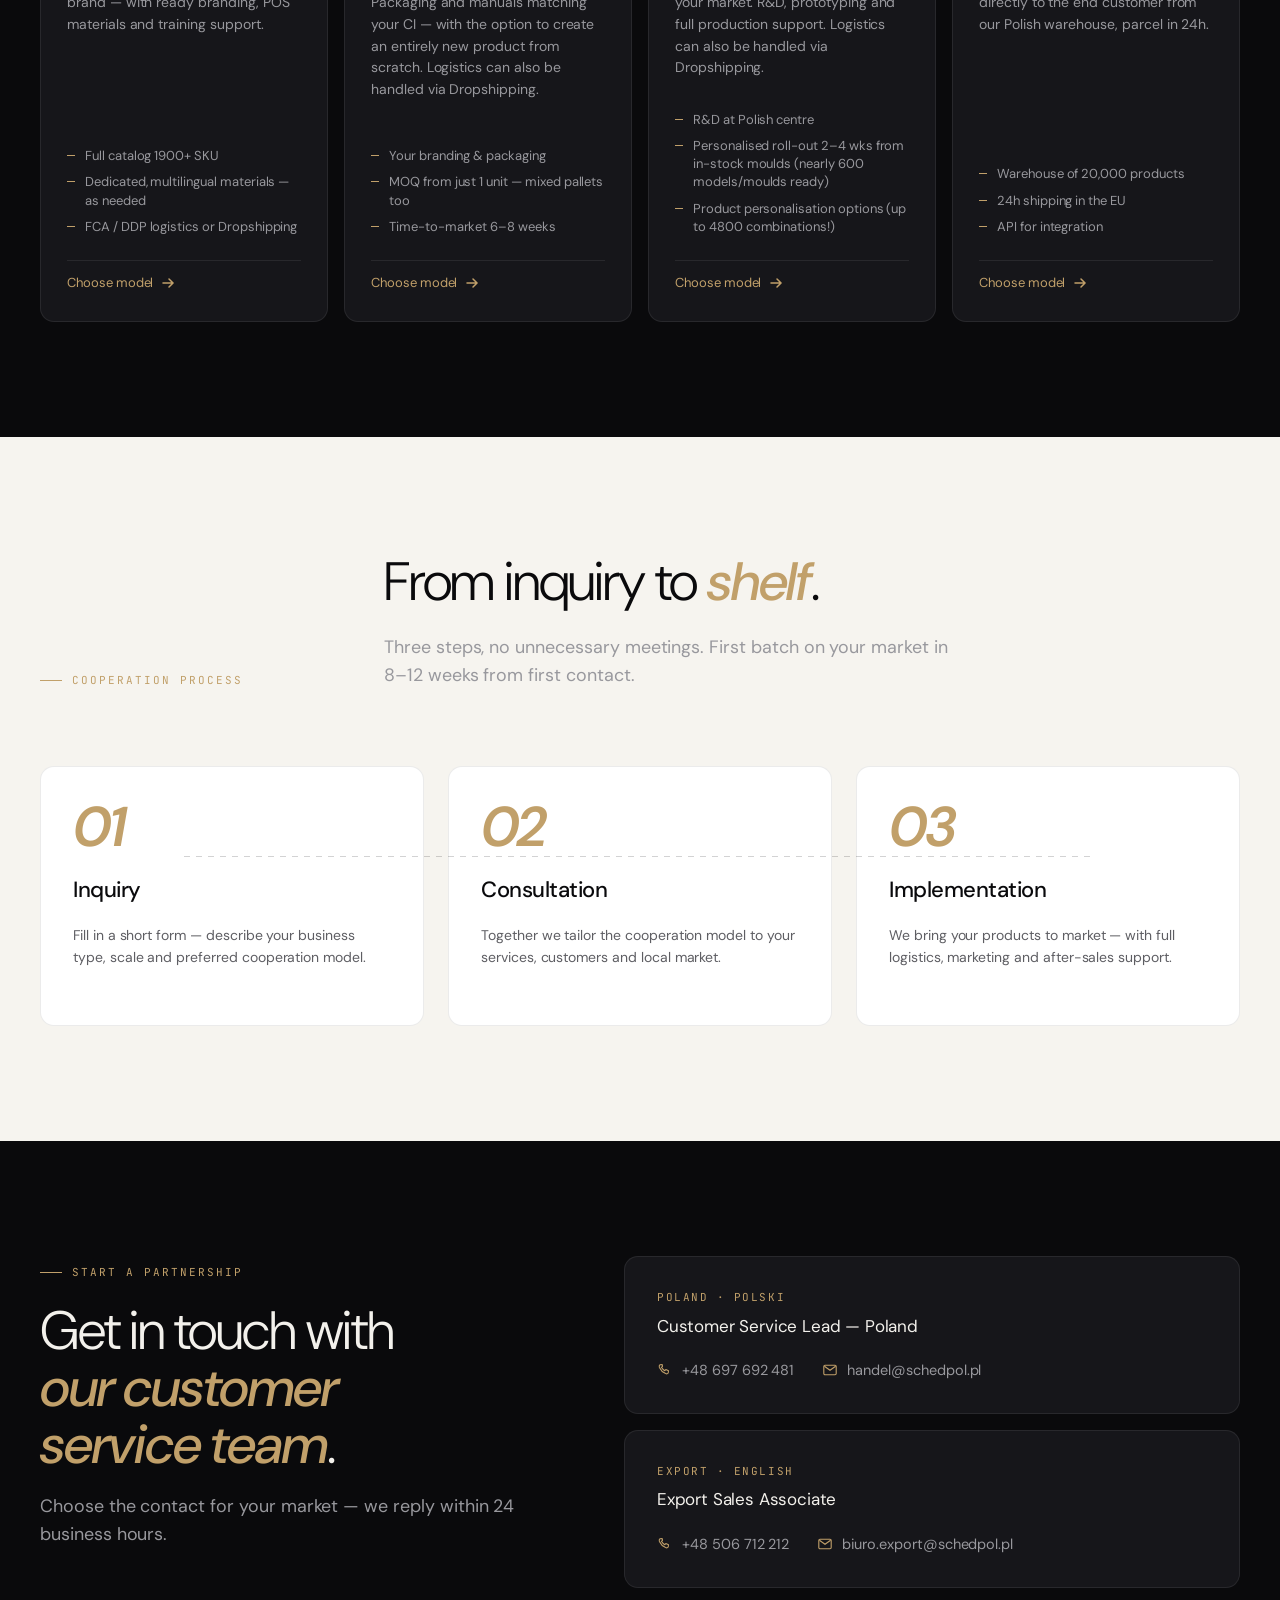
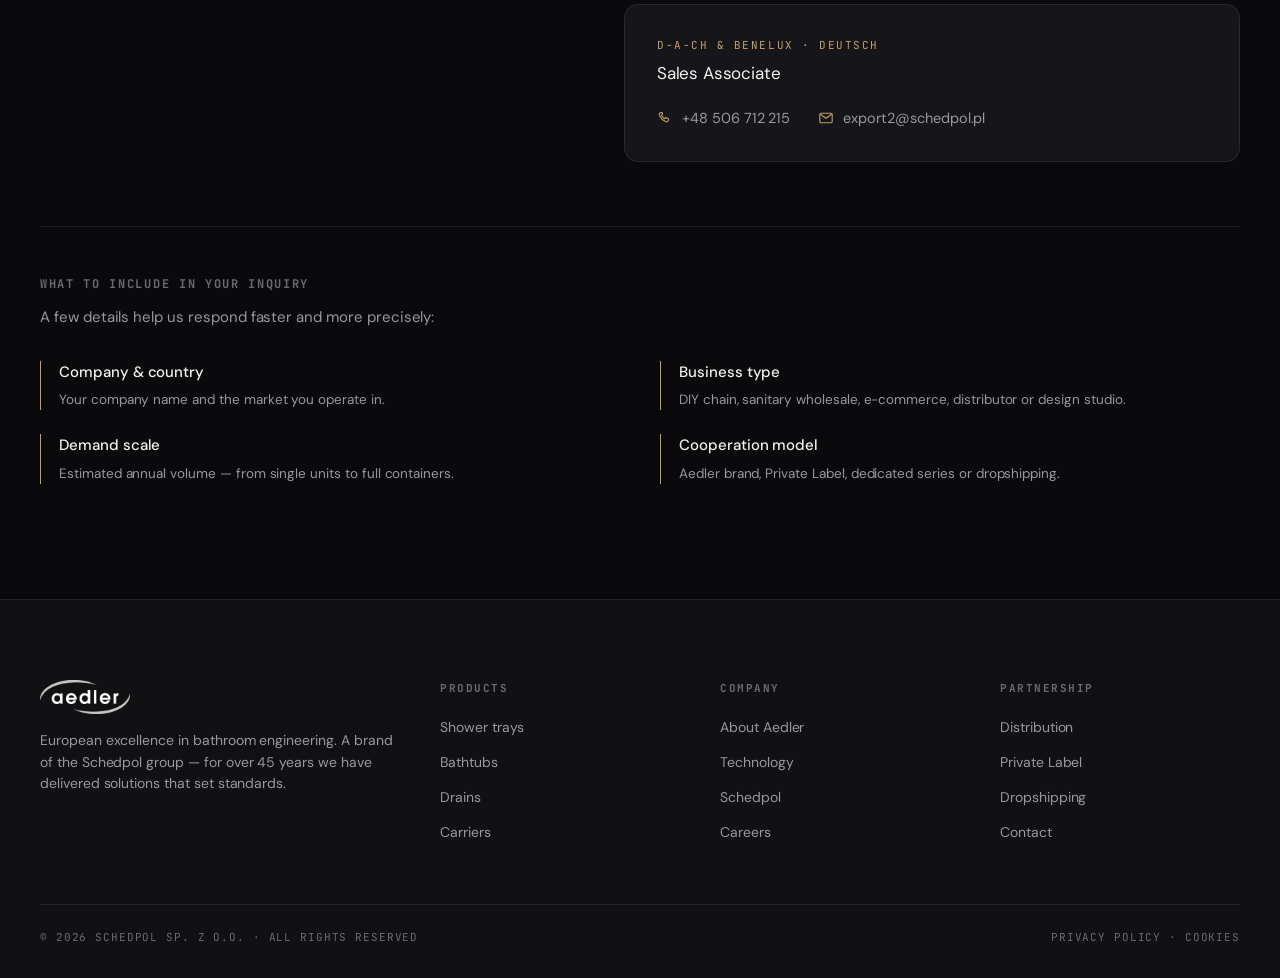
==== commit d4c20ce2: "Add files via upload" ====
--- a/index.html
+++ b/index.html
@@ -6,7 +6,7 @@
 
 <!-- ============================== PRIMARY META ============================== -->
 <title>AEDLER — Brodziki, wanny, odpływy · Stabildense® · Made in Poland</title>
-<meta name="description" content="AEDLER — premium brodziki, wanny i odpływy w patentowanej technologii Stabildense®: ultralekki materiał kompozytowy 9 kg/m² o ekstremalnej wytrzymałości na nacisk i uderzenia udarowe. Marka grupy Schedpol, 45+ lat doświadczenia, 1900+ SKU. Współpraca handlowa, Private Label, Dropshipping." />
+<meta name="description" content="AEDLER — premium brodziki, wanny i odpływy w zastrzeżonej technologii Stabildense®: ultralekki materiał kompozytowy 9 kg/m² o ekstremalnej wytrzymałości na nacisk i uderzenia udarowe. Marka grupy Schedpol, 45+ lat doświadczenia, 1900+ SKU. Współpraca handlowa, Private Label, Dropshipping." />
 <meta name="keywords" content="AEDLER, Aedler, brodziki, wanny, odpływy, Stabildense, brodziki kompozytowe, ultralekki brodzik, lekki brodzik kompozytowy, wytrzymały brodzik, brodziki akrylowe, wanny akrylowe, odpływy liniowe, nośniki łazienkowe, łazienka, producent łazienkowy, Schedpol, Made in Poland, Private Label, dropshipping łazienka, eksport łazienka" />
 <meta name="author" content="Schedpol Sp. z o.o." />
 <meta name="robots" content="index, follow, max-image-preview:large, max-snippet:-1, max-video-preview:-1" />
@@ -37,7 +37,7 @@
 <meta property="og:locale:alternate" content="ro_RO" />
 <meta property="og:url" content="https://aedler.de/" />
 <meta property="og:title" content="AEDLER — Europejska precyzja, trwały fundament każdej łazienki" />
-<meta property="og:description" content="Premium brodziki, wanny i odpływy z patentowaną technologią Stabildense® — ultralekki kompozyt 9 kg/m² o ekstremalnej wytrzymałości. 45+ lat doświadczenia. Marka grupy Schedpol — Made in Poland." />
+<meta property="og:description" content="Premium brodziki, wanny i odpływy z zastrzeżoną technologią Stabildense® — ultralekki kompozyt 9 kg/m² o ekstremalnej wytrzymałości. 45+ lat doświadczenia. Marka grupy Schedpol — Made in Poland." />
 <meta property="og:image" content="https://aedler.de/assets/og-image.png" />
 <meta property="og:image:secure_url" content="https://aedler.de/assets/og-image.png" />
 <meta property="og:image:type" content="image/png" />
@@ -77,7 +77,7 @@
   "url": "https://aedler.de/",
   "logo": "https://aedler.de/assets/logo.png",
   "image": "https://aedler.de/assets/og-image.png",
-  "description": "AEDLER — europejska marka brodzików, wanien i odpływów z patentowaną technologią Stabildense®. Marka grupy Schedpol Sp. z o.o.",
+  "description": "AEDLER — europejska marka brodzików, wanien i odpływów z zastrzeżoną technologią Stabildense®. Marka grupy Schedpol Sp. z o.o.",
   "parentOrganization": {
     "@type": "Organization",
     "name": "Schedpol Sp. z o.o.",
@@ -149,11 +149,11 @@
   "logo": "https://aedler.de/assets/logo.png",
   "url": "https://aedler.de/",
   "slogan": "Europejska precyzja, trwały fundament każdej łazienki.",
-  "description": "Premium brodziki, wanny, odpływy i nośniki w patentowanej technologii Stabildense®.",
+  "description": "Premium brodziki, wanny, odpływy i nośniki w zastrzeżonej technologii Stabildense®.",
   "owns": {
     "@type": "Product",
     "name": "Stabildense®",
-    "description": "Patentowana pięciowarstwowa technologia konstrukcji brodzików i wanien z wzmocnieniem metalowym, izolacją termiczną i akustyczną. Ultralekki materiał kompozytowy — zaledwie 9 kg/m² — przy obciążeniu do 1500 kg i ekstremalnej odporności na uderzenia udarowe. Bezfreonowa, zarejestrowana w UE."
+    "description": "Zastrzeżona pięciowarstwowa technologia konstrukcji brodzików i wanien z wzmocnieniem metalowym, izolacją termiczną i akustyczną. Ultralekki materiał kompozytowy — zaledwie 9 kg/m² — przy obciążeniu do 1500 kg i ekstremalnej odporności na uderzenia udarowe. Bezfreonowa, zarejestrowana w UE."
   }
 }
 </script>
@@ -228,7 +228,7 @@
       "name": "Czym jest technologia Stabildense®?",
       "acceptedAnswer": {
         "@type": "Answer",
-        "text": "Stabildense® to patentowana pięciowarstwowa konstrukcja brodzików i wanien AEDLER. Łączy premium akryl, warstwę kompozytową, piankę izolacyjną, wzmocnienia metalowe i system stabilizujący. Materiał kompozytowy w brodziku waży zaledwie 9 kg/m², a mimo to zapewnia obciążenie do 1500 kg oraz ekstremalną odporność na nacisk i uderzenia udarowe. Zapewnia doskonałą izolację termiczną i akustyczną, jest bezfreonowa i zarejestrowana w Unii Europejskiej."
+        "text": "Stabildense® to zastrzeżona pięciowarstwowa konstrukcja brodzików i wanien AEDLER. Łączy premium akryl, warstwę kompozytową, piankę izolacyjną, wzmocnienia metalowe i system stabilizujący. Materiał kompozytowy w brodziku waży zaledwie 9 kg/m², a mimo to zapewnia obciążenie do 1500 kg oraz ekstremalną odporność na nacisk i uderzenia udarowe. Zapewnia doskonałą izolację termiczną i akustyczną, jest bezfreonowa i zarejestrowana w Unii Europejskiej."
       }
     },
     {
@@ -364,7 +364,7 @@
           <span data-i18n="hero.title.line2">trwały fundament</span><br/>
           <em data-i18n="hero.title.line3">każdej łazienki.</em>
         </h1>
-        <p class="hero-sub" data-i18n="hero.sub">Marka Aedler łączy polskie dziedzictwo produkcyjne z opatentowaną technologią Stabildense®. Spełniamy najwyższe normy Unii Europejskiej w zakresie akustyki, trwałości i higieny — projektując rozwiązania na dekady, nie sezony.</p>
+        <p class="hero-sub" data-i18n="hero.sub">Marka Aedler łączy polskie dziedzictwo produkcyjne z niezawodną, zastrzeżoną technologią Stabildense®. Spełniamy najwyższe normy Unii Europejskiej w zakresie akustyki, trwałości i higieny — projektując rozwiązania na dekady, nie sezony.</p>
         <div class="hero-cta">
           <a href="#contact" class="btn btn--primary">
             <span data-i18n="hero.cta.primary">Rozpocznij współpracę</span>
@@ -646,12 +646,13 @@
 
     <div class="video-grid">
       <figure class="video-card reveal" data-delay="1">
-        <div class="video-embed" data-video="Z6Pmj5tpbic">
+        <a class="video-embed" href="https://www.youtube.com/watch?v=Z6Pmj5tpbic" target="_blank" rel="noopener" data-i18n-attr="aria-label:video.watch" aria-label="Obejrzyj na YouTube">
           <img class="video-thumb" src="https://i.ytimg.com/vi/Z6Pmj5tpbic/hqdefault.jpg" alt="" loading="lazy" />
-          <button type="button" class="video-play" data-i18n-attr="aria-label:video.play" aria-label="Odtwórz film">
+          <span class="video-play" aria-hidden="true">
             <svg width="26" height="26" viewBox="0 0 26 26" fill="none" aria-hidden="true"><path d="M9 7.5l10 5.5-10 5.5z" fill="currentColor"/></svg>
-          </button>
-        </div>
+          </span>
+          <span class="video-yt" data-i18n="video.watch">Obejrzyj na YouTube</span>
+        </a>
         <figcaption class="video-meta">
           <span class="video-badge" data-i18n="video.v1.badge">Technologia</span>
           <h3 data-i18n="video.v1.title">Stabildense® w brodzikach</h3>
@@ -664,12 +665,13 @@
       </figure>
 
       <figure class="video-card reveal" data-delay="2">
-        <div class="video-embed" data-video="PV7fNG78X4Y">
+        <a class="video-embed" href="https://www.youtube.com/watch?v=PV7fNG78X4Y" target="_blank" rel="noopener" data-i18n-attr="aria-label:video.watch" aria-label="Obejrzyj na YouTube">
           <img class="video-thumb" src="https://i.ytimg.com/vi/PV7fNG78X4Y/hqdefault.jpg" alt="" loading="lazy" />
-          <button type="button" class="video-play" data-i18n-attr="aria-label:video.play" aria-label="Odtwórz film">
+          <span class="video-play" aria-hidden="true">
             <svg width="26" height="26" viewBox="0 0 26 26" fill="none" aria-hidden="true"><path d="M9 7.5l10 5.5-10 5.5z" fill="currentColor"/></svg>
-          </button>
-        </div>
+          </span>
+          <span class="video-yt" data-i18n="video.watch">Obejrzyj na YouTube</span>
+        </a>
         <figcaption class="video-meta">
           <span class="video-badge video-badge--new" data-i18n="video.v2.badge">Nowość</span>
           <h3 data-i18n="video.v2.title">System renowacji — wymiana wanny na prysznic</h3>
@@ -687,7 +689,7 @@
       <span class="eyebrow reveal" data-i18n="esg.eyebrow">Innowacja & odpowiedzialność</span>
       <div>
         <h2 class="h-section reveal" data-delay="1" data-i18n-html="esg.title">Standardy <em>europejskie</em>. Produkcja polska.</h2>
-        <p class="lead reveal" data-delay="2" style="margin-top:24px" data-i18n="esg.lead">Patentowana technologia Stabildense®…</p>
+        <p class="lead reveal" data-delay="2" style="margin-top:24px" data-i18n="esg.lead">Zastrzeżona technologia Stabildense®…</p>
       </div>
     </div>
 
--- a/assets/styles.css
+++ b/assets/styles.css
@@ -921,6 +921,84 @@
 .cat-card .body h3 { font-weight: 500; font-size: 18px; letter-spacing: -0.02em; }
 .cat-card .body p { font-family: var(--font-mono); font-size: 11px; letter-spacing: 0.1em; text-transform: uppercase; color: var(--fg-light-muted); margin-top: 4px; }
 
+/* PDF catalog cards */
+.pdf-grid {
+  display: grid;
+  grid-template-columns: 1fr;
+  gap: 20px;
+}
+@media (min-width: 620px) { .pdf-grid { grid-template-columns: repeat(2, 1fr); } }
+@media (min-width: 1080px) { .pdf-grid { grid-template-columns: repeat(3, 1fr); } }
+
+.pdf-card {
+  display: flex;
+  flex-direction: column;
+  background: var(--surface-light-1);
+  border: 1px solid var(--border-light);
+  border-radius: var(--radius);
+  overflow: hidden;
+  transition: transform 0.4s var(--ease-out), box-shadow 0.4s var(--ease-out), border-color 0.3s var(--ease);
+}
+.pdf-card:hover { transform: translateY(-3px); box-shadow: 0 30px 60px -30px rgba(10,10,12,0.22); border-color: var(--border-light-strong); }
+
+.pdf-thumb {
+  position: relative;
+  display: block;
+  aspect-ratio: 4 / 3;
+  background: #fff;
+  border-bottom: 1px solid var(--border-light);
+  overflow: hidden;
+}
+.pdf-thumb img {
+  width: 100%; height: 100%;
+  object-fit: cover;
+  object-position: top center;
+  transition: transform 0.5s var(--ease-out);
+}
+.pdf-card:hover .pdf-thumb img { transform: scale(1.03); }
+.pdf-badge {
+  position: absolute;
+  top: 12px; left: 12px;
+  font-family: var(--font-mono);
+  font-size: 10px;
+  letter-spacing: 0.14em;
+  font-weight: 500;
+  color: #fff;
+  background: var(--gold-deep);
+  padding: 4px 9px;
+  border-radius: 6px;
+}
+
+.pdf-body { display: flex; flex-direction: column; gap: 18px; padding: 22px 22px 24px; flex: 1; }
+.pdf-info { display: flex; flex-direction: column; gap: 6px; flex: 1; }
+.pdf-info h3 { font-weight: 500; font-size: 18px; letter-spacing: -0.02em; line-height: 1.2; color: var(--fg-light); }
+.pdf-info p { font-size: 14px; color: var(--fg-light-muted); line-height: 1.4; }
+.pdf-langs {
+  margin-top: 6px;
+  font-family: var(--font-mono);
+  font-size: 10.5px;
+  letter-spacing: 0.12em;
+  color: var(--gold-deep);
+}
+.pdf-actions { display: flex; flex-wrap: wrap; gap: 10px; }
+.pdf-btn {
+  display: inline-flex;
+  align-items: center;
+  gap: 8px;
+  padding: 10px 16px;
+  border-radius: 999px;
+  border: 1px solid var(--border-light-strong);
+  font-size: 13px;
+  font-weight: 500;
+  color: var(--fg-light);
+  text-decoration: none;
+  transition: background 0.25s var(--ease), color 0.25s var(--ease), border-color 0.25s var(--ease);
+}
+.pdf-btn svg { flex-shrink: 0; }
+.pdf-btn:hover { border-color: var(--fg-light); }
+.pdf-btn--primary { background: var(--fg-light); color: var(--bg-light); border-color: var(--fg-light); }
+.pdf-btn--primary:hover { background: var(--gold-deep); border-color: var(--gold-deep); color: #fff; }
+
 /* Lightbox */
 .lightbox {
   position: fixed;
@@ -1141,62 +1219,79 @@
 .form-side li svg { flex-shrink: 0; margin-top: 2px; }
 .form-side li b { color: var(--fg); font-weight: 500; margin-right: 4px; }
 
-.form {
+/* ===== CONTACT ===== */
+.contact-wrap {
   display: grid;
-  gap: 18px;
+  grid-template-columns: 1fr;
+  gap: 48px;
+  align-items: start;
+}
+@media (min-width: 960px) { .contact-wrap { grid-template-columns: 0.9fr 1.1fr; gap: 80px; } }
+
+.contact-cards { display: flex; flex-direction: column; gap: 16px; }
+.contact-card {
   background: var(--surface-1);
   border: 1px solid var(--border);
   border-radius: var(--radius);
-  padding: clamp(28px, 4vw, 48px);
-}
-.form-row { display: grid; gap: 18px; }
-@media (min-width: 600px) { .form-row.two { grid-template-columns: 1fr 1fr; } }
-.field { display: flex; flex-direction: column; gap: 8px; }
-.field label {
-  font-family: var(--font-mono);
-  font-size: 10.5px;
+  padding: clamp(22px, 3vw, 32px);
+  display: flex;
+  flex-direction: column;
+  gap: 6px;
+  transition: border-color 0.3s var(--ease), transform 0.3s var(--ease);
+}
+.contact-card:hover { border-color: var(--border-strong); transform: translateY(-2px); }
+.cc-region {
+  font-family: var(--font-mono);
+  font-size: 11px;
   letter-spacing: 0.14em;
   text-transform: uppercase;
+  color: var(--gold);
+}
+.cc-role { font-size: 17px; color: var(--fg); letter-spacing: -0.01em; }
+.cc-links { display: flex; flex-wrap: wrap; gap: 10px 28px; margin-top: 14px; }
+.cc-link {
+  display: inline-flex;
+  align-items: center;
+  gap: 9px;
+  font-size: 14.5px;
   color: var(--fg-muted);
-}
-.field input,
-.field select,
-.field textarea {
-  background: transparent;
-  border: 0;
-  border-bottom: 1px solid var(--border-strong);
-  padding: 10px 0 12px;
-  font-size: 15px;
-  color: var(--fg);
-  transition: border-color 0.3s var(--ease);
-  width: 100%;
-  font-family: var(--font-sans);
-}
-.field input:focus,
-.field select:focus,
-.field textarea:focus {
-  outline: none;
-  border-bottom-color: var(--gold);
-}
-.field textarea { resize: vertical; min-height: 84px; }
-.field select { -webkit-appearance: none; appearance: none; background-image: url("data:image/svg+xml,%3Csvg xmlns='http://www.w3.org/2000/svg' width='12' height='8' viewBox='0 0 12 8' fill='none'%3E%3Cpath d='M1 1.5L6 6.5L11 1.5' stroke='%23c1a06a' stroke-width='1.4'/%3E%3C/svg%3E"); background-repeat: no-repeat; background-position: right 4px center; padding-right: 24px; }
-
-.consent { display: flex; gap: 12px; align-items: flex-start; font-size: 12.5px; color: var(--fg-muted); line-height: 1.5; }
-.consent input { width: 18px; height: 18px; accent-color: var(--gold); margin-top: 2px; }
-.form-submit { display: flex; align-items: center; justify-content: space-between; gap: 16px; flex-wrap: wrap; margin-top: 6px; }
-.form-submit .small { font-family: var(--font-mono); font-size: 11px; letter-spacing: 0.1em; text-transform: uppercase; color: var(--fg-dim); }
-
-.form-thanks {
-  display: none;
-  padding: 32px;
-  border-radius: var(--radius);
-  border: 1px solid var(--gold);
-  background: var(--gold-tint);
-  text-align: center;
-}
-.form-thanks.is-shown { display: block; }
-.form-thanks h4 { font-weight: 400; font-size: 24px; letter-spacing: -0.02em; margin-bottom: 8px; }
-.form-thanks p { color: var(--fg-muted); font-size: 14px; }
+  text-decoration: none;
+  transition: color 0.25s var(--ease);
+}
+.cc-link svg { flex-shrink: 0; }
+.cc-link:hover { color: var(--fg); }
+
+.contact-tips {
+  margin-top: 64px;
+  border-top: 1px solid var(--border);
+  padding-top: 48px;
+}
+.ct-head { max-width: 60ch; margin-bottom: 32px; }
+.ct-head h5 {
+  font-family: var(--font-mono);
+  font-size: 12px;
+  letter-spacing: 0.14em;
+  text-transform: uppercase;
+  color: var(--fg-dim);
+  margin-bottom: 12px;
+}
+.ct-head p { color: var(--fg-muted); font-size: 15px; line-height: 1.55; }
+.ct-grid {
+  list-style: none;
+  display: grid;
+  grid-template-columns: 1fr;
+  gap: 24px 40px;
+}
+@media (min-width: 640px) { .ct-grid { grid-template-columns: 1fr 1fr; } }
+.ct-grid li {
+  display: flex;
+  flex-direction: column;
+  gap: 6px;
+  padding-left: 18px;
+  border-left: 1px solid var(--gold);
+}
+.ct-q { font-size: 15px; color: var(--fg); font-weight: 500; }
+.ct-a { font-size: 13.5px; color: var(--fg-muted); line-height: 1.5; }
 
 /* ===== FOOTER ===== */
 .foot {
@@ -1267,3 +1362,180 @@
   background-image: url("data:image/svg+xml,%3Csvg viewBox='0 0 200 200' xmlns='http://www.w3.org/2000/svg'%3E%3Cfilter id='n'%3E%3CfeTurbulence type='fractalNoise' baseFrequency='0.85'/%3E%3C/filter%3E%3Crect width='100%25' height='100%25' filter='url(%23n)'/%3E%3C/svg%3E");
   mix-blend-mode: overlay;
 }
+
+/* ===== VIDEO BAND ===== */
+.video-grid {
+  display: grid;
+  grid-template-columns: 1fr;
+  gap: clamp(24px, 3vw, 40px);
+  margin-top: clamp(32px, 4vw, 56px);
+}
+@media (min-width: 860px) { .video-grid { grid-template-columns: 1fr 1fr; } }
+
+.video-card { display: flex; flex-direction: column; margin: 0; }
+.video-embed {
+  position: relative;
+  display: block;
+  text-decoration: none;
+  aspect-ratio: 16 / 9;
+  border-radius: var(--radius);
+  overflow: hidden;
+  background: #000;
+  border: 1px solid var(--border-light);
+  cursor: pointer;
+}
+.video-thumb {
+  width: 100%;
+  height: 100%;
+  object-fit: cover;
+  display: block;
+  transition: transform 0.5s var(--ease), filter 0.4s var(--ease);
+}
+.video-embed:hover .video-thumb { transform: scale(1.04); filter: brightness(0.9); }
+.video-play {
+  position: absolute;
+  inset: 0;
+  margin: auto;
+  width: 72px;
+  height: 72px;
+  border-radius: 50%;
+  border: 0;
+  display: flex;
+  align-items: center;
+  justify-content: center;
+  color: var(--fg-light);
+  background: rgba(255, 255, 255, 0.92);
+  box-shadow: 0 10px 40px rgba(0, 0, 0, 0.35);
+  cursor: pointer;
+  transition: transform 0.3s var(--ease), background 0.3s var(--ease), color 0.3s var(--ease);
+}
+.video-play svg { margin-left: 3px; }
+.video-embed:hover .video-play { transform: scale(1.08); background: var(--gold); color: #fff; }
+.video-yt {
+  position: absolute;
+  left: 14px;
+  bottom: 14px;
+  display: inline-flex;
+  align-items: center;
+  gap: 7px;
+  font-family: var(--font-mono);
+  font-size: 11px;
+  letter-spacing: 0.08em;
+  text-transform: uppercase;
+  color: #fff;
+  padding: 7px 12px;
+  border-radius: 999px;
+  background: rgba(0, 0, 0, 0.55);
+  backdrop-filter: blur(4px);
+  transition: background 0.3s var(--ease);
+}
+.video-yt::before {
+  content: "";
+  width: 17px;
+  height: 12px;
+  border-radius: 3px;
+  background: #ff0000 url("data:image/svg+xml,%3Csvg xmlns='http://www.w3.org/2000/svg' viewBox='0 0 24 24'%3E%3Cpath d='M10 8.5v7l6-3.5z' fill='white'/%3E%3C/svg%3E") center/contain no-repeat;
+}
+.video-embed:hover .video-yt { background: var(--gold-deep); }
+.video-embed iframe { position: absolute; inset: 0; width: 100%; height: 100%; border: 0; }
+
+.video-meta { padding-top: 22px; }
+.video-badge {
+  display: inline-block;
+  font-family: var(--font-mono);
+  font-size: 10.5px;
+  letter-spacing: 0.14em;
+  text-transform: uppercase;
+  color: var(--gold-deep);
+  padding: 4px 10px;
+  border: 1px solid var(--border-light-strong);
+  border-radius: 999px;
+  margin-bottom: 14px;
+}
+.video-badge--new {
+  color: #fff;
+  background: var(--gold-deep);
+  border-color: var(--gold-deep);
+}
+.video-meta h3 {
+  font-size: clamp(20px, 2.4vw, 26px);
+  font-weight: 500;
+  letter-spacing: -0.02em;
+  line-height: 1.15;
+  color: var(--fg-light);
+}
+.video-meta p {
+  margin-top: 10px;
+  font-size: 15px;
+  line-height: 1.55;
+  color: var(--fg-light-muted);
+  max-width: 46ch;
+}
+
+/* Spec highlight — ultralight vs strength (tech carousel, dark) */
+.spec-duo {
+  margin: 22px 0 4px;
+  padding-top: 20px;
+  border-top: 1px solid var(--border);
+}
+.spec-duo-tag {
+  display: block;
+  font-family: var(--font-mono);
+  font-size: 10.5px;
+  letter-spacing: 0.14em;
+  text-transform: uppercase;
+  color: var(--gold);
+  margin-bottom: 14px;
+}
+.spec-duo-row { display: flex; gap: clamp(28px, 5vw, 56px); }
+.spec { display: flex; flex-direction: column; gap: 6px; }
+.spec-v {
+  font-size: clamp(34px, 4.4vw, 48px);
+  font-weight: 600;
+  letter-spacing: -0.03em;
+  line-height: 1;
+  color: var(--fg);
+}
+.spec-v small {
+  font-size: 0.4em;
+  font-weight: 400;
+  letter-spacing: 0;
+  color: var(--fg-muted);
+  margin-left: 5px;
+}
+.spec:first-child .spec-v { color: var(--gold); }
+.spec-l {
+  font-family: var(--font-mono);
+  font-size: 10px;
+  letter-spacing: 0.1em;
+  text-transform: uppercase;
+  color: var(--fg-dim);
+}
+
+/* Spec chips — trays video card (light) */
+.video-specs {
+  display: flex;
+  flex-wrap: wrap;
+  gap: 10px 12px;
+  margin-top: 18px;
+}
+.vspec {
+  display: inline-flex;
+  align-items: baseline;
+  gap: 7px;
+  padding: 8px 14px;
+  border: 1px solid var(--border-light-strong);
+  border-radius: 999px;
+  font-family: var(--font-mono);
+  font-size: 10.5px;
+  letter-spacing: 0.08em;
+  text-transform: uppercase;
+  color: var(--fg-light-muted);
+}
+.vspec b {
+  font-family: var(--font-sans);
+  font-size: 15px;
+  font-weight: 600;
+  letter-spacing: -0.01em;
+  color: var(--gold-deep);
+}
